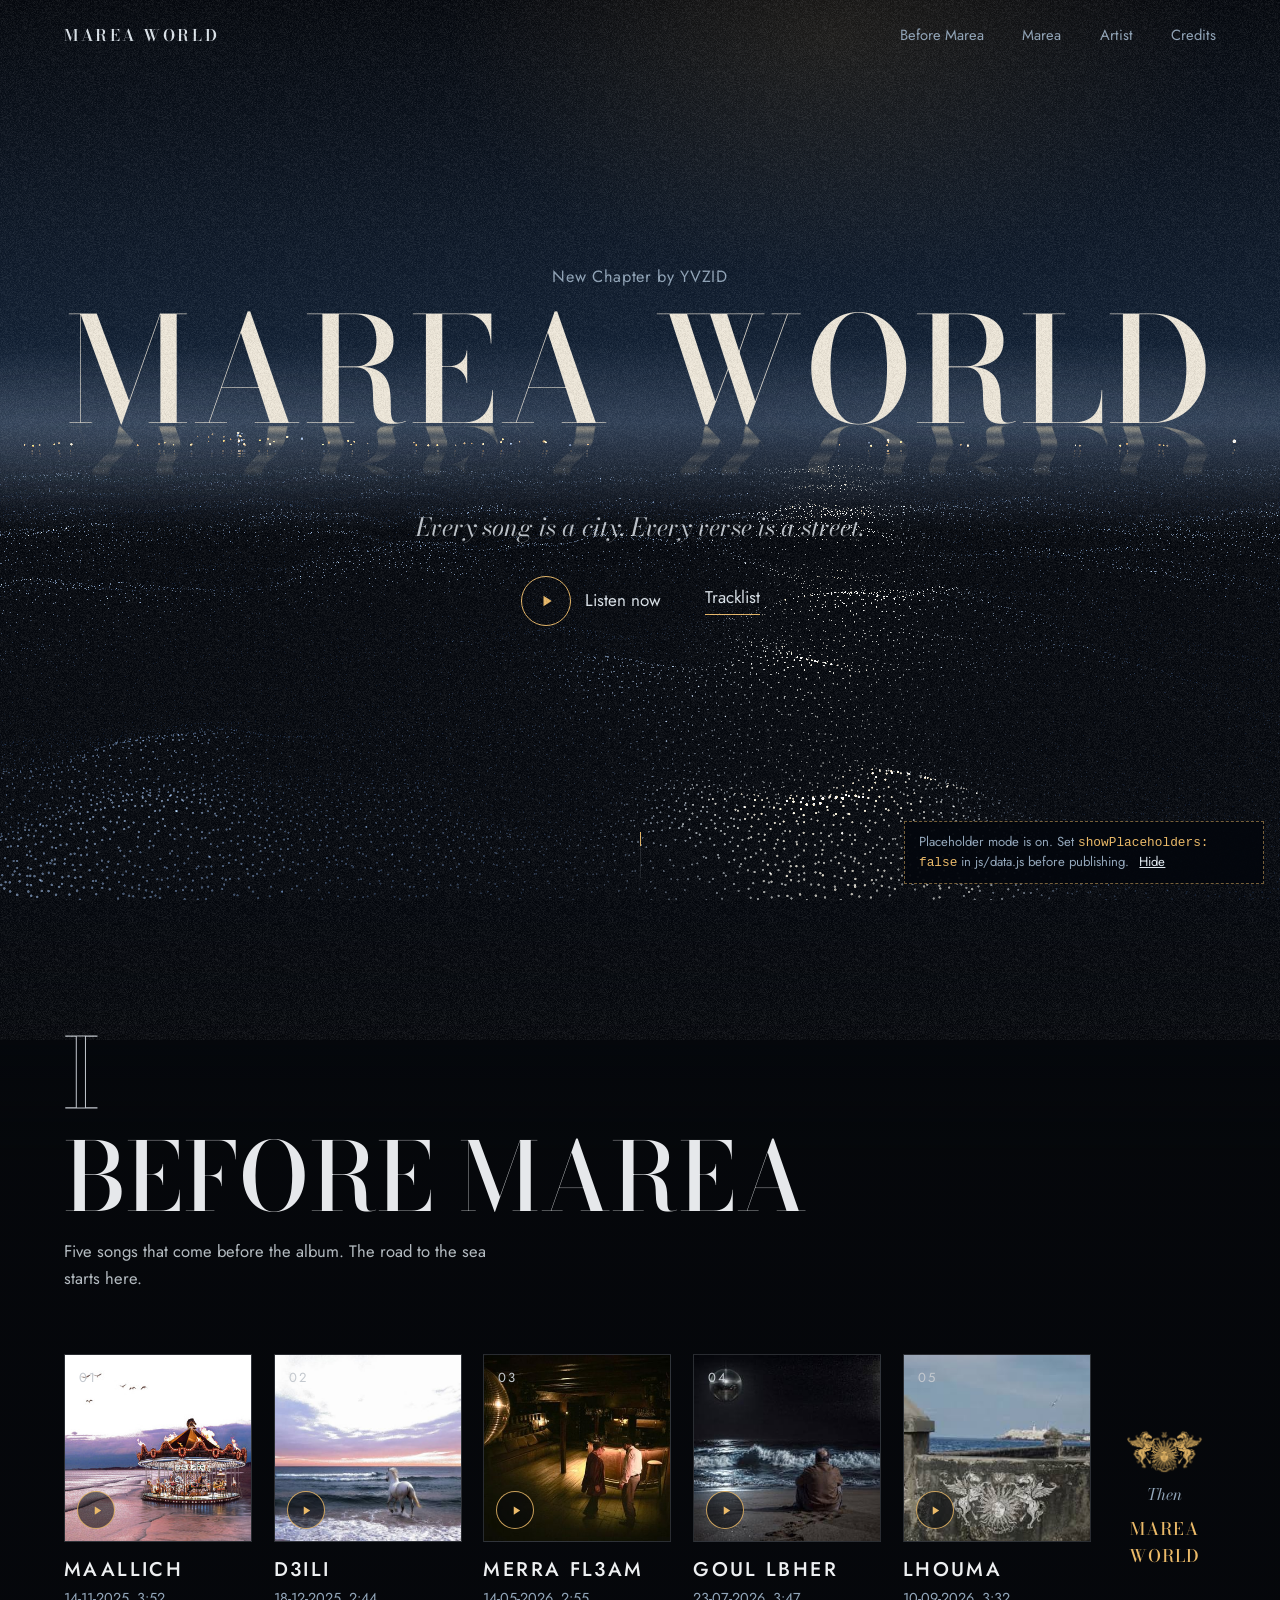
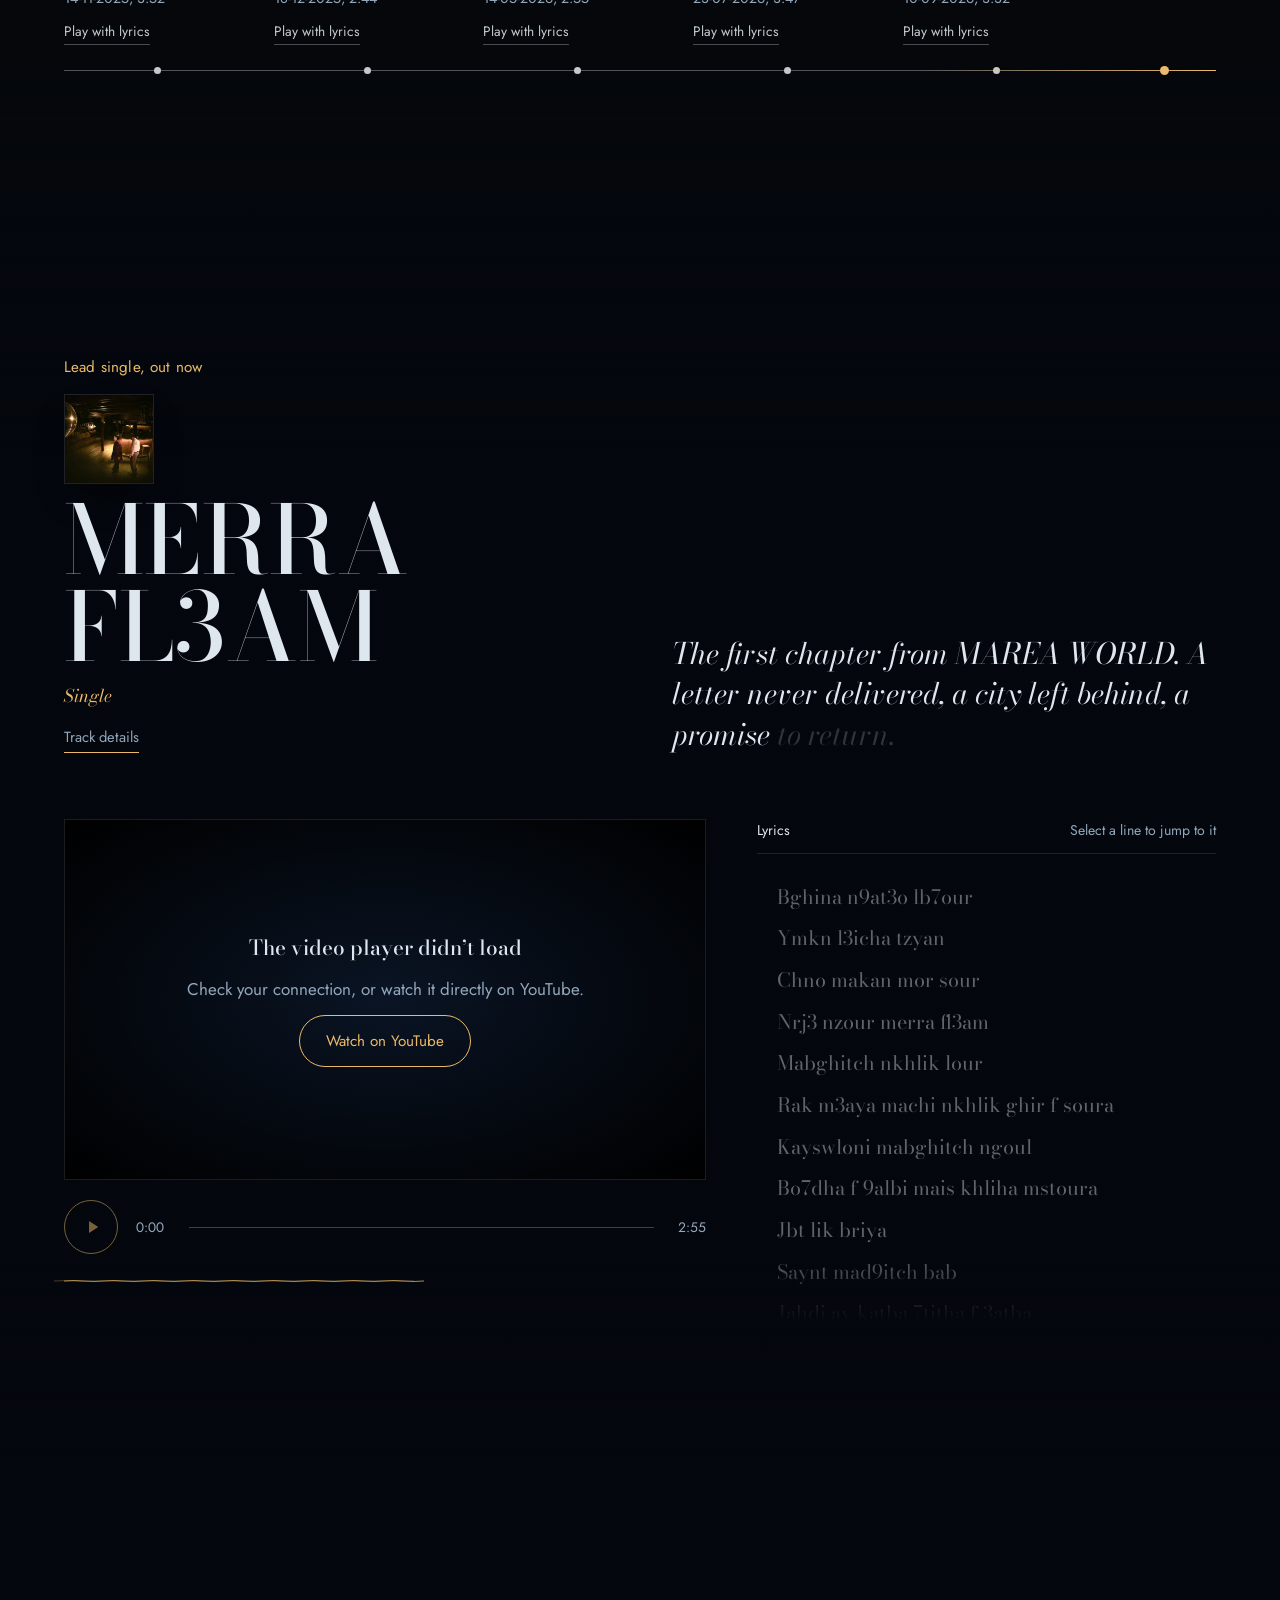
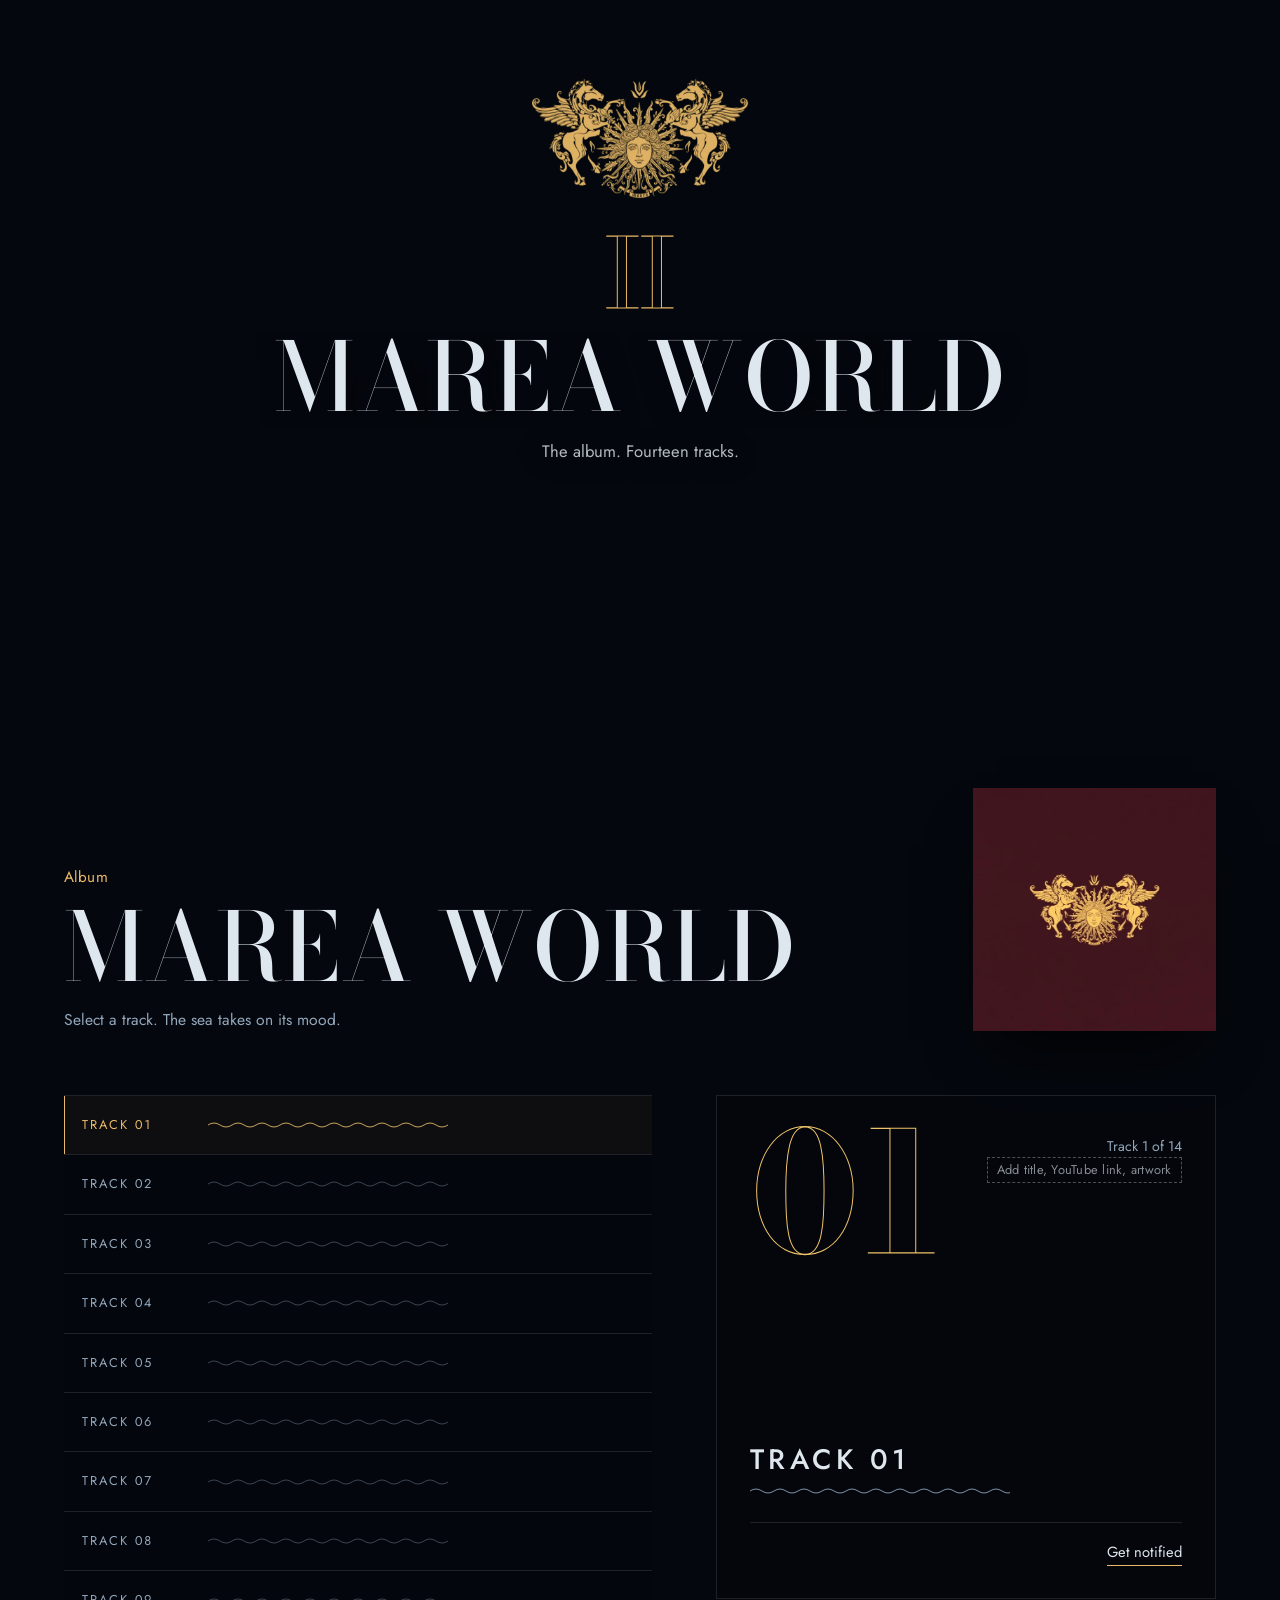
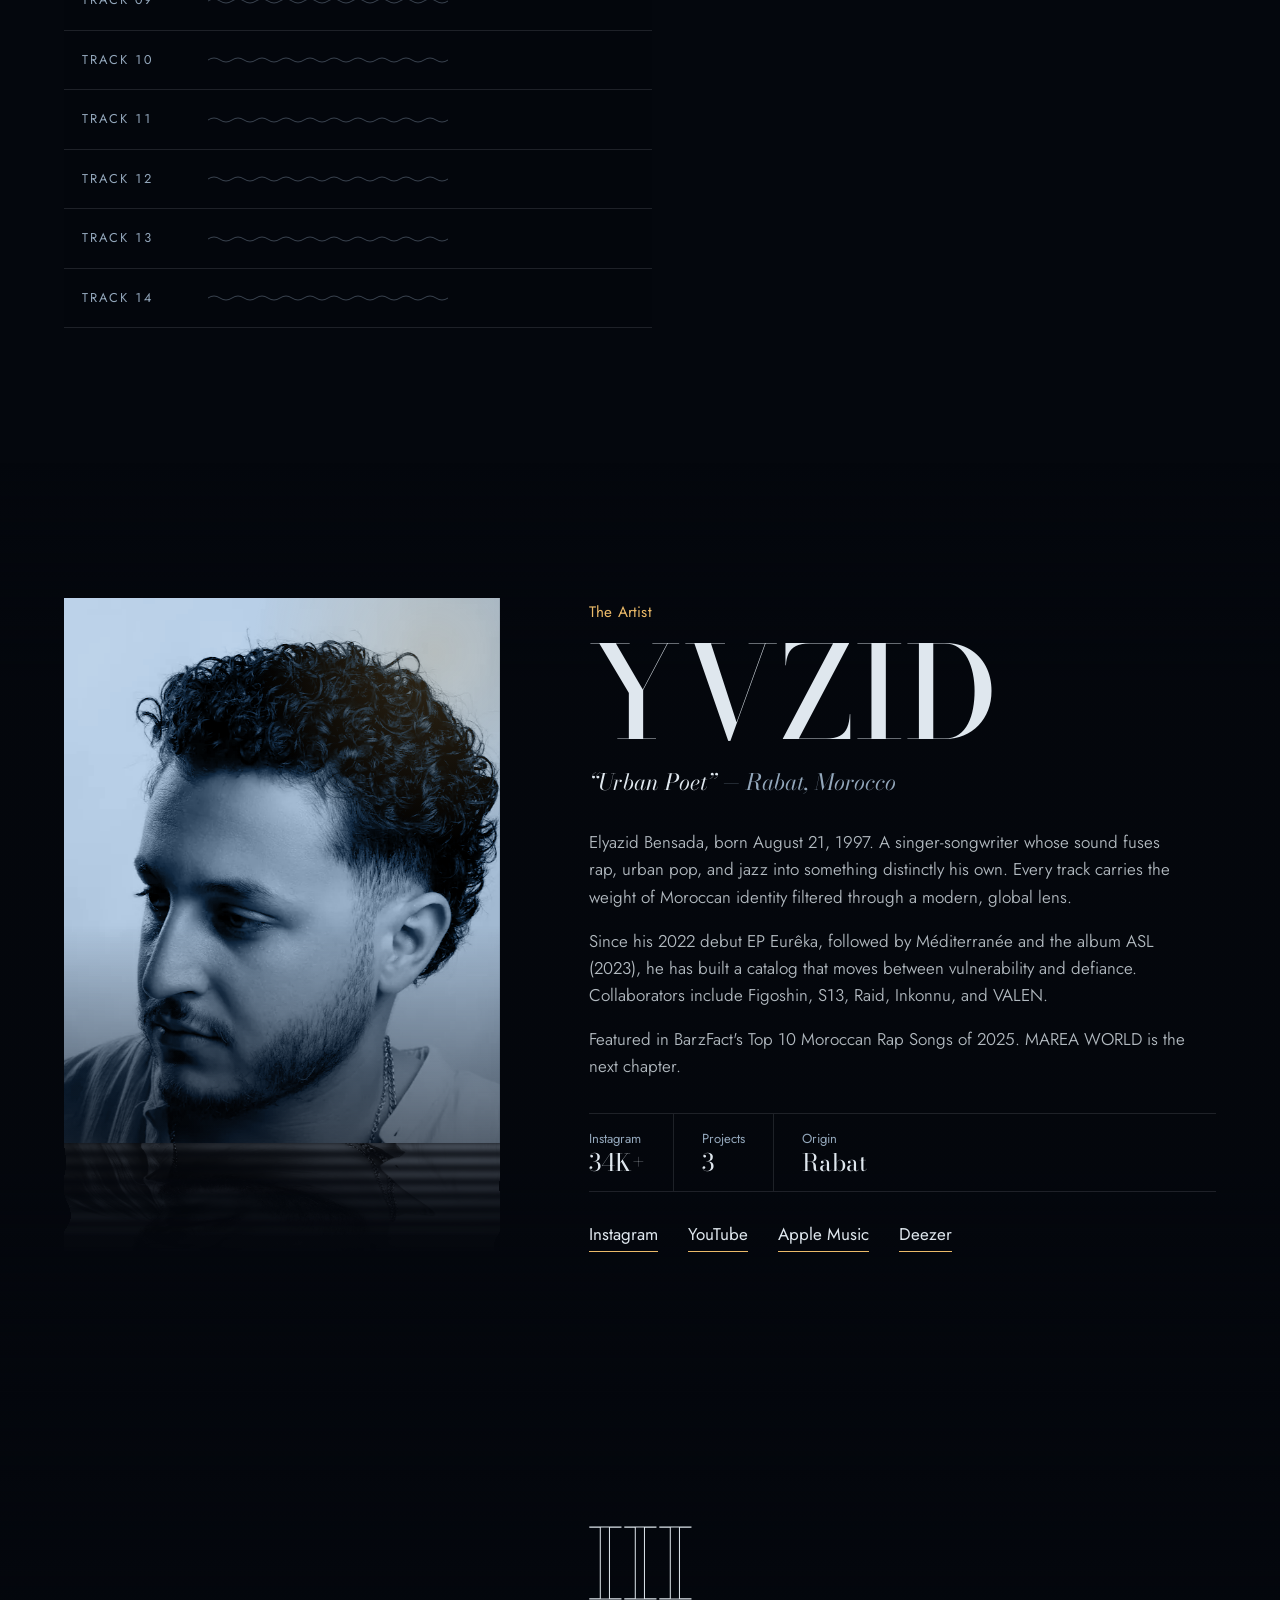
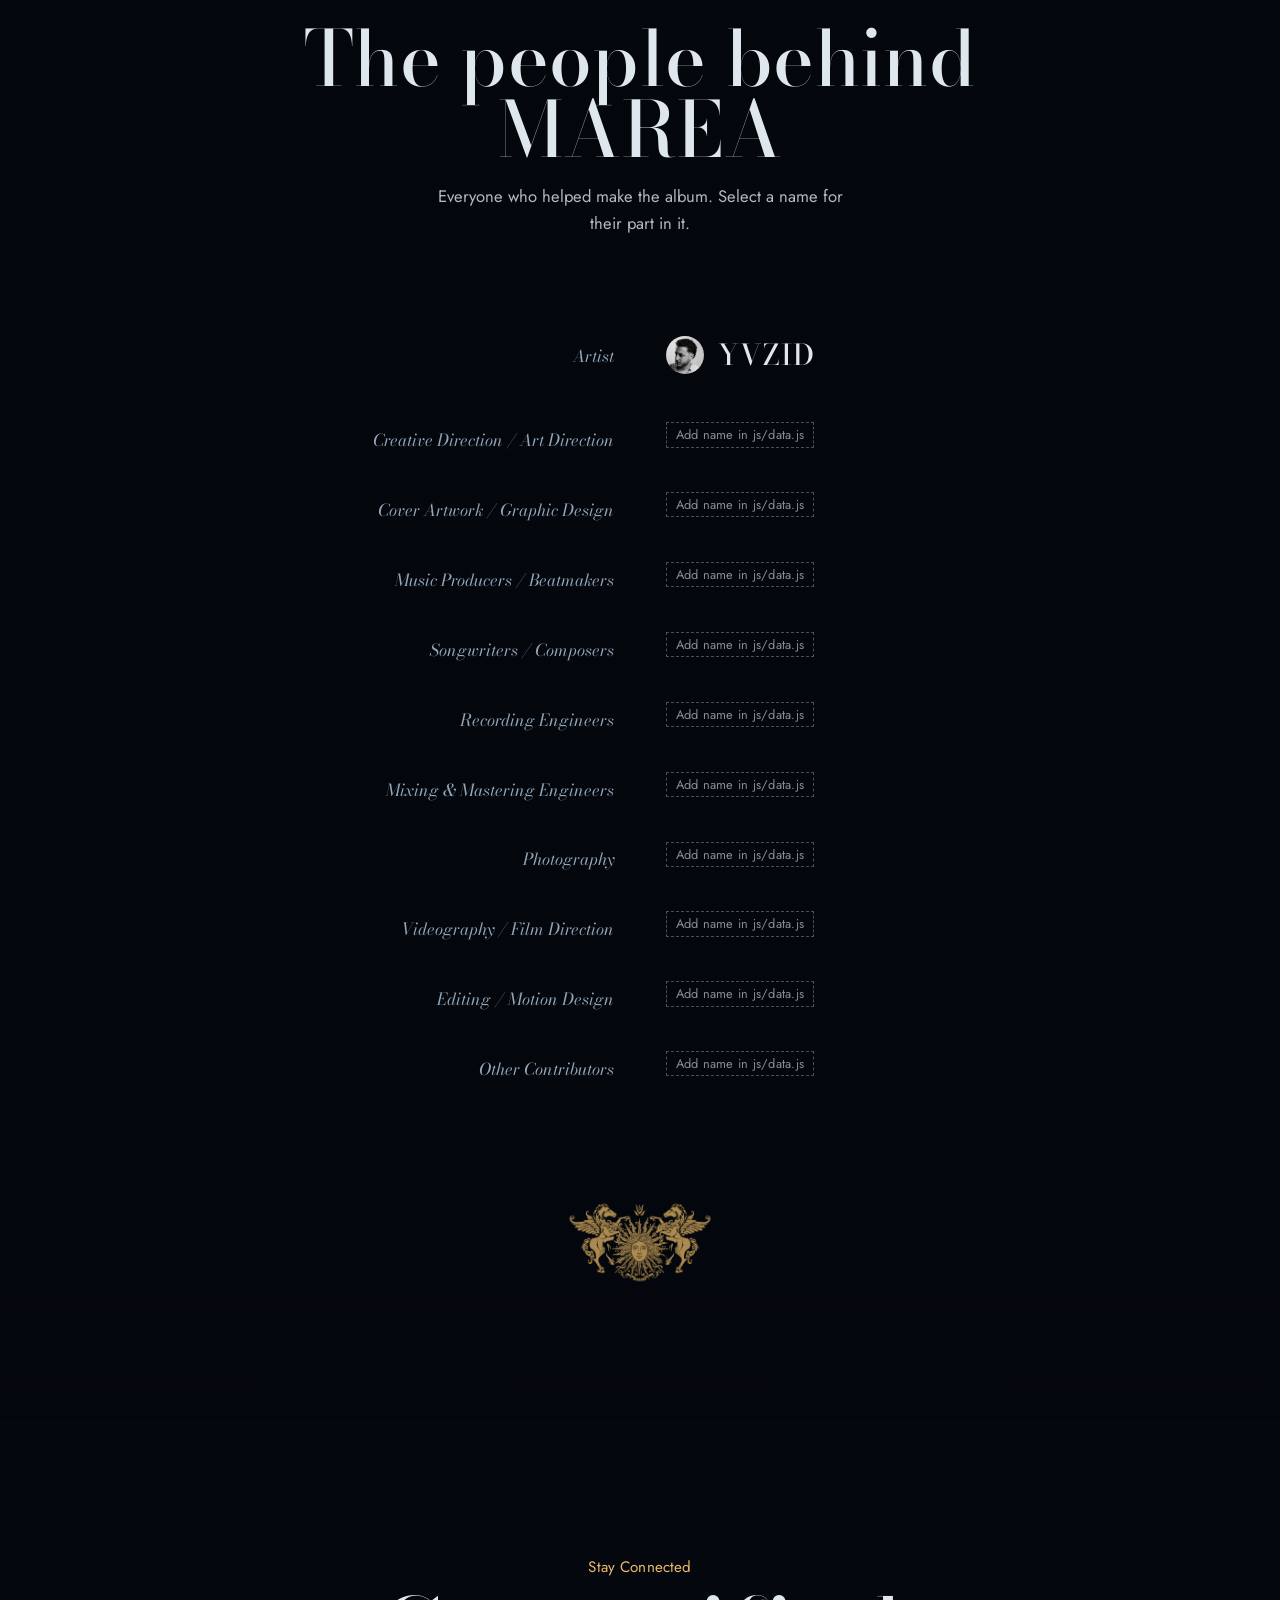
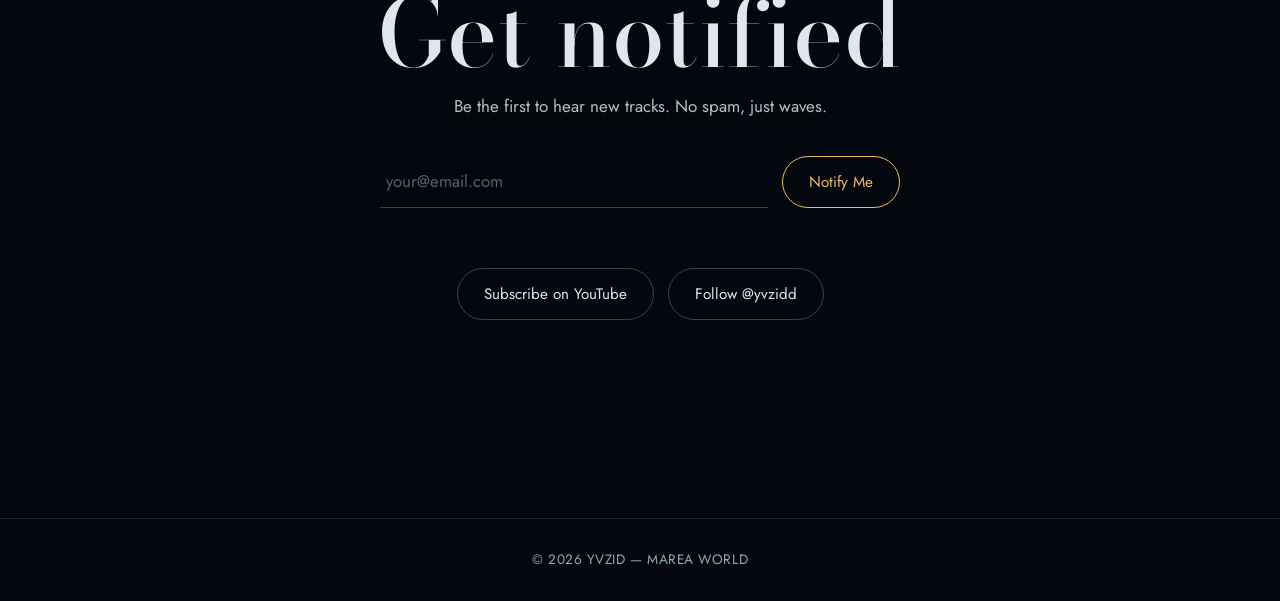
==== marea-world/index.html @ 9fc5e260 "Add files via upload" ====
<!DOCTYPE html>
<html lang="en" class="no-js">
<head>
<meta charset="UTF-8">
<meta name="viewport" content="width=device-width, initial-scale=1, viewport-fit=cover">
<title>MAREA WORLD — YVZID</title>
<meta name="description" content="MAREA WORLD by YVZID. Every song is a city. Every verse is a street.">
<meta name="theme-color" content="#04070d">
<meta property="og:type" content="website">
<meta property="og:title" content="MAREA WORLD — YVZID">
<meta property="og:description" content="Every song is a city. Every verse is a street.">
<meta property="og:image" content="assets/images/marea-cover.jpg">
<link rel="preconnect" href="https://fonts.googleapis.com">
<link rel="preconnect" href="https://fonts.gstatic.com" crossorigin>
<link href="https://fonts.googleapis.com/css2?family=Bodoni+Moda:ital,opsz,wght@0,6..96,400..900;1,6..96,400..900&family=Jost:wght@300..600&display=swap" rel="stylesheet">
<link rel="preload" as="image" href="assets/images/marea-emblem.webp">
<link rel="stylesheet" href="css/style.css?v=6">
<script>
/* Runs before first paint. The intro curtain only exists when JS runs,
   and a 6s safety net lifts it even if the main script fails. */
(function (d) {
  var r = d.documentElement;
  r.className = 'js is-loading';
  try { if (sessionStorage.getItem('marea-intro') === '1') r.className += ' intro-fast'; } catch (e) {}
  setTimeout(function () {
    if (r.className.indexOf('is-open') < 0) r.className = r.className.replace('is-loading', '') + ' is-open is-ready';
  }, 6000);
})(document);
</script>
</head>
<body>
<a class="skip" href="#main">Skip to content</a>
<p class="file-note" id="fileNote" hidden>This page is open as a file, so YouTube won’t play and the lyrics can’t sync. In this folder run <code>python -m http.server 8000</code>, then open <code>http://localhost:8000</code>.</p>

<!-- ═══ ATMOSPHERE ═══ -->
<div class="sky" id="sky" aria-hidden="true"></div>
<canvas id="sea" aria-hidden="true"></canvas>
<div class="mist" id="mist" aria-hidden="true"><i></i><i></i></div>

<!-- ═══ INTRO ═══ -->
<div class="intro" id="intro" aria-hidden="true">
  <div class="intro-half intro-top">
    <img class="intro-mark" src="assets/images/marea-emblem.webp" alt="" width="656" height="374">
  </div>
  <div class="intro-half intro-bot"><p class="intro-name">YVZID</p><span class="intro-skip">Click to enter</span></div>
  <div class="intro-line"></div>
</div>

<!-- ═══ TIDE — chapter transition ═══ -->
<div class="tide" id="tide" aria-hidden="true">
  <div class="tide-card"><span class="tide-num" id="tideNum"></span><span class="tide-title" id="tideTitle"></span></div>
</div>

<!-- ═══ NAV ═══ -->
<header>
  <nav class="nav" id="nav" aria-label="Main">
    <a class="n-logo" href="#top">MAREA WORLD</a>
    <div class="n-links">
      <a href="#before" data-chapter="I" data-chapter-title="Before Marea">Before Marea</a>
      <a href="#marea" data-chapter="II" data-chapter-title="Marea">Marea</a>
      <a href="#artist" data-chapter-title="The Artist">Artist</a>
      <a href="#credits" data-chapter="III" data-chapter-title="The people behind MAREA">Credits</a>
    </div>
    <button class="n-menu pressable" id="menuBtn" type="button" aria-haspopup="dialog" aria-controls="menu">Menu</button>
    <span class="n-prog" id="nprog" aria-hidden="true"></span>
  </nav>
</header>

<dialog class="menu" id="menu" aria-label="Chapters">
  <div class="menu-in">
    <button class="sheet-close pressable" type="button" data-close>Close</button>
    <ol class="menu-list">
      <li><a href="#before" data-chapter="I" data-chapter-title="Before Marea"><span class="m-num" aria-hidden="true">I</span><span class="m-title">Before Marea</span></a></li>
      <li><a href="#marea" data-chapter="II" data-chapter-title="Marea"><span class="m-num" aria-hidden="true">II</span><span class="m-title">Marea</span></a></li>
      <li><a href="#artist" data-chapter-title="The Artist"><span class="m-num" aria-hidden="true"></span><span class="m-title">The Artist</span></a></li>
      <li><a href="#credits" data-chapter="III" data-chapter-title="The people behind MAREA"><span class="m-num" aria-hidden="true">III</span><span class="m-title">The people behind MAREA</span></a></li>
      <li><a href="#notify" data-chapter-title="Get notified"><span class="m-num" aria-hidden="true"></span><span class="m-title">Get notified</span></a></li>
    </ol>
  </div>
</dialog>

<main id="main" tabindex="-1">

<!-- ═══ HERO ═══ -->
<section class="hero" id="top" aria-label="Introduction">
  <div class="hero-above">
    <p class="h-label">New Chapter by YVZID</p>
    <h1 class="title" id="title"><span class="sr">MAREA WORLD</span><span aria-hidden="true"><span class="tw"><span class="ch" style="--i:0">M</span><span class="ch" style="--i:1">A</span><span class="ch" style="--i:2">R</span><span class="ch" style="--i:3">E</span><span class="ch" style="--i:4">A</span></span><span class="gap"></span><span class="tw"><span class="ch" style="--i:5">W</span><span class="ch" style="--i:6">O</span><span class="ch" style="--i:7">R</span><span class="ch" style="--i:8">L</span><span class="ch" style="--i:9">D</span></span></span></h1>
  </div>
  <div class="hero-below">
    <canvas class="reflect" id="reflect" aria-hidden="true" width="1" height="1"></canvas>
    <p class="h-sub">Every song is a city. Every verse is a street.</p>
    <div class="h-cd" id="cd" role="timer" aria-label="Time until release">
      <div class="cd-b"><span class="cd-n" id="cdD">--</span><span class="cd-l">days</span></div>
      <div class="cd-b"><span class="cd-n" id="cdH">--</span><span class="cd-l">hours</span></div>
      <div class="cd-b"><span class="cd-n" id="cdM">--</span><span class="cd-l">min</span></div>
      <div class="cd-b"><span class="cd-n" id="cdS">--</span><span class="cd-l">sec</span></div>
    </div>
    <div class="h-btns">
      <a href="#single" class="ring-btn pressable"><span class="ring"><svg viewBox="0 0 24 24" aria-hidden="true"><polygon points="6,3 20,12 6,21"/></svg></span><span>Listen now</span></a>
      <a href="#tracklist" class="tide-link">Tracklist</a>
    </div>
  </div>
  <div class="h-scroll" aria-hidden="true"></div>
</section>

<!-- ═══ CHAPTER I · BEFORE MAREA ═══ -->
<section class="sec before" id="before" aria-labelledby="before-title" tabindex="-1">
  <div class="wrap">
    <div class="chapter">
      <span class="ch-num" aria-hidden="true">I</span>
      <h2 class="display rise" id="before-title"><span><span class="sr">Chapter I: </span>BEFORE MAREA</span></h2>
      <p class="chapter-intro fade">Five songs that come before the album. The road to the sea starts here.</p>
    </div>
    <ol class="bm-grid" id="bmGrid"></ol>
  </div>
</section>

<!-- Chapter I · MERRA FL3AM — player + synced lyrics -->
<section class="sec single" id="single" aria-labelledby="single-title">
  <div class="wrap">
    <div class="single-head">
      <div>
        <p class="kicker fade">Lead single, out now</p>
        <div class="si-title">
          <img class="si-cover" id="siCover" src="assets/images/still-mirrorball.jpg" alt="MERRA FL3AM cover" width="120" height="120">
          <h2 class="display rise" id="single-title"><span>MERRA FL3AM</span></h2>
          <span class="si-badge fade">Single</span>
        </div>
        <button class="tide-link si-details" id="siDetails" type="button" aria-haspopup="dialog">Track details</button>
      </div>
      <p class="statement" id="statement">The first chapter from MAREA WORLD. A letter never delivered, a city left behind, a promise to return.</p>
    </div>

    <div class="sg">
      <div class="fade">
        <div class="vid" id="vid">
          <div id="ytplayer"></div>
          <div class="vid-fallback" id="vidFallback">
            <strong>The video player didn’t load</strong>
            <span id="vidFallbackNote">Check your connection, or watch it directly on YouTube.</span>
            <a class="pill" id="vidFallbackLink" href="https://www.youtube.com/watch?v=7zrOgfwRmDU" target="_blank" rel="noopener">Watch on YouTube</a>
          </div>
        </div>
        <div class="sp-row">
          <button class="sp-btn pressable" id="pbtn" type="button" aria-label="Play MERRA FL3AM" aria-disabled="true">
            <svg id="ic1" viewBox="0 0 24 24" aria-hidden="true"><polygon points="6,3 20,12 6,21"/></svg>
            <svg id="ic2" viewBox="0 0 24 24" aria-hidden="true" style="display:none"><rect x="5" y="3" width="4" height="18"/><rect x="15" y="3" width="4" height="18"/></svg>
          </button>
          <div class="pb">
            <span class="pb-t" id="tc">0:00</span>
            <div class="pb-bg" id="barbg" role="slider" tabindex="0" aria-label="Seek" aria-valuemin="0" aria-valuemax="175" aria-valuenow="0" aria-valuetext="0:00 of 2:55"><div class="pb-f" id="bf"></div></div>
            <span class="pb-t" id="tt">2:55</span>
          </div>
        </div>
        <div class="vz" id="vz" aria-hidden="true"></div>
      </div>
      <div class="fade">
        <div class="ly-head"><span>Lyrics</span><span>Select a line to jump to it</span></div>
        <div class="lp" id="ls"></div>
      </div>
    </div>
  </div>
</section>

<!-- ═══ CHAPTER II · MAREA ═══ -->
<section class="sec band" id="marea" aria-labelledby="marea-title" tabindex="-1">
  <div class="wrap chapter center">
    <img class="band-emblem fade" src="assets/images/marea-emblem.webp" alt="" width="656" height="374" loading="lazy">
    <span class="ch-num" aria-hidden="true">II</span>
    <h2 class="display rise" id="marea-title"><span><span class="sr">Chapter II: </span>MAREA WORLD</span></h2>
    <p class="chapter-intro fade">The album. Fourteen tracks.</p>
  </div>
</section>

<!-- Album tracklist -->
<section class="sec tracks" id="tracklist" aria-labelledby="tracks-title">
  <div class="wrap">
    <div class="tracks-head">
      <div>
        <p class="kicker fade">Album</p>
        <h2 class="display rise" id="tracks-title"><span>MAREA WORLD</span></h2>
        <p class="tracks-hint fade">Select a track. The sea takes on its mood.</p>
      </div>
      <figure class="sleeve fade" id="sleeve">
        <picture>
          <source srcset="assets/images/marea-cover-600.webp" type="image/webp">
          <img src="assets/images/marea-cover.jpg" alt="MAREA WORLD artwork: a gold crest of two winged horses around a sun face, on burgundy" width="1179" height="1158" loading="lazy">
        </picture>
      </figure>
    </div>

    <div class="tl">
      <ol class="tl-list" id="tlist"></ol>
      <div class="stage fade" id="stage" aria-live="polite">
        <div class="st-img"><img id="stImg" src="assets/images/still-mirrorball.jpg" alt="" loading="lazy"></div>
        <div class="st-top">
          <span class="st-num" id="stNum" aria-hidden="true">01</span>
          <span class="st-meta" id="stMeta"></span>
        </div>
        <div class="st-body">
          <p class="st-title" id="stTitle"></p>
          <p class="st-line" id="stLine"></p>
          <div class="st-foot">
            <span id="stStatus"></span>
            <span id="stAction"></span>
          </div>
        </div>
      </div>
    </div>
  </div>
</section>

<!-- ═══ ARTIST ═══ -->
<section class="sec artist" id="artist" aria-labelledby="artist-name" tabindex="-1">
  <div class="wrap ar-g">
    <div class="portrait fade" id="portrait">
      <div class="pt-frame">
        <picture>
          <source srcset="assets/images/yvzid-portrait.webp" type="image/webp">
          <img id="ptImg" src="assets/images/yvzid-portrait.jpg" alt="YVZID" width="900" height="900" loading="lazy">
        </picture>
      </div>
      <canvas class="pt-reflect" id="ptReflect" aria-hidden="true" width="1" height="1"></canvas>
    </div>
    <div>
      <p class="kicker fade">The Artist</p>
      <h2 class="ar-name rise" id="artist-name"><span>YVZID</span></h2>
      <p class="ar-sub fade"><b>“Urban Poet”</b> — Rabat, Morocco</p>
      <div class="ar-bio fade">
        <p>Elyazid Bensada, born August 21, 1997. A singer-songwriter whose sound fuses rap, urban pop, and jazz into something distinctly his own. Every track carries the weight of Moroccan identity filtered through a modern, global lens.</p>
        <p>Since his 2022 debut EP Eurêka, followed by Méditerranée and the album ASL (2023), he has built a catalog that moves between vulnerability and defiance. Collaborators include Figoshin, S13, Raid, Inkonnu, and VALEN.</p>
        <p>Featured in BarzFact's Top 10 Moroccan Rap Songs of 2025. MAREA WORLD is the next chapter.</p>
      </div>
      <dl class="ar-stats fade">
        <div><dt>Instagram</dt><dd>34K+</dd></div>
        <div><dt>Projects</dt><dd>3</dd></div>
        <div><dt>Origin</dt><dd>Rabat</dd></div>
      </dl>
      <div class="ar-lnk fade">
        <a class="tide-link" href="https://www.instagram.com/yvzidd/" target="_blank" rel="noopener">Instagram</a>
        <a class="tide-link" href="https://www.youtube.com/c/yvzid" target="_blank" rel="noopener">YouTube</a>
        <a class="tide-link" href="https://music.apple.com/us/artist/yvzid/1519889365" target="_blank" rel="noopener">Apple Music</a>
        <a class="tide-link" href="https://www.deezer.com/us/artist/127163922" target="_blank" rel="noopener">Deezer</a>
      </div>
    </div>
  </div>
</section>

<!-- ═══ CHAPTER III · THE PEOPLE BEHIND MAREA ═══ -->
<section class="sec credits" id="credits" aria-labelledby="credits-title" tabindex="-1">
  <div class="wrap">
    <div class="chapter center">
      <span class="ch-num" aria-hidden="true">III</span>
      <h2 class="display rise" id="credits-title"><span><span class="sr">Chapter III: </span>The people behind MAREA</span></h2>
      <p class="chapter-intro fade">Everyone who helped make the album. Select a name for their part in it.</p>
    </div>
    <div class="cr-list" id="crList"></div>
    <div class="cr-end fade" aria-hidden="true">
      <img src="assets/images/marea-emblem.webp" alt="" width="656" height="374" loading="lazy">
    </div>
  </div>
</section>

<!-- ═══ NOTIFY ═══ -->
<section class="sec notify" id="notify" aria-labelledby="notify-title" tabindex="-1">
  <div class="wrap">
    <p class="kicker fade">Stay Connected</p>
    <h2 class="display rise" id="notify-title"><span>Get notified</span></h2>
    <p class="noti-s fade">Be the first to hear new tracks. No spam, just waves.</p>
    <form class="noti-f fade" id="notiForm" novalidate>
      <label class="sr" for="notiEmail">Email address</label>
      <input class="noti-i" id="notiEmail" name="email" type="email" placeholder="your@email.com" autocomplete="email" required aria-describedby="notiMsg">
      <button class="pill pressable" id="notiBtn" type="submit">Notify Me</button>
    </form>
    <p class="noti-msg" id="notiMsg" role="status"></p>
    <div class="noti-btns fade">
      <a href="https://www.youtube.com/c/yvzid" target="_blank" rel="noopener" class="pill quiet pressable">Subscribe on YouTube</a>
      <a href="https://www.instagram.com/yvzidd/" target="_blank" rel="noopener" class="pill quiet pressable">Follow @yvzidd</a>
    </div>
  </div>
</section>

</main>

<footer>&copy; 2026 YVZID — MAREA WORLD</footer>

<!-- ═══ DETAIL SHEETS ═══ -->
<dialog class="sheet" id="trackSheet" aria-labelledby="tsTitle">
  <button class="sheet-close pressable" type="button" data-close>Close</button>
  <div class="sheet-in" id="tsBody"></div>
</dialog>
<dialog class="sheet" id="personSheet" aria-labelledby="psName">
  <button class="sheet-close pressable" type="button" data-close>Close</button>
  <div class="sheet-in" id="psBody"></div>
</dialog>

<p class="edit-note" id="editNote" hidden>Placeholder mode is on. Set <code>showPlaceholders: false</code> in js/data.js before publishing.</p>

<div class="grain" id="grain" aria-hidden="true"></div>

<noscript><p class="nojs">This album experience needs JavaScript for the tracklists, player and credits.</p></noscript>

<script src="js/data.js?v=6"></script>
<script src="js/app.js?v=6"></script>
</body>
</html>
---- marea-world/css/style.css ----
/* ═══════════════════════════════════════════════════════════════════
   MAREA WORLD — design tokens
   Palette: midnight sea + the gold & burgundy sampled from the album crest.
   ═══════════════════════════════════════════════════════════════════ */
*,*::before,*::after{margin:0;padding:0;box-sizing:border-box}
:root{
  --ink:#04070d;          /* night above the water */
  --night:#0a1424;        /* midnight blue */
  --swell:#173451;        /* ocean mid-tone */
  --foam:#dfe7ee;         /* moonlit text */
  --mist:#93a7bb;         /* secondary text */
  --gold:#ebba69;         /* crest gold, from the cover */
  --wine:#40141d;         /* cover burgundy */
  --line:rgba(223,231,238,.12);
  --line-strong:rgba(223,231,238,.26);
  --hz:.47;               /* horizon height, as a fraction of the viewport */
  --H:100vh;
  --display:'Bodoni Moda','Bodoni 72','Didot','Bodoni MT',Georgia,serif;
  --text:'Jost','Futura','Avenir Next','Century Gothic',system-ui,sans-serif;
  --ease-out:cubic-bezier(.22,1,.36,1);
  --ease-tide:cubic-bezier(.76,0,.24,1);
  --pad:clamp(20px,5vw,72px);
  --maxw:1240px;
}
@supports (height:100lvh){:root{--H:100lvh}}
@media (max-width:760px){:root{--hz:.4}}

html{background:var(--ink);color:var(--foam);-webkit-text-size-adjust:100%;scroll-behavior:smooth;scroll-padding-top:80px}
html.is-loading{overflow:hidden}
body{font-family:var(--text);font-size:1.0625rem;line-height:1.6;font-weight:400;overflow-x:hidden;overflow-x:clip;-webkit-font-smoothing:antialiased;min-height:100vh}
::selection{background:var(--gold);color:var(--ink)}
:focus-visible{outline:1.5px solid var(--gold);outline-offset:4px}
img{display:block;max-width:100%}
a{color:inherit}
button{font:inherit;color:inherit;background:none;border:0;cursor:pointer;-webkit-tap-highlight-color:transparent}
.sr{position:absolute!important;width:1px;height:1px;overflow:hidden;clip:rect(0 0 0 0);clip-path:inset(50%);white-space:nowrap}
.skip{position:fixed;top:12px;left:12px;z-index:400;padding:10px 16px;background:var(--gold);color:var(--ink);text-decoration:none;transform:translateY(-220%);transition:transform .3s}
.skip:focus{transform:none}
.pressable{transition:transform .16s var(--ease-out)}
.pressable:active{transform:scale(.97)}

/* ═══ ATMOSPHERE LAYERS (fixed, behind content) ═══ */
.sky{
  position:fixed;left:0;top:0;width:100%;height:var(--H);z-index:0;pointer-events:none;
  --sky:#0e2036;--haze:#1d3854;--glow:235,186,105;--lx:71%;
  background:
    radial-gradient(42% 38% at var(--lx) 4%,rgba(var(--glow),.10),transparent 72%),
    linear-gradient(to bottom,var(--ink) 0%,var(--sky) calc(var(--hz)*100% - 9%),var(--haze) calc(var(--hz)*100%),var(--ink) calc(var(--hz)*100% + 12%),var(--ink) 100%);
}
.no-webgl .sky{
  background:
    radial-gradient(42% 38% at var(--lx) 4%,rgba(var(--glow),.10),transparent 72%),
    radial-gradient(9% 60% at var(--lx) 100%,rgba(var(--glow),.12),transparent 70%),
    linear-gradient(to bottom,var(--ink) 0%,var(--sky) calc(var(--hz)*100% - 9%),var(--haze) calc(var(--hz)*100%),var(--night) calc(var(--hz)*100% + 6%),var(--ink) 100%);
}
#sea{position:fixed;left:0;top:0;width:100%;height:var(--H);z-index:1;pointer-events:none;display:block}
.mist{position:fixed;left:0;right:0;top:calc(var(--hz)*var(--H) - 16vh);height:30vh;z-index:2;pointer-events:none;overflow:hidden;opacity:var(--mist-o,.85)}
.mist i{position:absolute;top:0;bottom:0;left:-50%;width:200%;
  background:radial-gradient(28% 46% at 30% 56%,rgba(147,167,187,.09),transparent 70%),radial-gradient(22% 36% at 66% 44%,rgba(147,167,187,.07),transparent 70%);
  animation:drift 80s linear infinite alternate}
.mist i+i{animation-duration:130s;animation-direction:alternate-reverse;opacity:.7;top:12%}
@keyframes drift{from{transform:translate3d(-14%,0,0)}to{transform:translate3d(14%,0,0)}}
.grain{position:fixed;inset:-140px;z-index:90;pointer-events:none;background-size:160px 160px;animation:grain .8s steps(4) infinite}
@keyframes grain{0%{transform:translate3d(0,0,0)}25%{transform:translate3d(-41px,23px,0)}50%{transform:translate3d(53px,-17px,0)}75%{transform:translate3d(-19px,-47px,0)}100%{transform:translate3d(0,0,0)}}

/* ═══ INTRO — the loading line becomes the horizon ═══ */
.intro{display:none}
.js .intro{display:block;position:fixed;inset:0;z-index:200;cursor:pointer}
.is-ready .intro{display:none}
.intro-half{position:absolute;left:0;right:0;background:var(--ink);transition:transform 1.3s var(--ease-tide);will-change:transform}
.intro-top{top:0;height:calc(var(--hz)*var(--H))}
.intro-bot{top:calc(var(--hz)*var(--H));bottom:0}
.intro-mark{position:absolute;left:50%;bottom:clamp(26px,5vh,56px);width:min(300px,62vw);height:auto;transform:translateX(-50%);opacity:0;animation:markIn 1.4s var(--ease-out) .1s forwards}
@keyframes markIn{from{opacity:0;transform:translate(-50%,14px)}to{opacity:1;transform:translate(-50%,0)}}
.intro-name{position:absolute;left:0;right:0;top:clamp(20px,3.6vh,34px);text-align:center;font-family:var(--display);font-size:.95rem;letter-spacing:.32em;color:var(--mist);opacity:0;animation:fadeIn 1s ease .5s forwards}
.intro-line{position:absolute;left:0;right:0;top:calc(var(--hz)*var(--H));height:1px;margin-top:-.5px;z-index:2;
  background:linear-gradient(90deg,transparent,rgba(235,186,105,.9) 18%,rgba(235,186,105,.9) 82%,transparent);
  transform:scaleX(var(--load,0));transition:transform .9s var(--ease-out),opacity 1.2s ease .35s}
.intro-skip{position:absolute;right:var(--pad);bottom:clamp(20px,4vh,36px);font-size:.85rem;color:var(--mist);opacity:0;animation:fadeIn .8s ease 1.2s forwards}
.intro-fast .intro-mark,.intro-fast .intro-name,.intro-fast .intro-skip{display:none}
.is-open .intro-top{transform:translate3d(0,-101%,0)}
.is-open .intro-bot{transform:translate3d(0,101%,0)}
.is-open .intro-line{opacity:0}
.is-open .intro{pointer-events:none}
@keyframes fadeIn{to{opacity:1}}

/* ═══ NAV ═══ */
.nav{position:fixed;top:0;left:0;right:0;z-index:60;display:flex;justify-content:space-between;align-items:center;gap:16px;
  padding:calc(20px + env(safe-area-inset-top,0px)) var(--pad) 20px;transition:background .5s,padding .5s,border-color .5s;border-bottom:1px solid transparent;
  opacity:0;transition:opacity 1s ease 1.4s,background .5s,padding .5s,border-color .5s}
.no-js .nav,.is-open .nav{opacity:1}
.nav.solid{background:rgba(4,7,13,.88);padding-top:calc(13px + env(safe-area-inset-top,0px));padding-bottom:13px;border-color:var(--line)}
.n-logo{font-family:var(--display);font-weight:600;font-size:1rem;letter-spacing:.16em;text-decoration:none;white-space:nowrap}
.n-links{display:flex;gap:clamp(16px,3vw,40px)}
.n-links a{text-decoration:none;font-size:.92rem;color:var(--mist);position:relative;padding:4px 0;transition:color .3s}
.n-links a::after{content:'';position:absolute;left:0;right:0;bottom:0;height:1px;background:var(--gold);transform:scaleX(0);transform-origin:left;transition:transform .55s var(--ease-out)}
.n-links a:hover,.n-links a[aria-current="true"]{color:var(--foam)}
.n-links a:hover::after,.n-links a[aria-current="true"]::after{transform:scaleX(1)}
.n-prog{position:absolute;left:0;bottom:-1px;width:100%;height:1px;background:var(--gold);transform-origin:left;transform:scaleX(0);opacity:.75}

/* ═══ SHARED ═══ */
main{position:relative;z-index:3}
.sec{position:relative;padding:clamp(100px,15vh,170px) var(--pad)}
.wrap{max-width:var(--maxw);margin:0 auto}
.kicker{font-size:.95rem;color:var(--gold);margin-bottom:.9rem;letter-spacing:.01em}
.display{font-family:var(--display);font-weight:500;font-variation-settings:'opsz' 48;font-size:clamp(2.8rem,7.4vw,6.4rem);line-height:.92;letter-spacing:.005em}
/* Headings surface from below a water line */
.rise{display:block;overflow:hidden;padding-bottom:.1em;margin-bottom:-.1em}
.rise>span{display:inline-block}
.js .rise>span{transform:translate3d(0,108%,0);transition:transform 1.25s var(--ease-out)}
.js .rise.in>span{transform:none}
.js .fade{opacity:0;transition:opacity 1.2s ease .15s}
.js .fade.in{opacity:1}

/* Text link with a tide underline */
.tide-link{position:relative;text-decoration:none;padding-bottom:6px;color:var(--foam)}
.tide-link::after{content:'';position:absolute;left:0;right:0;bottom:0;height:6px;
  background:linear-gradient(var(--gold),var(--gold)) 0 50%/100% 1px no-repeat;transition:opacity .3s}
.tide-link::before{content:'';position:absolute;left:0;right:0;bottom:0;height:6px;opacity:0;transition:opacity .3s;
  background:url("data:image/svg+xml,%3Csvg xmlns='http://www.w3.org/2000/svg' width='20' height='6'%3E%3Cpath d='M0 3 Q5 0 10 3 T20 3' fill='none' stroke='%23ebba69' stroke-width='1'/%3E%3C/svg%3E") 0 0/20px 6px repeat-x}
@media (hover:hover){
  .tide-link:hover::after{opacity:0}
  .tide-link:hover::before{opacity:1;animation:tide 1s linear infinite}
}
@keyframes tide{to{background-position:20px 0}}

/* Ring button */
.ring-btn{display:inline-flex;align-items:center;gap:14px;text-decoration:none;color:var(--foam)}
.ring{width:50px;height:50px;border-radius:50%;border:1px solid var(--gold);display:grid;place-items:center;color:var(--gold);position:relative;overflow:hidden;flex:none}
.ring::before{content:'';position:absolute;inset:0;border-radius:50%;background:var(--gold);transform:scale(0);transition:transform .5s var(--ease-out)}
.ring svg{width:14px;height:14px;fill:currentColor;position:relative;margin-left:2px;transition:color .35s}
.ring-btn:hover .ring::before{transform:scale(1)}
.ring-btn:hover .ring svg{color:var(--ink)}

/* ═══ HERO ═══ */
.hero{position:relative;height:100vh;height:100svh;min-height:calc(var(--hz)*var(--H) + 440px);padding:0;overflow:hidden;--hp:0}
.hero-above{position:absolute;left:0;right:0;top:0;height:calc(var(--hz)*var(--H));display:flex;flex-direction:column;justify-content:flex-end;align-items:center;text-align:center;padding:0 16px;
  transform:translate3d(0,calc(var(--hp)*-14vh),0);opacity:calc(1 - var(--hp)*1.25)}
.h-label{font-size:clamp(.9rem,1.4vw,1.02rem);color:var(--mist);letter-spacing:.04em;margin-bottom:clamp(10px,2vh,20px)}
.js .h-label{opacity:0;transition:opacity 1.2s ease 1.15s}
.is-open .h-label{opacity:1}
.title{font-family:var(--display);font-weight:500;font-variation-settings:'opsz' 40;font-size:clamp(3rem,11.4vw,11.8rem);line-height:.86;letter-spacing:.015em;color:#f1eadc;white-space:nowrap;
  padding:0 .05em;margin-bottom:-.075em}
.title .tw{display:inline-block;overflow:hidden;vertical-align:bottom}
.title .ch{display:inline-block}
.title .gap{display:inline-block;width:.3em}
.js .title .ch{transform:translate3d(0,112%,0);transition:transform 1.35s var(--ease-out);transition-delay:calc(.32s + var(--i)*60ms)}
.is-open .title .ch{transform:none}
.intro-fast .title .ch{transition-delay:calc(.05s + var(--i)*35ms)}

.hero-below{position:absolute;left:0;right:0;top:calc(var(--hz)*var(--H));display:flex;flex-direction:column;align-items:center;text-align:center;padding:0 16px;
  transform:translate3d(0,calc(var(--hp)*-6vh),0);opacity:calc(1 - var(--hp)*1.6)}
.reflect{display:block;pointer-events:none;margin-top:2px;filter:blur(.5px)}
.js .reflect{opacity:0;transition:opacity 2.2s ease 1.1s}
.is-open .reflect{opacity:1}
.h-sub{font-family:var(--display);font-style:italic;font-size:clamp(1.12rem,2.1vw,1.55rem);line-height:1.35;color:rgba(223,231,238,.86);margin-top:clamp(4px,1.5vh,16px);text-shadow:0 2px 24px var(--ink)}
.h-cd{display:flex;gap:clamp(18px,3vw,36px);justify-content:center;margin-top:clamp(18px,3vh,30px)}
.h-cd[hidden]{display:none}
.cd-b{display:flex;flex-direction:column;align-items:center;min-width:3.2ch}
.cd-n{font-family:var(--display);font-size:clamp(1.7rem,3.4vw,2.6rem);line-height:1;font-variant-numeric:lining-nums tabular-nums}
.cd-l{font-size:.78rem;color:var(--mist);margin-top:6px}
.h-btns{margin-top:clamp(20px,3.5vh,36px);display:flex;gap:clamp(24px,4vw,44px);align-items:center;justify-content:center;flex-wrap:wrap}
.js .hero-below>.h-sub,.js .hero-below>.h-cd,.js .hero-below>.h-btns{opacity:0;transform:translate3d(0,12px,0);transition:opacity 1.1s ease,transform 1.3s var(--ease-out)}
.js .hero-below>.h-sub{transition-delay:1.35s}
.js .hero-below>.h-cd{transition-delay:1.5s}
.js .hero-below>.h-btns{transition-delay:1.65s}
.is-open .hero-below>.h-sub,.is-open .hero-below>.h-cd,.is-open .hero-below>.h-btns{opacity:1;transform:none}
.h-scroll{position:absolute;bottom:22px;left:50%;width:1px;height:46px;margin-left:-.5px;background:var(--line);overflow:hidden;opacity:calc(1 - var(--hp)*4)}
.h-scroll::after{content:'';position:absolute;left:0;top:0;width:1px;height:14px;background:var(--gold);animation:drop 2.4s var(--ease-tide) infinite}
@keyframes drop{0%{transform:translateY(-100%)}65%,100%{transform:translateY(340%)}}

/* ═══ SINGLE ═══ */
.single{background:linear-gradient(to bottom,rgba(4,7,13,0),rgba(4,7,13,.93) 240px,rgba(4,7,13,.93) calc(100% - 200px),rgba(4,7,13,0))}
.single-head{display:grid;grid-template-columns:minmax(0,1fr) minmax(0,1fr);gap:clamp(20px,5vw,80px);align-items:end}
.si-title{display:flex;align-items:baseline;gap:16px;flex-wrap:wrap}
.si-badge{font-family:var(--display);font-style:italic;font-size:1.1rem;color:var(--gold)}
.statement{font-family:var(--display);font-style:italic;font-size:clamp(1.3rem,2.3vw,1.95rem);line-height:1.38;max-width:30ch;color:var(--foam)}
.js .statement .w{opacity:.2;transition:opacity .5s ease}
.js .statement .w.lit{opacity:1}
.sg{display:grid;grid-template-columns:minmax(0,1.4fr) minmax(0,1fr);gap:clamp(24px,4vw,64px);align-items:start;margin-top:clamp(40px,7vh,72px)}
.vid{position:relative;aspect-ratio:16/9;background:#000;border:1px solid var(--line);overflow:hidden}
.vid iframe,.vid #ytplayer{position:absolute;inset:0;width:100%;height:100%;border:0;display:block}
.vid-fallback{position:absolute;inset:0;display:none;flex-direction:column;align-items:center;justify-content:center;gap:12px;padding:24px;text-align:center;color:var(--mist);background:radial-gradient(70% 70% at 50% 50%,var(--night),#000)}
.vid.failed .vid-fallback{display:flex}
.vid-fallback strong{font-family:var(--display);font-weight:500;font-size:1.3rem;color:var(--foam)}
.sp-row{display:flex;align-items:center;gap:18px;margin-top:20px}
.sp-btn{width:54px;height:54px;border-radius:50%;border:1px solid var(--gold);display:grid;place-items:center;color:var(--gold);position:relative;flex:none;transition:background .4s,color .4s,opacity .4s,transform .16s var(--ease-out)}
.sp-btn svg{width:16px;height:16px;fill:currentColor}
.sp-btn #ic1{margin-left:3px}
.sp-btn:hover{background:var(--gold);color:var(--ink)}
.sp-btn[aria-disabled="true"]{opacity:.5;cursor:progress}
.sp-btn::before{content:'';position:absolute;inset:-1px;border-radius:50%;border:1px solid var(--gold);opacity:0}
.sp-btn.on::before{animation:rng 2.2s ease-out infinite}
@keyframes rng{0%{transform:scale(1);opacity:.45}100%{transform:scale(1.9);opacity:0}}
.pb{flex:1;display:flex;align-items:center;gap:14px;min-width:0}
.pb-t{font-size:.86rem;color:var(--mist);min-width:2.8em;font-variant-numeric:tabular-nums}
.pb-t:last-child{text-align:right}
.pb-bg{flex:1;height:26px;position:relative;cursor:pointer;touch-action:none}
.pb-bg::before{content:'';position:absolute;left:0;right:0;top:50%;height:1px;background:var(--line-strong)}
.pb-f{position:absolute;left:0;top:50%;height:1px;width:0;background:var(--gold)}
.pb-f::after{content:'';position:absolute;right:-4px;top:-4px;width:9px;height:9px;border-radius:50%;background:var(--gold);transform:scale(0);transition:transform .3s var(--ease-out)}
.pb-bg:hover .pb-f::after,.pb-bg:focus-visible .pb-f::after,.pb-bg.drag .pb-f::after{transform:scale(1)}
.vz{height:26px;margin-top:14px;color:var(--gold);opacity:.75}
.vz svg{width:100%;max-width:300px;height:100%;display:block;overflow:visible}
.vz g{transform:scaleY(.1);transform-box:fill-box;transform-origin:center;transition:transform 1.2s var(--ease-out)}
.vz.on g{transform:scaleY(1)}
.vz path{fill:none;stroke:currentColor;stroke-width:1;vector-effect:non-scaling-stroke;animation:vzMove 1.6s linear infinite;animation-play-state:paused}
.vz path+path{opacity:.4;animation-duration:2.7s}
.vz.on path{animation-play-state:running}
@keyframes vzMove{to{transform:translateX(-40px)}}
.ly-head{display:flex;justify-content:space-between;align-items:baseline;gap:12px;padding-bottom:12px;border-bottom:1px solid var(--line);color:var(--mist);font-size:.88rem}
.ly-head span:first-child{color:var(--foam)}
.lp{position:relative;max-height:clamp(320px,52vh,500px);overflow-y:auto;overscroll-behavior:contain;scrollbar-width:none;padding:22px 0 40px;
  -webkit-mask-image:linear-gradient(to bottom,transparent 0,#000 40px,#000 calc(100% - 70px),transparent);mask-image:linear-gradient(to bottom,transparent 0,#000 40px,#000 calc(100% - 70px),transparent)}
.lp::-webkit-scrollbar{width:0;height:0}
.lp ol{list-style:none}
.ll{position:relative;font-family:var(--display);font-size:clamp(1.05rem,1.55vw,1.28rem);line-height:1.42;padding:.34em 0 .34em 20px;color:rgba(223,231,238,.42);cursor:pointer;
  transition:color .5s ease,transform .7s var(--ease-out)}
.ll::before{content:'';position:absolute;left:0;top:50%;width:10px;height:1px;background:var(--gold);transform:scaleX(0);transform-origin:left;transition:transform .5s var(--ease-out)}
.ll:hover{color:rgba(223,231,238,.75)}
.ll.p{color:rgba(223,231,238,.24)}
.ll.a{color:#fff6e6;transform:translate3d(6px,0,0)}
.ll.a::before{transform:scaleX(1)}

/* ═══ TRACKLIST ═══ */
.tracks{padding-top:clamp(120px,18vh,200px)}
.tracks-head{display:flex;justify-content:space-between;align-items:flex-end;gap:clamp(24px,4vw,64px)}
.tracks-hint{margin-top:1rem;color:var(--mist);font-size:.98rem;max-width:36ch}
.sleeve{flex:none;width:clamp(120px,19vw,250px);aspect-ratio:1;position:relative;
  transform:perspective(900px) rotateX(var(--rx,0deg)) rotateY(var(--ry,0deg));transition:transform .7s var(--ease-out);box-shadow:0 34px 60px -24px rgba(0,0,0,.85)}
.sleeve img{width:100%;height:100%;object-fit:cover}
.sleeve::after{content:'';position:absolute;inset:0;pointer-events:none;
  background:linear-gradient(115deg,transparent 38%,rgba(255,236,200,.16) 50%,transparent 62%) var(--sx,120%) 0/260% 100% no-repeat;transition:background-position .7s var(--ease-out)}
.tl{display:grid;grid-template-columns:minmax(0,1.08fr) minmax(0,.92fr);gap:clamp(24px,5vw,80px);margin-top:clamp(40px,7vh,72px);align-items:start}
.tl-list{list-style:none;background:rgba(4,7,13,.7);border-top:1px solid var(--line)}
.tl-row{display:flex;align-items:stretch;border-bottom:1px solid var(--line);position:relative}
.ti{flex:1;min-width:0;display:grid;grid-template-columns:6.6em minmax(0,1fr) auto;align-items:center;gap:14px;padding:17px 18px;text-align:left;position:relative;transition:background .45s,padding .55s var(--ease-out)}
.ti::before{content:'';position:absolute;left:0;top:0;bottom:0;width:1px;background:var(--gold);transform:scaleY(0);transition:transform .55s var(--ease-out)}
.ti-n{font-family:var(--text);font-size:.8rem;letter-spacing:.16em;color:var(--mist);font-variant-numeric:lining-nums tabular-nums;white-space:nowrap;transition:color .4s}
.ti-info{min-width:0}
.ti-name{display:block;font-family:var(--display);font-size:clamp(1.12rem,1.8vw,1.42rem);line-height:1.2;transition:color .4s}
.ti-name.redact{color:rgba(223,231,238,.3);letter-spacing:-.12em}
.ti-sub,.ti-hint{display:block;font-family:var(--display);font-style:italic;font-size:.98rem;color:var(--mist)}
.ti-hint{max-height:0;overflow:hidden;opacity:0;transition:max-height .5s var(--ease-out),opacity .4s,margin .4s}
.no-js .ti-hint{max-height:2.4em;opacity:1}
.ti-r{font-size:.86rem;color:var(--mist);white-space:nowrap;font-variant-numeric:tabular-nums}
.ti:hover,.ti[aria-pressed="true"]{background:rgba(235,186,105,.045)}
.ti[aria-pressed="true"]::before{transform:scaleY(1)}
.ti[aria-pressed="true"] .ti-n,.ti:hover .ti-n{color:var(--gold)}
.ti:hover .ti-hint,.ti[aria-pressed="true"] .ti-hint{max-height:2.6em;opacity:1;margin-top:3px}
@media (hover:hover){.ti:hover{padding-left:26px}}
.ti.np .ti-n,.ti.np .ti-r{color:var(--gold)}
.ti-play{flex:none;width:58px;display:grid;place-items:center;color:var(--gold);border-left:1px solid var(--line);transition:background .4s,color .4s}
.ti-play svg{width:13px;height:13px;fill:currentColor;margin-left:2px}
.ti-play:hover{background:var(--gold);color:var(--ink)}
.no-js .stage{display:none}
.stage{position:sticky;top:96px;min-height:clamp(380px,56vh,520px);display:flex;flex-direction:column;padding:clamp(22px,2.6vw,36px);border:1px solid var(--line);background:rgba(4,7,13,.5);overflow:hidden;isolation:isolate;--tint:#ebba69}
.st-img{position:absolute;inset:0;z-index:-1;opacity:0;transition:opacity 1s ease}
.st-img img{width:100%;height:100%;object-fit:cover;filter:grayscale(.35) contrast(1.05) brightness(.62)}
.st-img::after{content:'';position:absolute;inset:0;background:linear-gradient(to top,rgba(4,7,13,.94) 20%,rgba(4,7,13,.45) 70%,rgba(4,7,13,.2))}
.stage.has-img .st-img{opacity:1}
.st-top{display:flex;justify-content:space-between;align-items:flex-start;gap:12px}
.st-num{font-family:var(--display);font-weight:700;font-size:clamp(6.4rem,13vw,11.5rem);line-height:.78;color:transparent;-webkit-text-stroke:1px var(--tint);font-variant-numeric:lining-nums;transition:-webkit-text-stroke-color 1s}
.st-meta{font-size:.88rem;color:var(--mist);text-align:right;padding-top:6px}
.st-body{margin-top:auto;padding-top:28px}
.st-title{font-family:var(--display);font-weight:500;font-size:clamp(1.7rem,3vw,2.5rem);line-height:1.1}
.st-title.redact{color:rgba(223,231,238,.32);letter-spacing:-.12em}
.st-line{font-family:var(--display);font-style:italic;font-size:clamp(1.25rem,2.2vw,1.8rem);line-height:1.3;margin-top:.5rem;color:var(--tint);transition:color 1s;max-width:24ch}
.st-foot{display:flex;justify-content:space-between;align-items:center;gap:16px;margin-top:26px;padding-top:18px;border-top:1px solid var(--line);color:var(--mist);font-size:.92rem}
.stage.swap .st-num,.stage.swap .st-body,.stage.swap .st-meta{animation:surface .9s var(--ease-out) both}
.stage.swap .st-body{animation-delay:.06s}
@keyframes surface{from{opacity:0;transform:translate3d(0,18px,0)}to{opacity:1;transform:none}}

/* ═══ ARTIST ═══ */
.artist{background:linear-gradient(to bottom,rgba(4,7,13,0),rgba(4,7,13,.94) 220px,rgba(4,7,13,.94) calc(100% - 220px),rgba(4,7,13,0))}
.ar-g{display:grid;grid-template-columns:minmax(0,.82fr) minmax(0,1.18fr);gap:clamp(32px,7vw,110px);align-items:center}
.portrait{position:relative;max-width:440px}
.pt-frame{position:relative;aspect-ratio:4/5;overflow:hidden;background:var(--night)}
.pt-frame img{width:100%;height:115%;object-fit:cover;object-position:40% 30%;filter:grayscale(1) contrast(1.08) brightness(.9);transform:translate3d(0,var(--py,-6%),0);transition:filter 1.4s ease}
.pt-frame::before{content:'';position:absolute;inset:0;z-index:1;background:#2b5580;mix-blend-mode:color;opacity:.55;transition:opacity 1.4s ease;pointer-events:none}
.pt-frame::after{content:'';position:absolute;inset:0;z-index:1;pointer-events:none;background:radial-gradient(60% 50% at 85% 10%,rgba(235,186,105,.22),transparent 70%),linear-gradient(to top,rgba(4,7,13,.55),transparent 40%)}
@media (hover:hover){
  .portrait:hover .pt-frame img{filter:grayscale(.15) contrast(1.04) brightness(.95)}
  .portrait:hover .pt-frame::before{opacity:.15}
}
.pt-reflect{display:block;width:100%;height:auto;aspect-ratio:50/13;filter:grayscale(1) brightness(.55) sepia(.35) hue-rotate(175deg) saturate(1.4);pointer-events:none}
.ar-name{font-family:var(--display);font-weight:500;font-variation-settings:'opsz' 48;font-size:clamp(3.6rem,10vw,8.4rem);line-height:.86;letter-spacing:.01em}
.ar-sub{font-family:var(--display);font-style:italic;font-size:clamp(1.15rem,1.8vw,1.4rem);color:var(--mist);margin:1rem 0 1.8rem}
.ar-sub b{font-weight:400;color:var(--foam)}
.ar-bio{max-width:60ch;color:rgba(223,231,238,.8);font-weight:350}
.ar-bio p+p{margin-top:1em}
.ar-stats{display:flex;flex-wrap:wrap;gap:0;margin-top:2rem;border-top:1px solid var(--line);border-bottom:1px solid var(--line)}
.ar-stats div{padding:14px 28px 14px 0;margin-right:28px;border-right:1px solid var(--line)}
.ar-stats div:last-child{border-right:0;margin-right:0}
.ar-stats dt{font-size:.82rem;color:var(--mist)}
.ar-stats dd{font-family:var(--display);font-size:1.5rem;line-height:1.2}
.ar-lnk{display:flex;flex-wrap:wrap;gap:12px 30px;margin-top:1.8rem}

/* ═══ NOTIFY ═══ */
.notify{text-align:center;padding-bottom:clamp(140px,22vh,220px)}
.notify .kicker{margin-bottom:.6rem}
.noti-s{max-width:40ch;margin:1.1rem auto 0;color:rgba(223,231,238,.82);text-shadow:0 2px 20px var(--ink)}
.noti-f{display:flex;gap:14px;align-items:flex-end;justify-content:center;max-width:520px;margin:2.2rem auto 0}
.noti-i{flex:1;min-width:0;background:rgba(4,7,13,.35);border:0;border-bottom:1px solid var(--line-strong);color:var(--foam);font:inherit;font-size:1.05rem;padding:12px 6px;outline:none;transition:border-color .3s;border-radius:0}
.noti-i::placeholder{color:rgba(223,231,238,.4)}
.noti-i:focus{border-color:var(--gold)}
.noti-i[aria-invalid="true"]{border-color:#e08a7a}
.pill{display:inline-flex;align-items:center;justify-content:center;padding:13px 26px;border:1px solid var(--gold);color:var(--gold);border-radius:999px;text-decoration:none;font-size:.95rem;white-space:nowrap;transition:background .35s,color .35s,transform .16s var(--ease-out)}
.pill:hover{background:var(--gold);color:var(--ink)}
.pill.quiet{border-color:var(--line-strong);color:var(--foam)}
.pill.quiet:hover{background:var(--foam);color:var(--ink);border-color:var(--foam)}
.pill.done{pointer-events:none;background:var(--gold);color:var(--ink)}
.noti-msg{min-height:1.6em;margin-top:14px;font-size:.92rem;color:var(--mist)}
.noti-msg.err{color:#f0a796}
.noti-btns{display:flex;gap:14px;justify-content:center;flex-wrap:wrap;margin-top:22px}

footer{position:relative;z-index:3;padding:30px var(--pad) calc(30px + env(safe-area-inset-bottom,0px));text-align:center;border-top:1px solid var(--line);background:var(--ink);font-size:.85rem;color:var(--mist);letter-spacing:.04em}

/* ═══ RESPONSIVE ═══ */
@media (max-width:980px){
  .single-head{grid-template-columns:1fr;align-items:start}
  .sg{grid-template-columns:1fr}
  .lp{max-height:340px}
  .tl{grid-template-columns:1fr}
  .stage{position:relative;top:0;order:-1;min-height:330px}
  .ar-g{grid-template-columns:1fr}
  .portrait{max-width:340px}
}
@media (max-width:600px){
  .nav{padding-left:18px;padding-right:18px}
  .n-logo{font-size:.86rem;letter-spacing:.12em}
  .n-links{gap:14px}
  .n-links a{font-size:.84rem}
  .title{font-size:22.5vw;line-height:.84;white-space:normal}
  .title .tw{display:block}
  .title .gap{display:none}
  .tracks-head{flex-direction:column;align-items:flex-start;gap:22px}
  .sleeve{width:132px}
  .stage{position:sticky;top:58px;z-index:2;min-height:0;padding:16px 18px;background:rgba(4,7,13,.94)}
  .st-num{font-size:4.4rem}
  .st-body{padding-top:10px}
  .st-title{font-size:1.45rem}
  .st-line{font-size:1.15rem;margin-top:.2rem}
  .st-foot{margin-top:12px;padding-top:12px}
  .stage .ring{width:40px;height:40px}
  .ti{padding:15px 12px;gap:10px;grid-template-columns:6.2em minmax(0,1fr) auto}
  .ti-play{width:50px}
  .ar-stats div{padding-right:18px;margin-right:18px}
  .noti-f{flex-direction:column;align-items:stretch}
  .h-btns{gap:22px}
}

/* ═══ REDUCED MOTION ═══ */
@media (prefers-reduced-motion:reduce){
  html{scroll-behavior:auto}
  *,*::before,*::after{animation-duration:.01ms!important;animation-iteration-count:1!important;transition-duration:.01ms!important;transition-delay:0s!important}
  .grain,.mist i{animation:none!important}
}

/* ═══════════════════════════════════════════════════════════════════
   CHAPTERS — Before Marea · Marea · The people behind MAREA
   ═══════════════════════════════════════════════════════════════════ */
section[tabindex="-1"]:focus{outline:none}
.chapter{max-width:820px}
.chapter.center{margin:0 auto;text-align:center}
.ch-num{display:block;font-family:var(--display);font-weight:400;font-size:clamp(3.4rem,7.5vw,6.2rem);line-height:.8;color:transparent;-webkit-text-stroke:1px var(--ch-color,var(--gold));margin-bottom:clamp(14px,2.4vh,26px);font-variant-numeric:lining-nums}
.chapter-intro{margin-top:1.1rem;color:rgba(223,231,238,.8);font-size:clamp(1rem,1.3vw,1.12rem);max-width:44ch}
.chapter.center .chapter-intro{margin-left:auto;margin-right:auto}

/* Placeholder markers (only rendered while showPlaceholders is true) */
.ph{display:inline-block;font-family:var(--text);font-style:normal;font-weight:400;font-size:.8rem;letter-spacing:.02em;color:rgba(223,231,238,.6);border:1px dashed rgba(223,231,238,.32);padding:2px 9px;line-height:1.5;text-transform:none}
.edit-note{position:fixed;right:16px;bottom:calc(16px + env(safe-area-inset-bottom,0px));z-index:95;display:block;max-width:min(360px,calc(100% - 32px));padding:10px 14px;background:rgba(4,7,13,.94);border:1px dashed rgba(235,186,105,.5);color:var(--mist);font-size:.82rem;line-height:1.45}
.edit-note[hidden]{display:none}
.edit-note code{color:var(--gold);font-size:.8rem}
.edit-note button{margin-left:10px;color:var(--foam);text-decoration:underline;font-size:.82rem}
.nojs{position:relative;z-index:5;text-align:center;padding:20px;color:var(--mist)}

/* ═══ CHAPTER I · BEFORE MAREA — silver: the streets before the sea ═══ */
.before{--silver:#c4c9cf;--ch-color:var(--silver);background:linear-gradient(to bottom,rgba(6,8,11,0),rgba(6,8,11,.9) 260px,rgba(6,8,11,.9) calc(100% - 220px),rgba(6,8,11,0))}
.before .display{color:#e6e8eb}
.bm-grid{list-style:none;display:grid;grid-template-columns:repeat(5,minmax(0,1fr)) minmax(0,.55fr);gap:clamp(12px,1.7vw,26px);margin-top:clamp(44px,7vh,80px);padding-bottom:40px;position:relative}
.bm-grid::after{content:'';position:absolute;left:0;right:0;bottom:14px;height:1px;background:linear-gradient(90deg,rgba(196,201,207,.4),rgba(196,201,207,.4) 74%,var(--gold))}
.bm-item{position:relative}
.bm-item::after{content:'';position:absolute;left:calc(50% - 3.5px);bottom:-29px;width:7px;height:7px;border-radius:50%;background:var(--silver);box-shadow:0 0 0 4px rgba(6,8,11,.95)}
.bm-card{display:block;width:100%;text-align:left}
.bm-art{display:block;position:relative;aspect-ratio:1;overflow:hidden;border:1px solid rgba(196,201,207,.18);background:radial-gradient(90% 90% at 30% 20%,#161a20,#06080b)}
.bm-art>svg,.bm-art>img{position:absolute;inset:0;width:100%;height:100%;object-fit:cover;transition:transform 1.6s var(--ease-out)}
.bm-art::after{content:'';position:absolute;inset:0;pointer-events:none;background:linear-gradient(115deg,transparent 40%,rgba(230,234,238,.12) 50%,transparent 60%) 140% 0/260% 100% no-repeat;transition:background-position 1.1s var(--ease-out)}
.bm-art .ph{position:absolute;right:10px;bottom:10px;background:rgba(6,8,11,.75)}
.bm-n{position:absolute;left:14px;top:12px;z-index:1;font-size:.82rem;letter-spacing:.14em;color:var(--silver)}
.bm-info{display:block;padding-top:16px}
.bm-title{display:block;font-family:var(--text);font-weight:500;font-size:clamp(1.02rem,1.55vw,1.38rem);letter-spacing:.12em;color:#eef0f2;line-height:1.2}
.bm-meta{display:block;margin-top:5px;font-size:.9rem;color:var(--mist);min-height:1.5em}
.bm-open{display:inline-block;margin-top:10px;font-size:.86rem;color:var(--silver);border-bottom:1px solid rgba(196,201,207,.35);padding-bottom:2px;transition:border-color .4s,color .4s}
@media (hover:hover){
  .bm-card:hover .bm-art>svg,.bm-card:hover .bm-art>img{transform:scale(1.045)}
  .bm-card:hover .bm-art::after{background-position:-40% 0}
  .bm-card:hover .bm-open{color:#fff;border-color:#fff}
}
.bm-next{display:flex;align-items:center;justify-content:center}
.bm-next::after{background:var(--gold);width:9px;height:9px;left:calc(50% - 4.5px);bottom:-30px}
.bm-next a{display:flex;flex-direction:column;align-items:center;text-align:center;gap:8px;text-decoration:none;color:var(--gold);padding:12px}
.bm-next img{width:100%;max-width:120px;height:auto;transition:transform .9s var(--ease-out)}
.bm-next span{font-family:var(--display);font-style:italic;color:var(--mist);font-size:1rem}
.bm-next strong{font-family:var(--display);font-weight:500;letter-spacing:.06em;font-size:1.08rem}
.bm-next a:hover img{transform:translateY(-5px)}

/* ═══ CHAPTER II · band over open water ═══ */
.band{padding-top:clamp(150px,24vh,260px);padding-bottom:clamp(120px,18vh,200px);--ch-color:var(--gold)}
.band-emblem{width:min(230px,50vw);height:auto;margin:0 auto clamp(22px,3.4vh,36px)}
.band .chapter-intro,.band .display{text-shadow:0 2px 24px var(--ink)}

/* ═══ CHAPTER III · CREDITS — set like the end of a film ═══ */
.credits{--ch-color:var(--foam);background:linear-gradient(to bottom,rgba(4,7,13,0),rgba(4,7,13,.93) 240px,rgba(4,7,13,.93) calc(100% - 220px),rgba(4,7,13,0))}
.credits .display{font-size:clamp(2.4rem,6vw,5.2rem)}
.cr-list{max-width:920px;margin:clamp(52px,9vh,96px) auto 0}
.cr-group{display:grid;grid-template-columns:minmax(0,1fr) minmax(0,1fr);gap:clamp(18px,4vw,60px);align-items:start;padding:clamp(13px,2.1vh,22px) 0}
.cr-role{text-align:right;font-family:var(--display);font-style:italic;font-weight:400;font-size:clamp(.98rem,1.3vw,1.1rem);color:var(--mist);line-height:1.4;padding-top:.55rem}
.cr-names{list-style:none;display:flex;flex-direction:column;gap:10px;align-items:flex-start}
.cr-name{display:inline-flex;align-items:center;gap:14px;min-height:40px;font-family:var(--display);font-weight:500;font-size:clamp(1.3rem,2.3vw,1.8rem);letter-spacing:.04em;line-height:1.2;text-align:left;position:relative;padding-bottom:3px}
.cr-name::after{content:'';position:absolute;left:0;right:0;bottom:0;height:1px;background:var(--gold);transform:scaleX(0);transform-origin:left;transition:transform .6s var(--ease-out)}
.cr-name:hover::after,.cr-name:focus-visible::after{transform:scaleX(1)}
.cr-thumb{width:38px;height:38px;border-radius:50%;object-fit:cover;filter:grayscale(1) contrast(1.05);flex:none;transition:filter .6s}
.cr-name:hover .cr-thumb{filter:none}
.cr-end{display:flex;justify-content:center;margin-top:clamp(64px,11vh,120px)}
.cr-end img{width:min(150px,40vw);height:auto;opacity:.78}

/* ═══ DETAIL SHEETS (tracks & people) ═══ */
html.has-sheet{overflow:hidden}
html.has-sheet #sea,html.has-sheet .mist{visibility:hidden}
.sheet{position:fixed;inset:0;width:100%;height:100%;max-width:100%;max-height:100%;margin:0;padding:0;border:0;background:transparent;color:var(--foam);overflow-y:auto;overscroll-behavior:contain}
.sheet::backdrop{background:rgba(3,5,9,.95)}
.sheet[open]::backdrop{animation:bdIn .5s ease both}
@keyframes bdIn{from{opacity:0}}
.sheet-close{position:fixed;top:calc(18px + env(safe-area-inset-top,0px));right:var(--pad);z-index:3;padding:8px 0;font-size:.95rem;color:var(--mist);border-bottom:1px solid var(--line-strong);transition:color .3s,border-color .3s}
.sheet-close:hover{color:var(--foam);border-color:var(--gold)}
.sheet-in{min-height:100%;display:grid;grid-template-columns:minmax(0,1fr) minmax(0,1.05fr);gap:clamp(28px,5vw,88px);align-items:center;max-width:1180px;margin:0 auto;padding:clamp(76px,11vh,120px) var(--pad) clamp(48px,8vh,88px)}
.sheet-art{position:relative;aspect-ratio:1;overflow:hidden;border:1px solid var(--line);background:radial-gradient(90% 90% at 30% 20%,#161a20,#06080b)}
.sheet-art>svg,.sheet-art>img{position:absolute;inset:0;width:100%;height:100%;object-fit:cover}
.sheet-art .ph{position:absolute;right:12px;bottom:12px;background:rgba(6,8,11,.75)}
.sheet-art.is-portrait{aspect-ratio:4/5;max-width:440px;background:var(--night)}
.sheet-art.is-portrait img{filter:grayscale(1) contrast(1.06) brightness(.92)}
.sheet-art.is-portrait::after{content:'';position:absolute;inset:0;background:#2b5580;mix-blend-mode:color;opacity:.5;pointer-events:none}
.monogram{position:absolute;inset:0;display:grid;place-items:center;font-family:var(--display);font-size:clamp(6rem,16vw,11rem);color:transparent;-webkit-text-stroke:1px rgba(223,231,238,.35)}
.sheet-eyebrow{font-size:.94rem;color:var(--mist)}
.sheet-title{font-family:var(--display);font-weight:500;font-size:clamp(2.6rem,6.4vw,5.2rem);line-height:.95;letter-spacing:.01em;margin:.55rem 0 1.1rem;overflow-wrap:anywhere}
.sheet-before .sheet-title{font-family:var(--text);font-weight:500;letter-spacing:.1em;color:#eef0f2}
.sheet-sub{font-family:var(--display);font-style:italic;font-size:1.2rem;color:var(--mist);margin-top:-.4rem;margin-bottom:1rem}
.sheet-desc{max-width:52ch;color:rgba(223,231,238,.84)}
.sheet-roles{list-style:none;display:flex;flex-wrap:wrap;gap:6px 18px;font-family:var(--display);font-style:italic;color:var(--gold);font-size:1.08rem}
.sheet-meta{display:grid;grid-template-columns:max-content 1fr;gap:10px 28px;margin-top:1.8rem;padding-top:1.4rem;border-top:1px solid var(--line)}
.sheet-meta dt{color:var(--mist);font-size:.9rem;padding-top:2px}
.sheet-links{display:flex;flex-wrap:wrap;gap:12px 28px;margin-top:1.6rem}
.sheet-nav{display:flex;justify-content:space-between;gap:16px;margin-top:2.4rem;padding-top:1.2rem;border-top:1px solid var(--line)}
.sheet-nav button{display:flex;flex-direction:column;gap:2px;font-size:.85rem;color:var(--mist);text-align:left;transition:color .3s}
.sheet-nav button:last-child{text-align:right;align-items:flex-end}
.sheet-nav strong{font-weight:500;font-size:1rem;letter-spacing:.1em;color:var(--foam)}
.sheet-nav button:hover{color:var(--foam)}
.sheet[open] .sheet-art{animation:tideUp 1.15s var(--ease-out) both}
@keyframes tideUp{from{clip-path:inset(100% 0 0 0)}to{clip-path:inset(0 0 0 0)}}
.sheet[open] .sheet-info>*{animation:surface .9s var(--ease-out) both}
.sheet[open] .sheet-info>*:nth-child(2){animation-delay:.07s}
.sheet[open] .sheet-info>*:nth-child(3){animation-delay:.14s}
.sheet[open] .sheet-info>*:nth-child(4){animation-delay:.21s}
.sheet[open] .sheet-info>*:nth-child(n+5){animation-delay:.28s}
.sheet.closing{animation:sheetOut .32s ease forwards}
.sheet.closing::backdrop{animation:bdOut .32s ease forwards}
@keyframes sheetOut{to{opacity:0;transform:translate3d(0,14px,0)}}
@keyframes bdOut{to{opacity:0}}

/* ═══ TIDE — the wave that carries you between chapters ═══ */
.tide{position:fixed;left:0;right:0;top:0;height:calc(var(--H) + 120px);z-index:150;pointer-events:none;visibility:hidden;background:var(--ink);display:grid;place-items:center;transform:translate3d(0,100%,0)}
.tide::before,.tide::after{content:'';position:absolute;left:0;right:0;height:40px;background-size:240px 40px;background-repeat:repeat-x;animation:tideWave 1.2s linear infinite}
.tide::before{top:-39px;background-image:url("data:image/svg+xml,%3Csvg xmlns='http://www.w3.org/2000/svg' width='240' height='40'%3E%3Cpath d='M0 40V22Q30 2 60 22T120 22T180 22T240 22V40Z' fill='%2304070d'/%3E%3C/svg%3E")}
.tide::after{bottom:-39px;background-image:url("data:image/svg+xml,%3Csvg xmlns='http://www.w3.org/2000/svg' width='240' height='40'%3E%3Cpath d='M0 0V18Q30 38 60 18T120 18T180 18T240 18V0Z' fill='%2304070d'/%3E%3C/svg%3E")}
@keyframes tideWave{to{background-position-x:240px}}
.tide.in{visibility:visible;transform:translate3d(0,-60px,0);transition:transform .75s var(--ease-tide)}
.tide.in.out{transform:translate3d(0,calc(-100% - 60px),0);transition:transform .9s var(--ease-tide)}
.tide-card{text-align:center;opacity:0;transition:opacity .3s;padding:0 20px}
.tide.in .tide-card{opacity:1;transition-delay:.4s}
.tide.in.out .tide-card{opacity:0;transition-delay:0s}
.tide-num{display:block;font-family:var(--display);font-size:clamp(3rem,7vw,5.5rem);line-height:.9;color:transparent;-webkit-text-stroke:1px var(--gold)}
.tide-title{display:block;font-family:var(--display);font-style:italic;font-size:clamp(1.3rem,2.6vw,2.1rem);margin-top:12px;color:var(--foam)}

/* ═══ CHAPTER MENU ═══ */
.n-menu{display:none;font-size:.95rem;color:var(--foam);padding:5px 0;border-bottom:1px solid var(--gold)}
.menu{position:fixed;inset:0;width:100%;height:100%;max-width:100%;max-height:100%;margin:0;padding:0;border:0;background:var(--ink);color:var(--foam);overflow-y:auto}
.menu::backdrop{background:var(--ink)}
.menu-in{min-height:100%;display:flex;flex-direction:column;justify-content:center;padding:96px var(--pad) 48px}
.menu-list{list-style:none;display:flex;flex-direction:column;gap:clamp(12px,2.6vh,24px)}
.menu-list a{display:grid;grid-template-columns:3.4rem 1fr;align-items:baseline;text-decoration:none}
.m-num{font-family:var(--display);color:var(--gold);font-size:1.1rem}
.m-title{font-family:var(--display);font-size:clamp(1.9rem,7vw,3.4rem);line-height:1.05;transition:color .3s}
.menu-list a:hover .m-title{color:var(--gold)}
.menu[open] .menu-list li{animation:surface .8s var(--ease-out) both}
.menu[open] .menu-list li:nth-child(2){animation-delay:.06s}
.menu[open] .menu-list li:nth-child(3){animation-delay:.12s}
.menu[open] .menu-list li:nth-child(4){animation-delay:.18s}
.menu[open] .menu-list li:nth-child(5){animation-delay:.24s}

/* ═══ RESPONSIVE (chapters) ═══ */
@media (max-width:980px){
  .bm-grid{grid-template-columns:repeat(2,minmax(0,1fr));padding-bottom:0}
  .bm-grid::after,.bm-item::after{display:none}
  .bm-next img{max-width:84px}
}
@media (max-width:860px){
  .n-links{display:none}
  .n-menu{display:inline-block}
  .sheet-in{grid-template-columns:1fr;align-items:start;gap:28px}
  .sheet-art{max-width:520px;width:100%}
  .sheet-art.is-portrait{max-width:320px}
}
@media (max-width:600px){
  .cr-group{grid-template-columns:1fr;text-align:center;gap:8px}
  .cr-role{text-align:center;padding-top:0}
  .cr-names{align-items:center}
  .bm-art .ph{right:6px;bottom:6px;font-size:.7rem}
  .bm-open{display:none}
}
@media (prefers-reduced-motion:reduce){
  .tide{display:none}
}

/* ═══ v4 — five Before Marea videos, fourteen album slots ═══ */
/* card play mark */
.bm-play{position:absolute;left:12px;bottom:12px;z-index:1;width:38px;height:38px;border-radius:50%;border:1px solid rgba(235,186,105,.85);display:grid;place-items:center;color:var(--gold);background:rgba(6,8,11,.55);overflow:hidden;transition:color .4s}
.bm-play::before{content:'';position:absolute;inset:0;border-radius:50%;background:var(--gold);transform:scale(0);transition:transform .5s var(--ease-out)}
.bm-play svg{position:relative;width:11px;height:11px;fill:currentColor;margin-left:2px}
@media (hover:hover){.bm-card:hover .bm-play::before{transform:scale(1)}.bm-card:hover .bm-play{color:var(--ink)}}
.bm-card.np .bm-n{color:var(--gold)}
.bm-card.np .bm-play{background:var(--gold);color:var(--ink);box-shadow:0 0 0 4px rgba(235,186,105,.22)}
.bm-title{overflow-wrap:anywhere}

/* album slots: TRACK 01 … TRACK 14 */
.ti-wave{display:block;height:8px;width:min(240px,82%);opacity:.38;
  background:url("data:image/svg+xml,%3Csvg xmlns='http://www.w3.org/2000/svg' width='24' height='8'%3E%3Cpath d='M0 4 Q6 0 12 4 T24 4' fill='none' stroke='%2393a7bb' stroke-width='1'/%3E%3C/svg%3E") 0 50%/24px 8px repeat-x;transition:opacity .5s}
.ti[aria-pressed="true"] .ti-wave,.ti:hover .ti-wave{opacity:.85;background-image:url("data:image/svg+xml,%3Csvg xmlns='http://www.w3.org/2000/svg' width='24' height='8'%3E%3Cpath d='M0 4 Q6 0 12 4 T24 4' fill='none' stroke='%23ebba69' stroke-width='1'/%3E%3C/svg%3E");animation:tideLine 2.4s linear infinite}
@keyframes tideLine{to{background-position:24px 50%}}
.tl-row.empty .ti{padding-top:19px;padding-bottom:19px}
.st-title.slot{font-family:var(--text);font-weight:500;font-size:clamp(1.3rem,2.2vw,1.8rem);letter-spacing:.16em}
.st-line .ti-wave{width:min(260px,70%);height:10px;margin-top:10px;opacity:.85}

/* track sheet with a video */
.sheet-in.has-video{grid-template-columns:minmax(0,1.4fr) minmax(0,1fr);align-items:center}
.sheet-video{position:relative;aspect-ratio:16/9;background:#000;border:1px solid var(--line);overflow:hidden}
.sheet-video iframe{position:absolute;inset:0;width:100%;height:100%;border:0}
.sheet[open] .sheet-video{animation:tideUp 1.15s var(--ease-out) both}
.has-video .sheet-title{font-size:clamp(2.1rem,4.3vw,3.7rem)}
.sheet-cta{margin-top:1.8rem}
@media (max-width:860px){.sheet-in.has-video{grid-template-columns:1fr}}
@media (max-width:600px){.bm-play{width:32px;height:32px;left:8px;bottom:8px}}
@media (prefers-reduced-motion:reduce){.ti-wave{animation:none!important}}

/* ═══ v6 — cover in the player, file:// notice ═══ */
.si-title{row-gap:12px}
.si-cover{flex:none;align-self:center;width:clamp(64px,7vw,104px);height:auto;aspect-ratio:1;object-fit:cover;border:1px solid var(--line);box-shadow:0 18px 40px -18px rgba(0,0,0,.8)}
.si-cover[hidden]{display:none}
.si-details{display:inline-block;margin-top:16px;font-size:.92rem;color:var(--mist)}
.si-details:hover{color:var(--foam)}
.file-note{position:fixed;left:16px;right:16px;top:calc(72px + env(safe-area-inset-top,0px));z-index:130;max-width:620px;margin:0 auto;padding:14px 16px;background:rgba(4,7,13,.97);border:1px dashed rgba(235,186,105,.75);color:var(--foam);font-size:.92rem;line-height:1.55}
.file-note[hidden]{display:none}
.file-note code{color:var(--gold);font-size:.86rem;overflow-wrap:anywhere}
.file-note button{margin-left:10px;color:var(--foam);text-decoration:underline;font-size:.86rem}
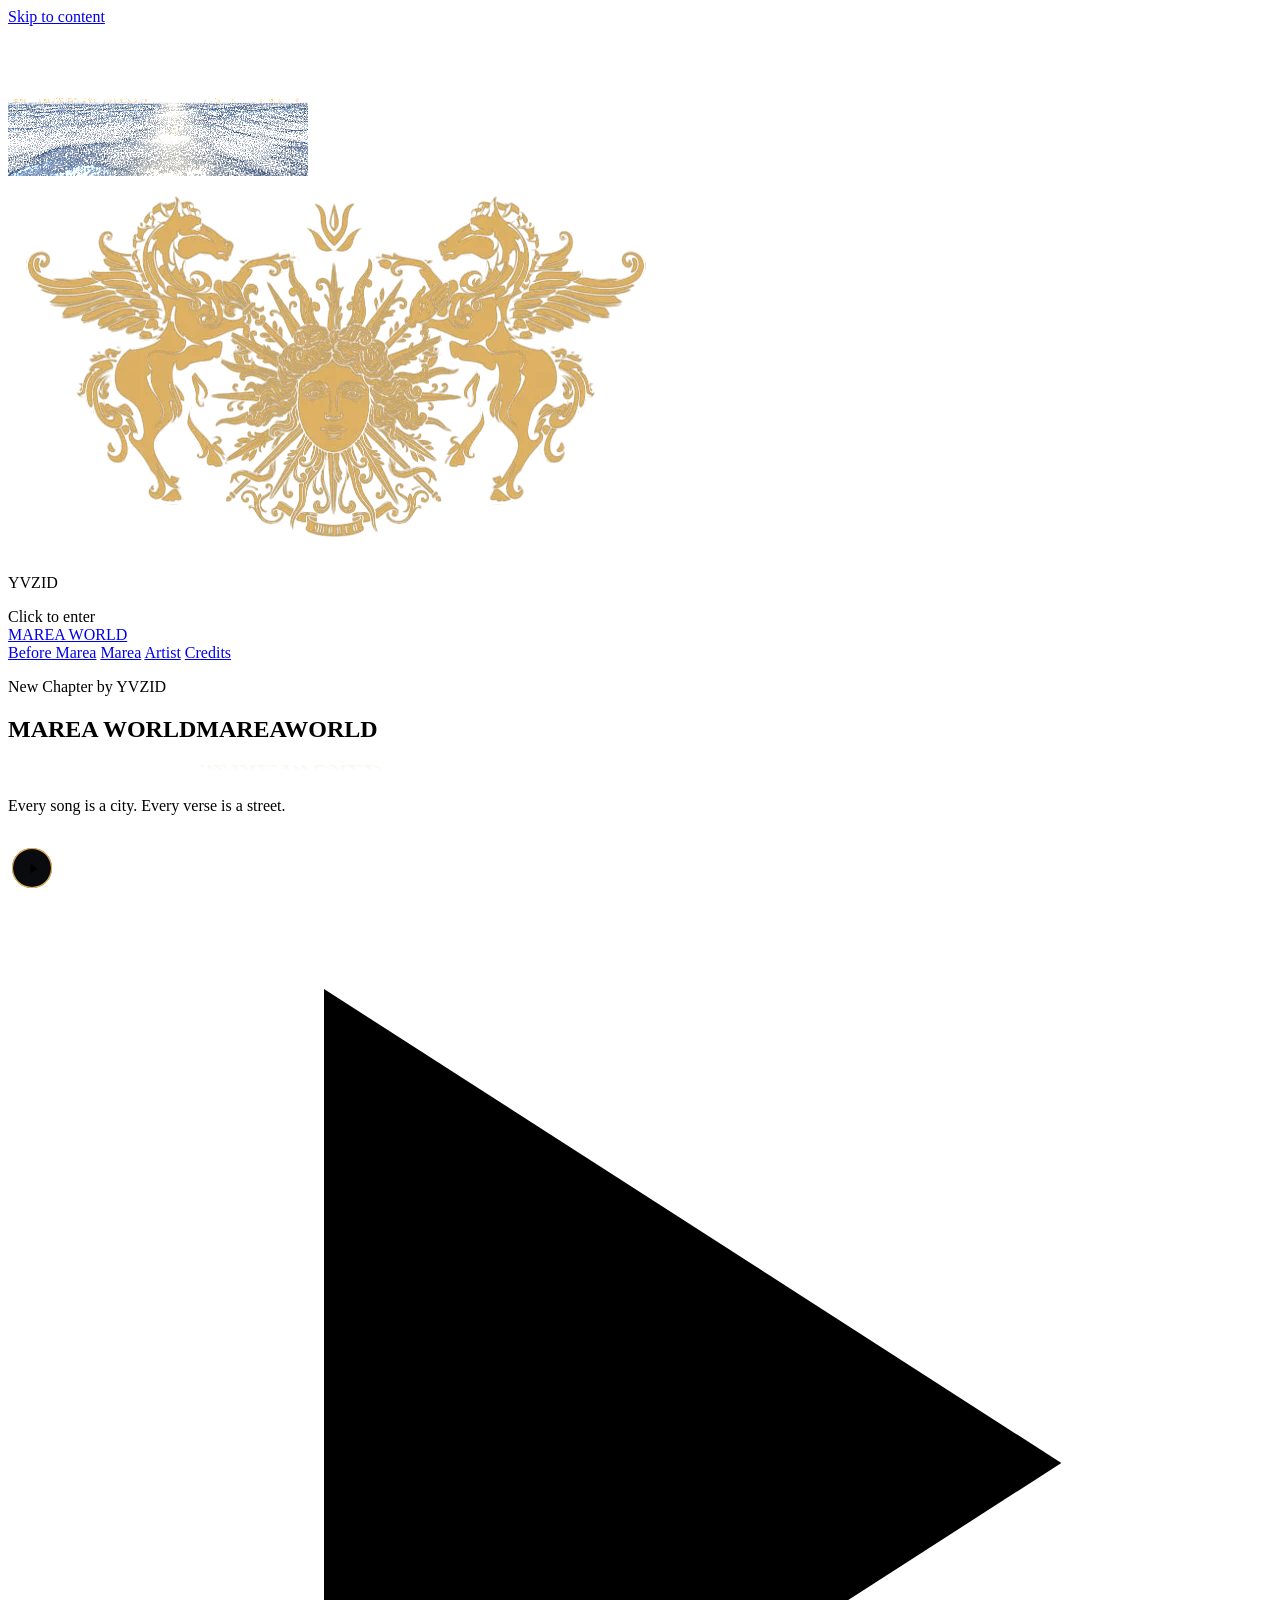
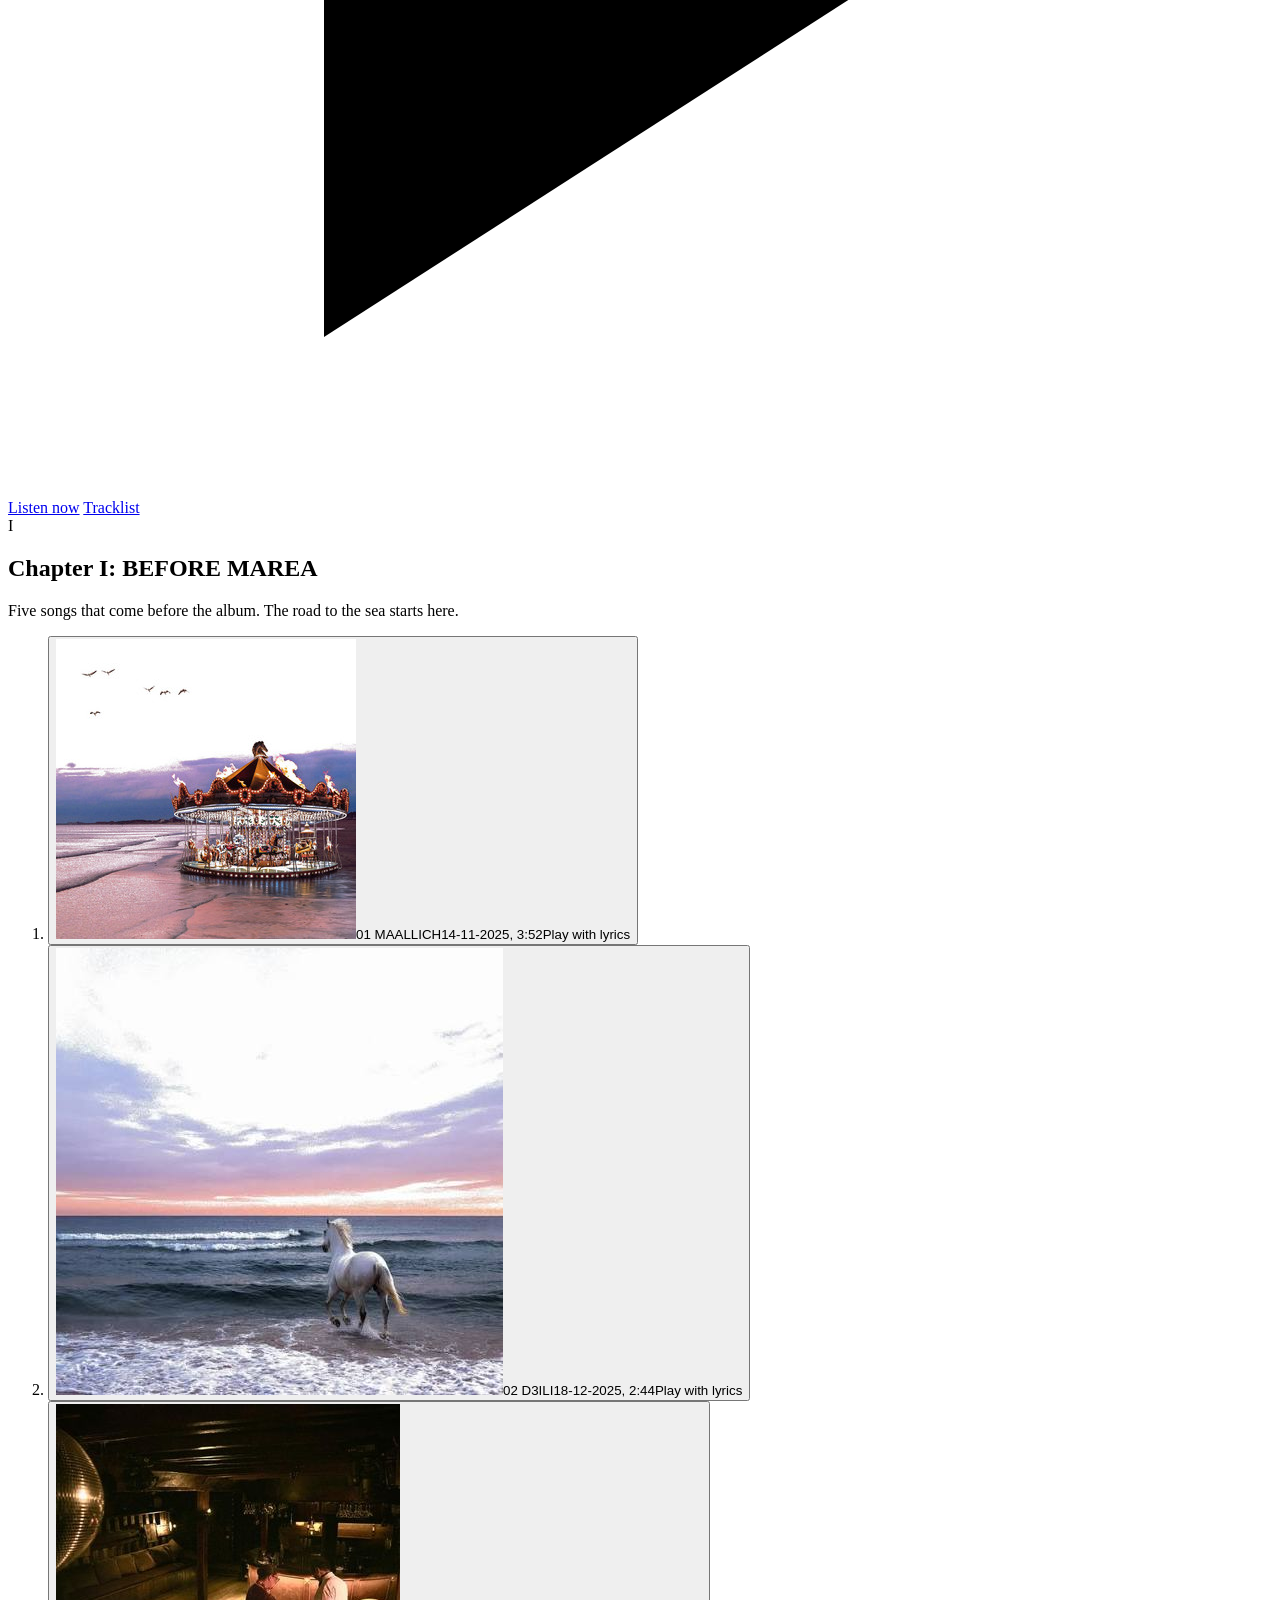
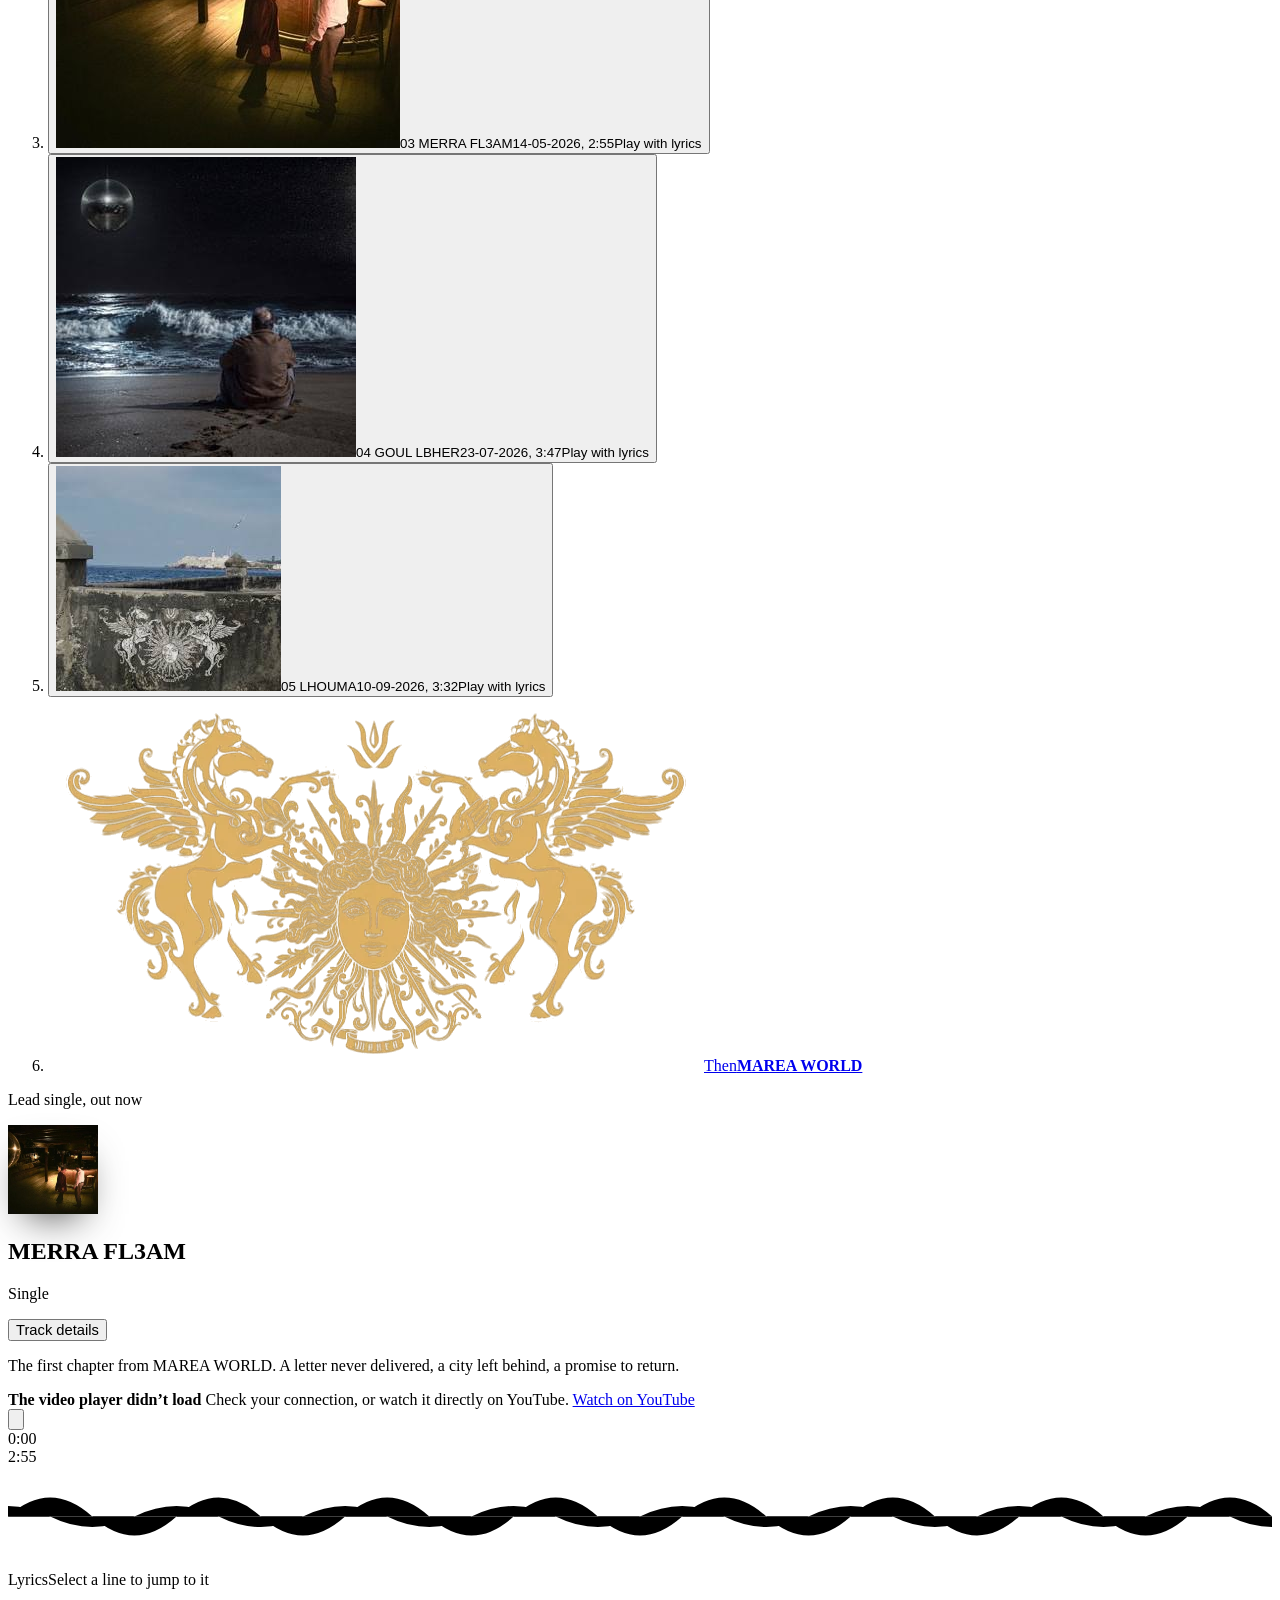
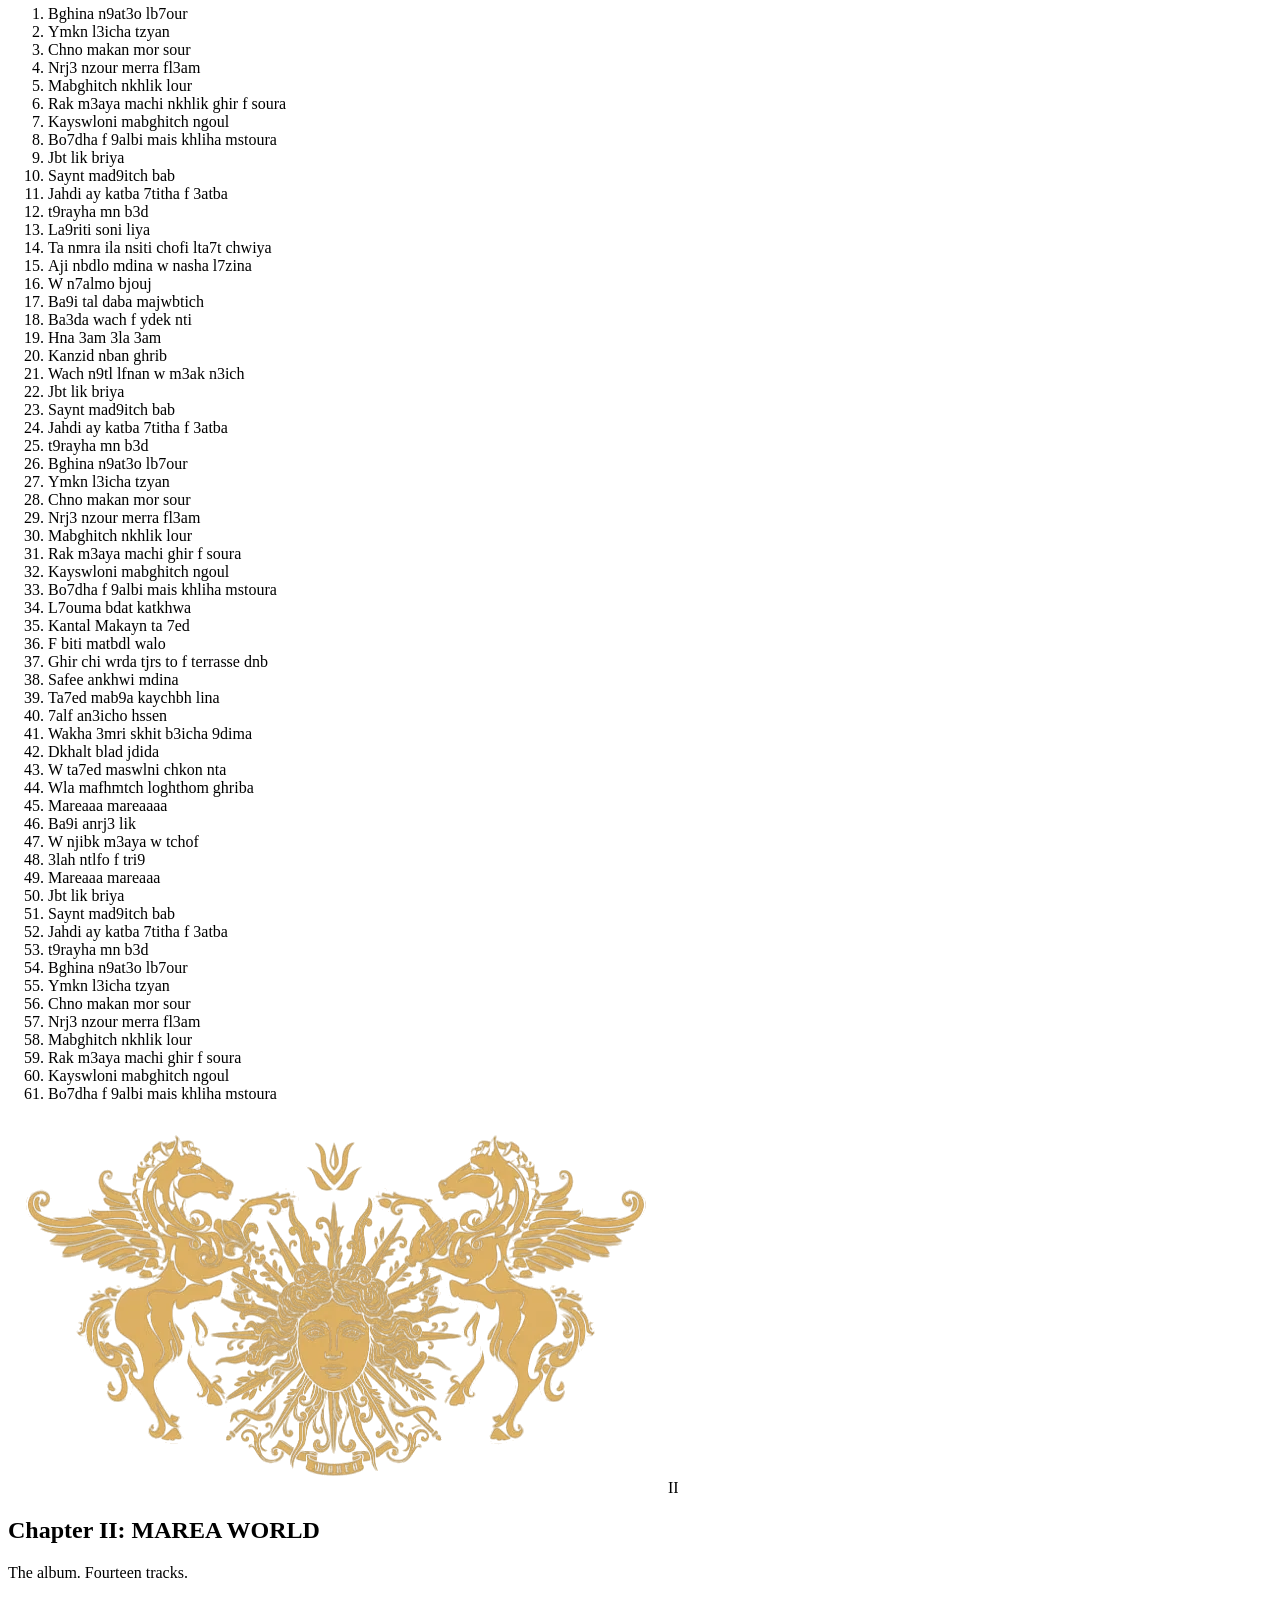
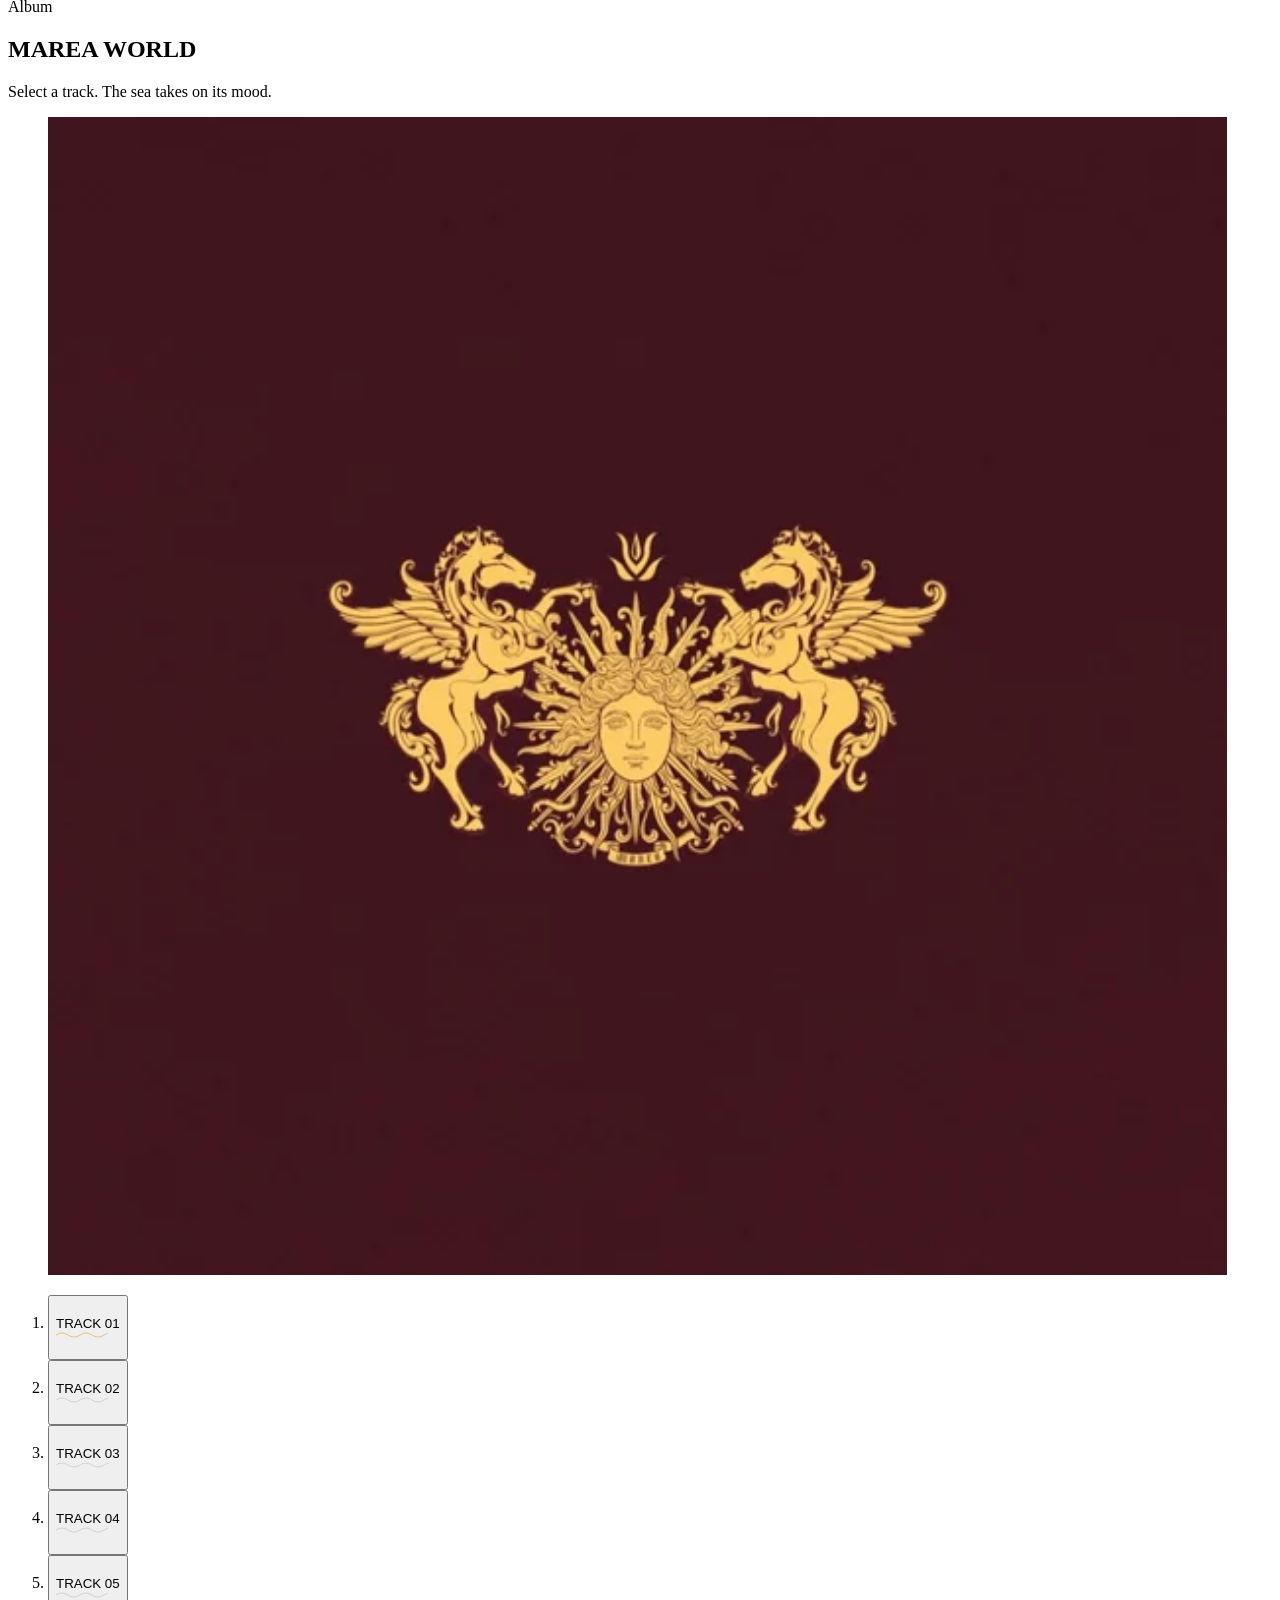
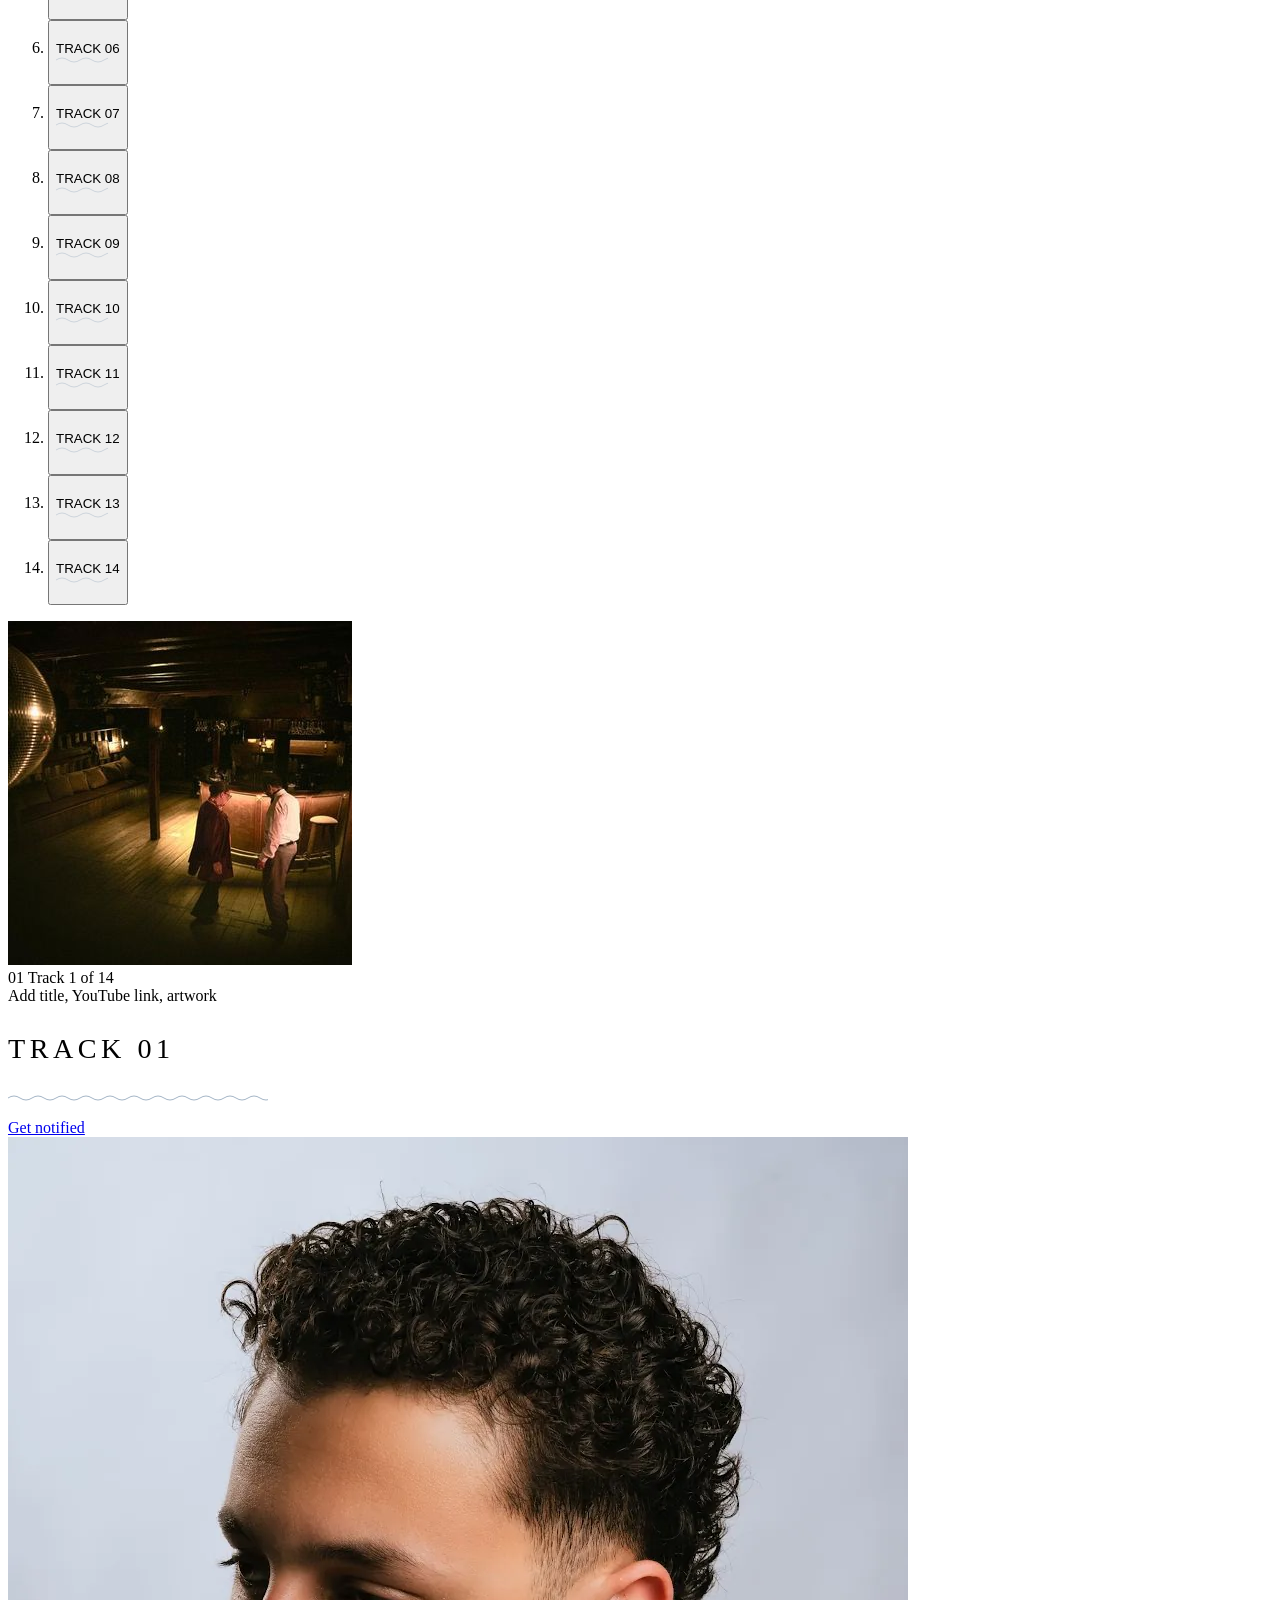
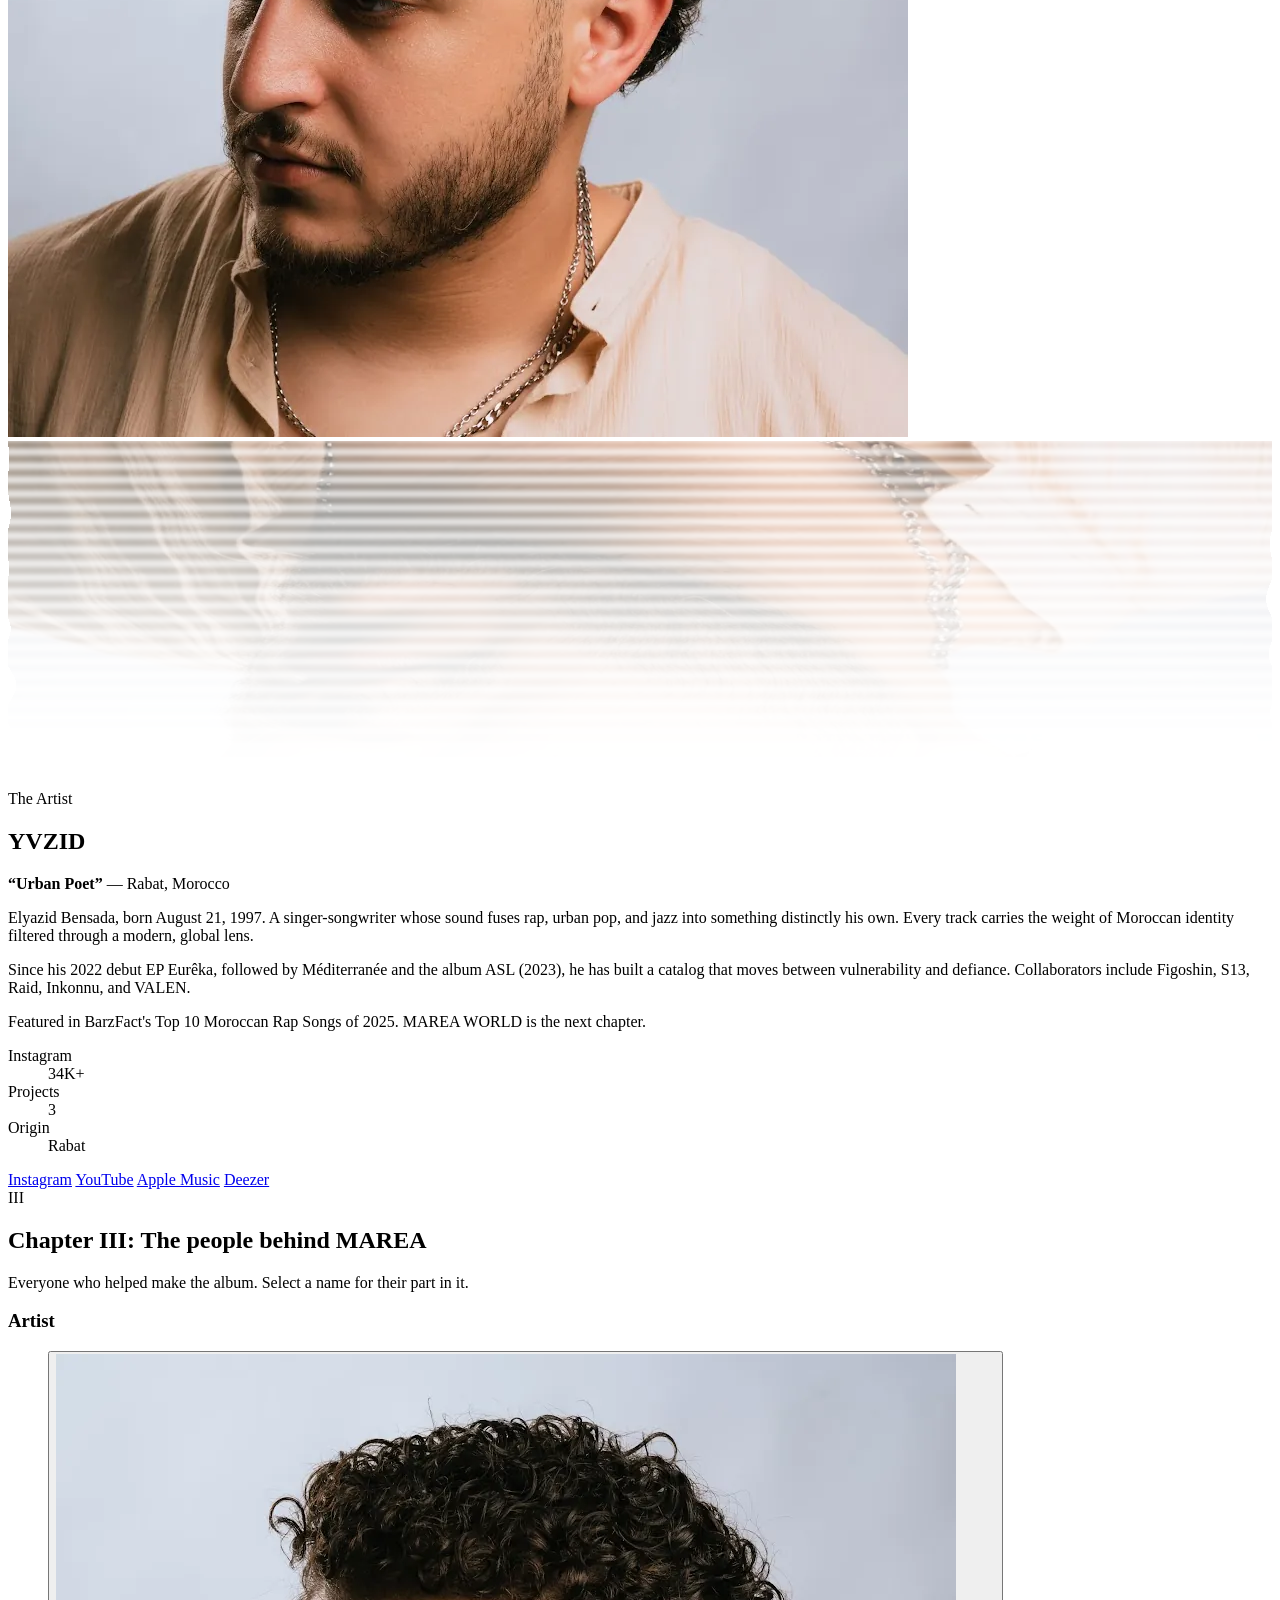
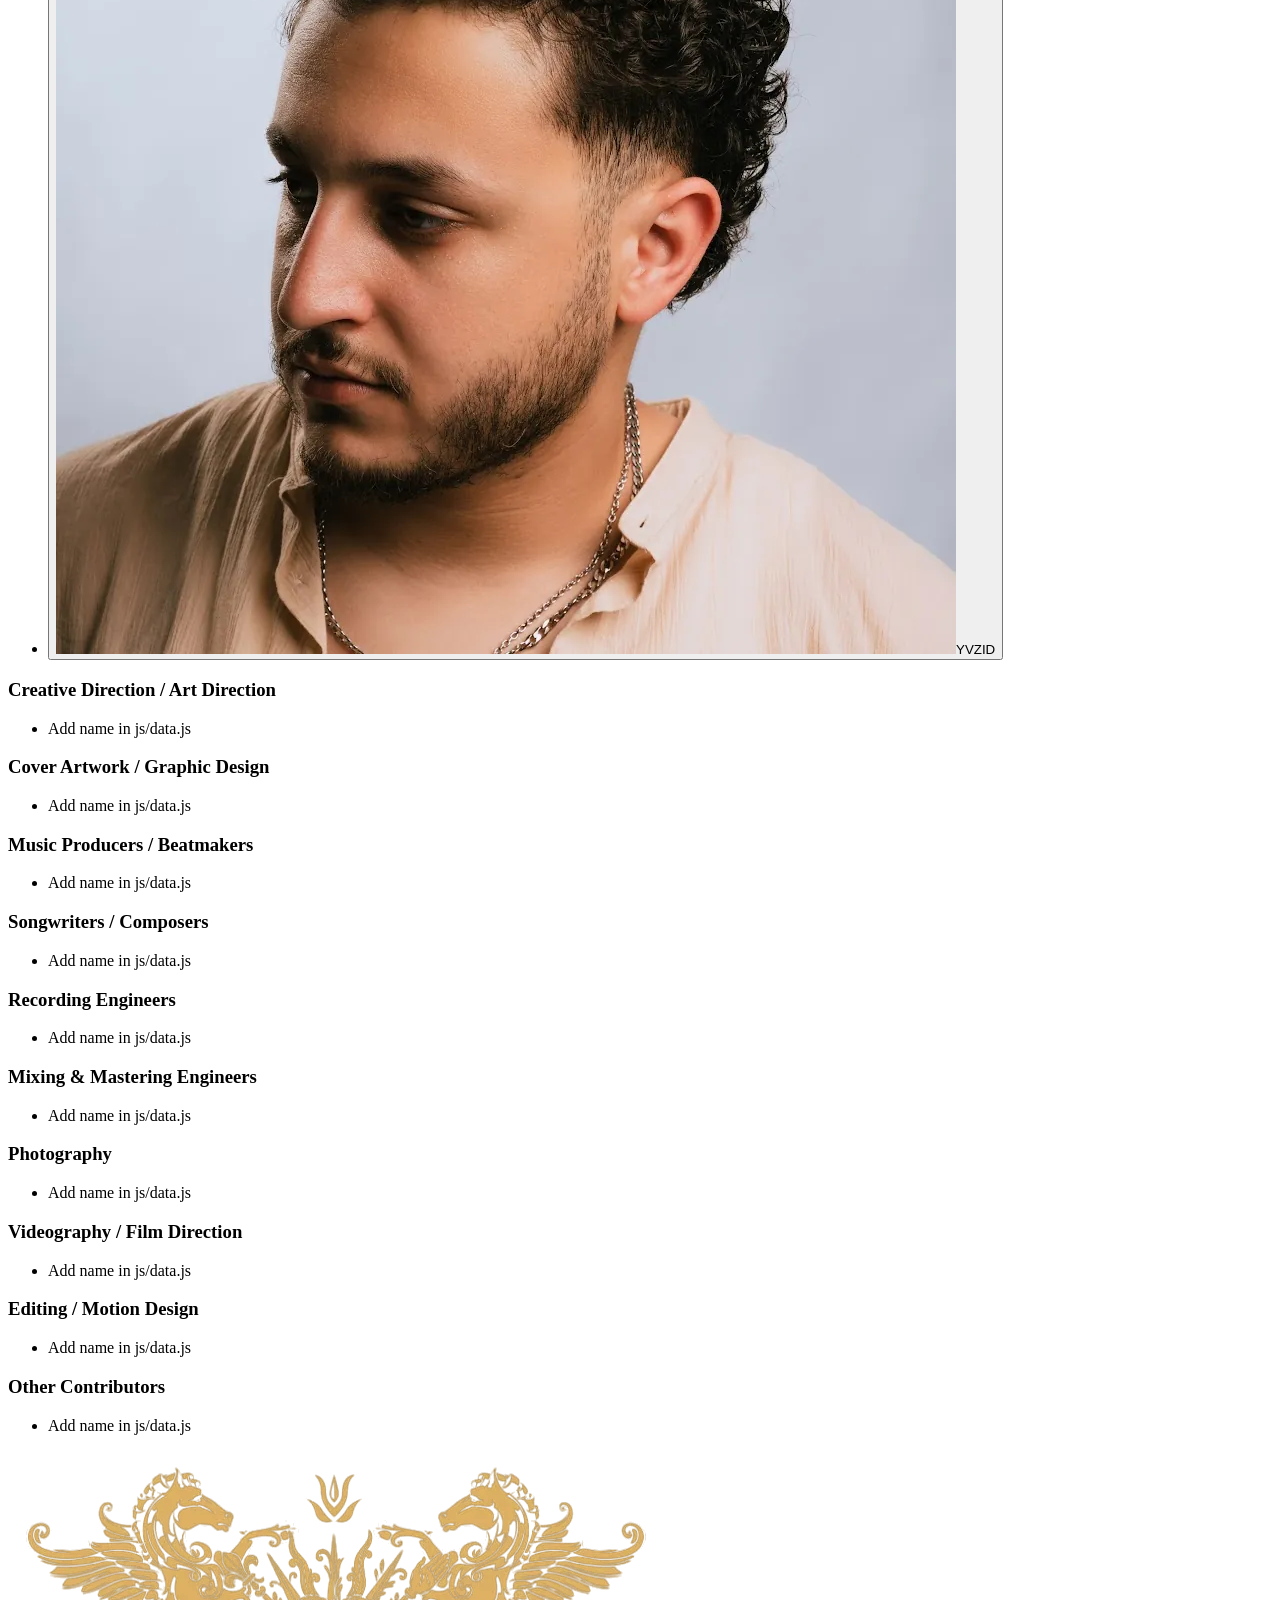
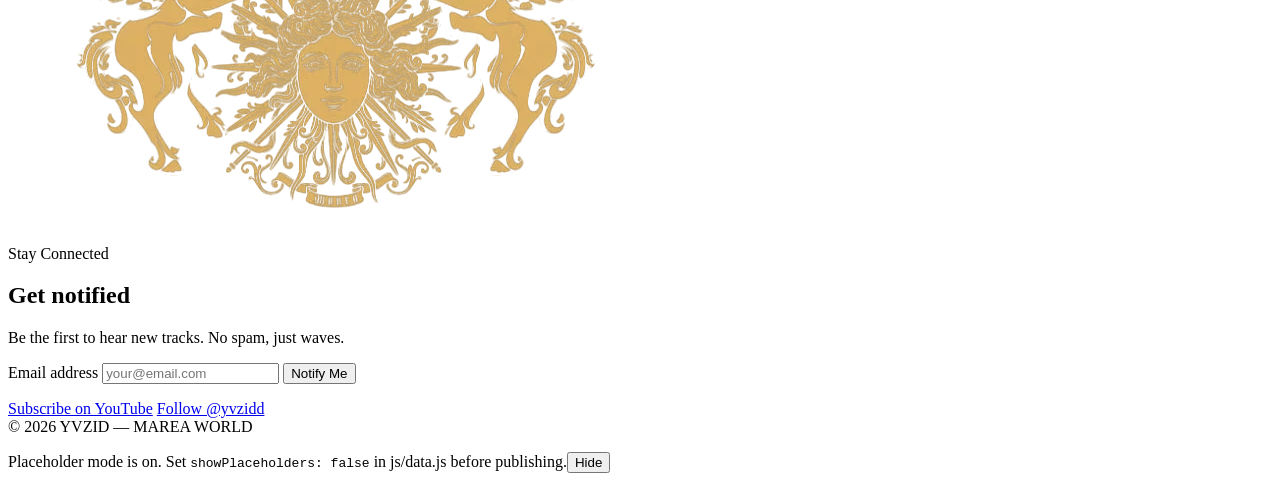
==== commit a23f9f92: "Update index.html" ====
--- a/marea-world/index.html
+++ b/marea-world/index.html
@@ -16,8 +16,6 @@
 <link rel="preload" as="image" href="assets/images/marea-emblem.webp">
 <link rel="stylesheet" href="css/style.css?v=6">
 <script>
-/* Runs before first paint. The intro curtain only exists when JS runs,
-   and a 6s safety net lifts it even if the main script fails. */
 (function (d) {
   var r = d.documentElement;
   r.className = 'js is-loading';
@@ -32,12 +30,10 @@
 <a class="skip" href="#main">Skip to content</a>
 <p class="file-note" id="fileNote" hidden>This page is open as a file, so YouTube won’t play and the lyrics can’t sync. In this folder run <code>python -m http.server 8000</code>, then open <code>http://localhost:8000</code>.</p>
 
-<!-- ═══ ATMOSPHERE ═══ -->
 <div class="sky" id="sky" aria-hidden="true"></div>
 <canvas id="sea" aria-hidden="true"></canvas>
 <div class="mist" id="mist" aria-hidden="true"><i></i><i></i></div>
 
-<!-- ═══ INTRO ═══ -->
 <div class="intro" id="intro" aria-hidden="true">
   <div class="intro-half intro-top">
     <img class="intro-mark" src="assets/images/marea-emblem.webp" alt="" width="656" height="374">
@@ -46,12 +42,10 @@
   <div class="intro-line"></div>
 </div>
 
-<!-- ═══ TIDE — chapter transition ═══ -->
 <div class="tide" id="tide" aria-hidden="true">
   <div class="tide-card"><span class="tide-num" id="tideNum"></span><span class="tide-title" id="tideTitle"></span></div>
 </div>
 
-<!-- ═══ NAV ═══ -->
 <header>
   <nav class="nav" id="nav" aria-label="Main">
     <a class="n-logo" href="#top">MAREA WORLD</a>
@@ -81,7 +75,6 @@
 
 <main id="main" tabindex="-1">
 
-<!-- ═══ HERO ═══ -->
 <section class="hero" id="top" aria-label="Introduction">
   <div class="hero-above">
     <p class="h-label">New Chapter by YVZID</p>
@@ -104,7 +97,6 @@
   <div class="h-scroll" aria-hidden="true"></div>
 </section>
 
-<!-- ═══ CHAPTER I · BEFORE MAREA ═══ -->
 <section class="sec before" id="before" aria-labelledby="before-title" tabindex="-1">
   <div class="wrap">
     <div class="chapter">
@@ -116,7 +108,6 @@
   </div>
 </section>
 
-<!-- Chapter I · MERRA FL3AM — player + synced lyrics -->
 <section class="sec single" id="single" aria-labelledby="single-title">
   <div class="wrap">
     <div class="single-head">
@@ -163,7 +154,6 @@
   </div>
 </section>
 
-<!-- ═══ CHAPTER II · MAREA ═══ -->
 <section class="sec band" id="marea" aria-labelledby="marea-title" tabindex="-1">
   <div class="wrap chapter center">
     <img class="band-emblem fade" src="assets/images/marea-emblem.webp" alt="" width="656" height="374" loading="lazy">
@@ -173,7 +163,6 @@
   </div>
 </section>
 
-<!-- Album tracklist -->
 <section class="sec tracks" id="tracklist" aria-labelledby="tracks-title">
   <div class="wrap">
     <div class="tracks-head">
@@ -211,7 +200,6 @@
   </div>
 </section>
 
-<!-- ═══ ARTIST ═══ -->
 <section class="sec artist" id="artist" aria-labelledby="artist-name" tabindex="-1">
   <div class="wrap ar-g">
     <div class="portrait fade" id="portrait">
@@ -247,7 +235,6 @@
   </div>
 </section>
 
-<!-- ═══ CHAPTER III · THE PEOPLE BEHIND MAREA ═══ -->
 <section class="sec credits" id="credits" aria-labelledby="credits-title" tabindex="-1">
   <div class="wrap">
     <div class="chapter center">
@@ -262,7 +249,6 @@
   </div>
 </section>
 
-<!-- ═══ NOTIFY ═══ -->
 <section class="sec notify" id="notify" aria-labelledby="notify-title" tabindex="-1">
   <div class="wrap">
     <p class="kicker fade">Stay Connected</p>
@@ -285,7 +271,6 @@
 
 <footer>&copy; 2026 YVZID — MAREA WORLD</footer>
 
-<!-- ═══ DETAIL SHEETS ═══ -->
 <dialog class="sheet" id="trackSheet" aria-labelledby="tsTitle">
   <button class="sheet-close pressable" type="button" data-close>Close</button>
   <div class="sheet-in" id="tsBody"></div>
--- a/marea-world/css/style.css
+++ b/marea-world/css/style.css
@@ -1,456 +1,6 @@
-/* ═══════════════════════════════════════════════════════════════════
-   MAREA WORLD — design tokens
-   Palette: midnight sea + the gold & burgundy sampled from the album crest.
-   ═══════════════════════════════════════════════════════════════════ */
-*,*::before,*::after{margin:0;padding:0;box-sizing:border-box}
-:root{
-  --ink:#04070d;          /* night above the water */
-  --night:#0a1424;        /* midnight blue */
-  --swell:#173451;        /* ocean mid-tone */
-  --foam:#dfe7ee;         /* moonlit text */
-  --mist:#93a7bb;         /* secondary text */
-  --gold:#ebba69;         /* crest gold, from the cover */
-  --wine:#40141d;         /* cover burgundy */
-  --line:rgba(223,231,238,.12);
-  --line-strong:rgba(223,231,238,.26);
-  --hz:.47;               /* horizon height, as a fraction of the viewport */
-  --H:100vh;
-  --display:'Bodoni Moda','Bodoni 72','Didot','Bodoni MT',Georgia,serif;
-  --text:'Jost','Futura','Avenir Next','Century Gothic',system-ui,sans-serif;
-  --ease-out:cubic-bezier(.22,1,.36,1);
-  --ease-tide:cubic-bezier(.76,0,.24,1);
-  --pad:clamp(20px,5vw,72px);
-  --maxw:1240px;
-}
-@supports (height:100lvh){:root{--H:100lvh}}
-@media (max-width:760px){:root{--hz:.4}}
 
-html{background:var(--ink);color:var(--foam);-webkit-text-size-adjust:100%;scroll-behavior:smooth;scroll-padding-top:80px}
-html.is-loading{overflow:hidden}
-body{font-family:var(--text);font-size:1.0625rem;line-height:1.6;font-weight:400;overflow-x:hidden;overflow-x:clip;-webkit-font-smoothing:antialiased;min-height:100vh}
-::selection{background:var(--gold);color:var(--ink)}
-:focus-visible{outline:1.5px solid var(--gold);outline-offset:4px}
-img{display:block;max-width:100%}
-a{color:inherit}
-button{font:inherit;color:inherit;background:none;border:0;cursor:pointer;-webkit-tap-highlight-color:transparent}
-.sr{position:absolute!important;width:1px;height:1px;overflow:hidden;clip:rect(0 0 0 0);clip-path:inset(50%);white-space:nowrap}
-.skip{position:fixed;top:12px;left:12px;z-index:400;padding:10px 16px;background:var(--gold);color:var(--ink);text-decoration:none;transform:translateY(-220%);transition:transform .3s}
-.skip:focus{transform:none}
-.pressable{transition:transform .16s var(--ease-out)}
-.pressable:active{transform:scale(.97)}
-
-/* ═══ ATMOSPHERE LAYERS (fixed, behind content) ═══ */
-.sky{
-  position:fixed;left:0;top:0;width:100%;height:var(--H);z-index:0;pointer-events:none;
-  --sky:#0e2036;--haze:#1d3854;--glow:235,186,105;--lx:71%;
-  background:
-    radial-gradient(42% 38% at var(--lx) 4%,rgba(var(--glow),.10),transparent 72%),
-    linear-gradient(to bottom,var(--ink) 0%,var(--sky) calc(var(--hz)*100% - 9%),var(--haze) calc(var(--hz)*100%),var(--ink) calc(var(--hz)*100% + 12%),var(--ink) 100%);
-}
-.no-webgl .sky{
-  background:
-    radial-gradient(42% 38% at var(--lx) 4%,rgba(var(--glow),.10),transparent 72%),
-    radial-gradient(9% 60% at var(--lx) 100%,rgba(var(--glow),.12),transparent 70%),
-    linear-gradient(to bottom,var(--ink) 0%,var(--sky) calc(var(--hz)*100% - 9%),var(--haze) calc(var(--hz)*100%),var(--night) calc(var(--hz)*100% + 6%),var(--ink) 100%);
-}
-#sea{position:fixed;left:0;top:0;width:100%;height:var(--H);z-index:1;pointer-events:none;display:block}
-.mist{position:fixed;left:0;right:0;top:calc(var(--hz)*var(--H) - 16vh);height:30vh;z-index:2;pointer-events:none;overflow:hidden;opacity:var(--mist-o,.85)}
-.mist i{position:absolute;top:0;bottom:0;left:-50%;width:200%;
-  background:radial-gradient(28% 46% at 30% 56%,rgba(147,167,187,.09),transparent 70%),radial-gradient(22% 36% at 66% 44%,rgba(147,167,187,.07),transparent 70%);
-  animation:drift 80s linear infinite alternate}
-.mist i+i{animation-duration:130s;animation-direction:alternate-reverse;opacity:.7;top:12%}
-@keyframes drift{from{transform:translate3d(-14%,0,0)}to{transform:translate3d(14%,0,0)}}
-.grain{position:fixed;inset:-140px;z-index:90;pointer-events:none;background-size:160px 160px;animation:grain .8s steps(4) infinite}
-@keyframes grain{0%{transform:translate3d(0,0,0)}25%{transform:translate3d(-41px,23px,0)}50%{transform:translate3d(53px,-17px,0)}75%{transform:translate3d(-19px,-47px,0)}100%{transform:translate3d(0,0,0)}}
-
-/* ═══ INTRO — the loading line becomes the horizon ═══ */
-.intro{display:none}
-.js .intro{display:block;position:fixed;inset:0;z-index:200;cursor:pointer}
-.is-ready .intro{display:none}
-.intro-half{position:absolute;left:0;right:0;background:var(--ink);transition:transform 1.3s var(--ease-tide);will-change:transform}
-.intro-top{top:0;height:calc(var(--hz)*var(--H))}
-.intro-bot{top:calc(var(--hz)*var(--H));bottom:0}
-.intro-mark{position:absolute;left:50%;bottom:clamp(26px,5vh,56px);width:min(300px,62vw);height:auto;transform:translateX(-50%);opacity:0;animation:markIn 1.4s var(--ease-out) .1s forwards}
-@keyframes markIn{from{opacity:0;transform:translate(-50%,14px)}to{opacity:1;transform:translate(-50%,0)}}
-.intro-name{position:absolute;left:0;right:0;top:clamp(20px,3.6vh,34px);text-align:center;font-family:var(--display);font-size:.95rem;letter-spacing:.32em;color:var(--mist);opacity:0;animation:fadeIn 1s ease .5s forwards}
-.intro-line{position:absolute;left:0;right:0;top:calc(var(--hz)*var(--H));height:1px;margin-top:-.5px;z-index:2;
-  background:linear-gradient(90deg,transparent,rgba(235,186,105,.9) 18%,rgba(235,186,105,.9) 82%,transparent);
-  transform:scaleX(var(--load,0));transition:transform .9s var(--ease-out),opacity 1.2s ease .35s}
-.intro-skip{position:absolute;right:var(--pad);bottom:clamp(20px,4vh,36px);font-size:.85rem;color:var(--mist);opacity:0;animation:fadeIn .8s ease 1.2s forwards}
-.intro-fast .intro-mark,.intro-fast .intro-name,.intro-fast .intro-skip{display:none}
-.is-open .intro-top{transform:translate3d(0,-101%,0)}
-.is-open .intro-bot{transform:translate3d(0,101%,0)}
-.is-open .intro-line{opacity:0}
-.is-open .intro{pointer-events:none}
-@keyframes fadeIn{to{opacity:1}}
-
-/* ═══ NAV ═══ */
-.nav{position:fixed;top:0;left:0;right:0;z-index:60;display:flex;justify-content:space-between;align-items:center;gap:16px;
-  padding:calc(20px + env(safe-area-inset-top,0px)) var(--pad) 20px;transition:background .5s,padding .5s,border-color .5s;border-bottom:1px solid transparent;
-  opacity:0;transition:opacity 1s ease 1.4s,background .5s,padding .5s,border-color .5s}
-.no-js .nav,.is-open .nav{opacity:1}
-.nav.solid{background:rgba(4,7,13,.88);padding-top:calc(13px + env(safe-area-inset-top,0px));padding-bottom:13px;border-color:var(--line)}
-.n-logo{font-family:var(--display);font-weight:600;font-size:1rem;letter-spacing:.16em;text-decoration:none;white-space:nowrap}
-.n-links{display:flex;gap:clamp(16px,3vw,40px)}
-.n-links a{text-decoration:none;font-size:.92rem;color:var(--mist);position:relative;padding:4px 0;transition:color .3s}
-.n-links a::after{content:'';position:absolute;left:0;right:0;bottom:0;height:1px;background:var(--gold);transform:scaleX(0);transform-origin:left;transition:transform .55s var(--ease-out)}
-.n-links a:hover,.n-links a[aria-current="true"]{color:var(--foam)}
-.n-links a:hover::after,.n-links a[aria-current="true"]::after{transform:scaleX(1)}
-.n-prog{position:absolute;left:0;bottom:-1px;width:100%;height:1px;background:var(--gold);transform-origin:left;transform:scaleX(0);opacity:.75}
-
-/* ═══ SHARED ═══ */
-main{position:relative;z-index:3}
-.sec{position:relative;padding:clamp(100px,15vh,170px) var(--pad)}
-.wrap{max-width:var(--maxw);margin:0 auto}
-.kicker{font-size:.95rem;color:var(--gold);margin-bottom:.9rem;letter-spacing:.01em}
-.display{font-family:var(--display);font-weight:500;font-variation-settings:'opsz' 48;font-size:clamp(2.8rem,7.4vw,6.4rem);line-height:.92;letter-spacing:.005em}
-/* Headings surface from below a water line */
-.rise{display:block;overflow:hidden;padding-bottom:.1em;margin-bottom:-.1em}
-.rise>span{display:inline-block}
-.js .rise>span{transform:translate3d(0,108%,0);transition:transform 1.25s var(--ease-out)}
-.js .rise.in>span{transform:none}
-.js .fade{opacity:0;transition:opacity 1.2s ease .15s}
-.js .fade.in{opacity:1}
-
-/* Text link with a tide underline */
-.tide-link{position:relative;text-decoration:none;padding-bottom:6px;color:var(--foam)}
-.tide-link::after{content:'';position:absolute;left:0;right:0;bottom:0;height:6px;
-  background:linear-gradient(var(--gold),var(--gold)) 0 50%/100% 1px no-repeat;transition:opacity .3s}
-.tide-link::before{content:'';position:absolute;left:0;right:0;bottom:0;height:6px;opacity:0;transition:opacity .3s;
-  background:url("data:image/svg+xml,%3Csvg xmlns='http://www.w3.org/2000/svg' width='20' height='6'%3E%3Cpath d='M0 3 Q5 0 10 3 T20 3' fill='none' stroke='%23ebba69' stroke-width='1'/%3E%3C/svg%3E") 0 0/20px 6px repeat-x}
-@media (hover:hover){
-  .tide-link:hover::after{opacity:0}
-  .tide-link:hover::before{opacity:1;animation:tide 1s linear infinite}
-}
-@keyframes tide{to{background-position:20px 0}}
-
-/* Ring button */
-.ring-btn{display:inline-flex;align-items:center;gap:14px;text-decoration:none;color:var(--foam)}
-.ring{width:50px;height:50px;border-radius:50%;border:1px solid var(--gold);display:grid;place-items:center;color:var(--gold);position:relative;overflow:hidden;flex:none}
-.ring::before{content:'';position:absolute;inset:0;border-radius:50%;background:var(--gold);transform:scale(0);transition:transform .5s var(--ease-out)}
-.ring svg{width:14px;height:14px;fill:currentColor;position:relative;margin-left:2px;transition:color .35s}
-.ring-btn:hover .ring::before{transform:scale(1)}
-.ring-btn:hover .ring svg{color:var(--ink)}
-
-/* ═══ HERO ═══ */
-.hero{position:relative;height:100vh;height:100svh;min-height:calc(var(--hz)*var(--H) + 440px);padding:0;overflow:hidden;--hp:0}
-.hero-above{position:absolute;left:0;right:0;top:0;height:calc(var(--hz)*var(--H));display:flex;flex-direction:column;justify-content:flex-end;align-items:center;text-align:center;padding:0 16px;
-  transform:translate3d(0,calc(var(--hp)*-14vh),0);opacity:calc(1 - var(--hp)*1.25)}
-.h-label{font-size:clamp(.9rem,1.4vw,1.02rem);color:var(--mist);letter-spacing:.04em;margin-bottom:clamp(10px,2vh,20px)}
-.js .h-label{opacity:0;transition:opacity 1.2s ease 1.15s}
-.is-open .h-label{opacity:1}
-.title{font-family:var(--display);font-weight:500;font-variation-settings:'opsz' 40;font-size:clamp(3rem,11.4vw,11.8rem);line-height:.86;letter-spacing:.015em;color:#f1eadc;white-space:nowrap;
-  padding:0 .05em;margin-bottom:-.075em}
-.title .tw{display:inline-block;overflow:hidden;vertical-align:bottom}
-.title .ch{display:inline-block}
-.title .gap{display:inline-block;width:.3em}
-.js .title .ch{transform:translate3d(0,112%,0);transition:transform 1.35s var(--ease-out);transition-delay:calc(.32s + var(--i)*60ms)}
-.is-open .title .ch{transform:none}
-.intro-fast .title .ch{transition-delay:calc(.05s + var(--i)*35ms)}
-
-.hero-below{position:absolute;left:0;right:0;top:calc(var(--hz)*var(--H));display:flex;flex-direction:column;align-items:center;text-align:center;padding:0 16px;
-  transform:translate3d(0,calc(var(--hp)*-6vh),0);opacity:calc(1 - var(--hp)*1.6)}
-.reflect{display:block;pointer-events:none;margin-top:2px;filter:blur(.5px)}
-.js .reflect{opacity:0;transition:opacity 2.2s ease 1.1s}
-.is-open .reflect{opacity:1}
-.h-sub{font-family:var(--display);font-style:italic;font-size:clamp(1.12rem,2.1vw,1.55rem);line-height:1.35;color:rgba(223,231,238,.86);margin-top:clamp(4px,1.5vh,16px);text-shadow:0 2px 24px var(--ink)}
-.h-cd{display:flex;gap:clamp(18px,3vw,36px);justify-content:center;margin-top:clamp(18px,3vh,30px)}
-.h-cd[hidden]{display:none}
-.cd-b{display:flex;flex-direction:column;align-items:center;min-width:3.2ch}
-.cd-n{font-family:var(--display);font-size:clamp(1.7rem,3.4vw,2.6rem);line-height:1;font-variant-numeric:lining-nums tabular-nums}
-.cd-l{font-size:.78rem;color:var(--mist);margin-top:6px}
-.h-btns{margin-top:clamp(20px,3.5vh,36px);display:flex;gap:clamp(24px,4vw,44px);align-items:center;justify-content:center;flex-wrap:wrap}
-.js .hero-below>.h-sub,.js .hero-below>.h-cd,.js .hero-below>.h-btns{opacity:0;transform:translate3d(0,12px,0);transition:opacity 1.1s ease,transform 1.3s var(--ease-out)}
-.js .hero-below>.h-sub{transition-delay:1.35s}
-.js .hero-below>.h-cd{transition-delay:1.5s}
-.js .hero-below>.h-btns{transition-delay:1.65s}
-.is-open .hero-below>.h-sub,.is-open .hero-below>.h-cd,.is-open .hero-below>.h-btns{opacity:1;transform:none}
-.h-scroll{position:absolute;bottom:22px;left:50%;width:1px;height:46px;margin-left:-.5px;background:var(--line);overflow:hidden;opacity:calc(1 - var(--hp)*4)}
-.h-scroll::after{content:'';position:absolute;left:0;top:0;width:1px;height:14px;background:var(--gold);animation:drop 2.4s var(--ease-tide) infinite}
-@keyframes drop{0%{transform:translateY(-100%)}65%,100%{transform:translateY(340%)}}
-
-/* ═══ SINGLE ═══ */
-.single{background:linear-gradient(to bottom,rgba(4,7,13,0),rgba(4,7,13,.93) 240px,rgba(4,7,13,.93) calc(100% - 200px),rgba(4,7,13,0))}
-.single-head{display:grid;grid-template-columns:minmax(0,1fr) minmax(0,1fr);gap:clamp(20px,5vw,80px);align-items:end}
-.si-title{display:flex;align-items:baseline;gap:16px;flex-wrap:wrap}
-.si-badge{font-family:var(--display);font-style:italic;font-size:1.1rem;color:var(--gold)}
-.statement{font-family:var(--display);font-style:italic;font-size:clamp(1.3rem,2.3vw,1.95rem);line-height:1.38;max-width:30ch;color:var(--foam)}
-.js .statement .w{opacity:.2;transition:opacity .5s ease}
-.js .statement .w.lit{opacity:1}
-.sg{display:grid;grid-template-columns:minmax(0,1.4fr) minmax(0,1fr);gap:clamp(24px,4vw,64px);align-items:start;margin-top:clamp(40px,7vh,72px)}
-.vid{position:relative;aspect-ratio:16/9;background:#000;border:1px solid var(--line);overflow:hidden}
-.vid iframe,.vid #ytplayer{position:absolute;inset:0;width:100%;height:100%;border:0;display:block}
-.vid-fallback{position:absolute;inset:0;display:none;flex-direction:column;align-items:center;justify-content:center;gap:12px;padding:24px;text-align:center;color:var(--mist);background:radial-gradient(70% 70% at 50% 50%,var(--night),#000)}
-.vid.failed .vid-fallback{display:flex}
-.vid-fallback strong{font-family:var(--display);font-weight:500;font-size:1.3rem;color:var(--foam)}
-.sp-row{display:flex;align-items:center;gap:18px;margin-top:20px}
-.sp-btn{width:54px;height:54px;border-radius:50%;border:1px solid var(--gold);display:grid;place-items:center;color:var(--gold);position:relative;flex:none;transition:background .4s,color .4s,opacity .4s,transform .16s var(--ease-out)}
-.sp-btn svg{width:16px;height:16px;fill:currentColor}
-.sp-btn #ic1{margin-left:3px}
-.sp-btn:hover{background:var(--gold);color:var(--ink)}
-.sp-btn[aria-disabled="true"]{opacity:.5;cursor:progress}
-.sp-btn::before{content:'';position:absolute;inset:-1px;border-radius:50%;border:1px solid var(--gold);opacity:0}
-.sp-btn.on::before{animation:rng 2.2s ease-out infinite}
-@keyframes rng{0%{transform:scale(1);opacity:.45}100%{transform:scale(1.9);opacity:0}}
-.pb{flex:1;display:flex;align-items:center;gap:14px;min-width:0}
-.pb-t{font-size:.86rem;color:var(--mist);min-width:2.8em;font-variant-numeric:tabular-nums}
-.pb-t:last-child{text-align:right}
-.pb-bg{flex:1;height:26px;position:relative;cursor:pointer;touch-action:none}
-.pb-bg::before{content:'';position:absolute;left:0;right:0;top:50%;height:1px;background:var(--line-strong)}
-.pb-f{position:absolute;left:0;top:50%;height:1px;width:0;background:var(--gold)}
-.pb-f::after{content:'';position:absolute;right:-4px;top:-4px;width:9px;height:9px;border-radius:50%;background:var(--gold);transform:scale(0);transition:transform .3s var(--ease-out)}
-.pb-bg:hover .pb-f::after,.pb-bg:focus-visible .pb-f::after,.pb-bg.drag .pb-f::after{transform:scale(1)}
-.vz{height:26px;margin-top:14px;color:var(--gold);opacity:.75}
-.vz svg{width:100%;max-width:300px;height:100%;display:block;overflow:visible}
-.vz g{transform:scaleY(.1);transform-box:fill-box;transform-origin:center;transition:transform 1.2s var(--ease-out)}
-.vz.on g{transform:scaleY(1)}
-.vz path{fill:none;stroke:currentColor;stroke-width:1;vector-effect:non-scaling-stroke;animation:vzMove 1.6s linear infinite;animation-play-state:paused}
-.vz path+path{opacity:.4;animation-duration:2.7s}
-.vz.on path{animation-play-state:running}
-@keyframes vzMove{to{transform:translateX(-40px)}}
-.ly-head{display:flex;justify-content:space-between;align-items:baseline;gap:12px;padding-bottom:12px;border-bottom:1px solid var(--line);color:var(--mist);font-size:.88rem}
-.ly-head span:first-child{color:var(--foam)}
-.lp{position:relative;max-height:clamp(320px,52vh,500px);overflow-y:auto;overscroll-behavior:contain;scrollbar-width:none;padding:22px 0 40px;
-  -webkit-mask-image:linear-gradient(to bottom,transparent 0,#000 40px,#000 calc(100% - 70px),transparent);mask-image:linear-gradient(to bottom,transparent 0,#000 40px,#000 calc(100% - 70px),transparent)}
-.lp::-webkit-scrollbar{width:0;height:0}
-.lp ol{list-style:none}
-.ll{position:relative;font-family:var(--display);font-size:clamp(1.05rem,1.55vw,1.28rem);line-height:1.42;padding:.34em 0 .34em 20px;color:rgba(223,231,238,.42);cursor:pointer;
-  transition:color .5s ease,transform .7s var(--ease-out)}
-.ll::before{content:'';position:absolute;left:0;top:50%;width:10px;height:1px;background:var(--gold);transform:scaleX(0);transform-origin:left;transition:transform .5s var(--ease-out)}
-.ll:hover{color:rgba(223,231,238,.75)}
-.ll.p{color:rgba(223,231,238,.24)}
-.ll.a{color:#fff6e6;transform:translate3d(6px,0,0)}
-.ll.a::before{transform:scaleX(1)}
-
-/* ═══ TRACKLIST ═══ */
-.tracks{padding-top:clamp(120px,18vh,200px)}
-.tracks-head{display:flex;justify-content:space-between;align-items:flex-end;gap:clamp(24px,4vw,64px)}
-.tracks-hint{margin-top:1rem;color:var(--mist);font-size:.98rem;max-width:36ch}
-.sleeve{flex:none;width:clamp(120px,19vw,250px);aspect-ratio:1;position:relative;
-  transform:perspective(900px) rotateX(var(--rx,0deg)) rotateY(var(--ry,0deg));transition:transform .7s var(--ease-out);box-shadow:0 34px 60px -24px rgba(0,0,0,.85)}
-.sleeve img{width:100%;height:100%;object-fit:cover}
-.sleeve::after{content:'';position:absolute;inset:0;pointer-events:none;
-  background:linear-gradient(115deg,transparent 38%,rgba(255,236,200,.16) 50%,transparent 62%) var(--sx,120%) 0/260% 100% no-repeat;transition:background-position .7s var(--ease-out)}
-.tl{display:grid;grid-template-columns:minmax(0,1.08fr) minmax(0,.92fr);gap:clamp(24px,5vw,80px);margin-top:clamp(40px,7vh,72px);align-items:start}
-.tl-list{list-style:none;background:rgba(4,7,13,.7);border-top:1px solid var(--line)}
-.tl-row{display:flex;align-items:stretch;border-bottom:1px solid var(--line);position:relative}
-.ti{flex:1;min-width:0;display:grid;grid-template-columns:6.6em minmax(0,1fr) auto;align-items:center;gap:14px;padding:17px 18px;text-align:left;position:relative;transition:background .45s,padding .55s var(--ease-out)}
-.ti::before{content:'';position:absolute;left:0;top:0;bottom:0;width:1px;background:var(--gold);transform:scaleY(0);transition:transform .55s var(--ease-out)}
-.ti-n{font-family:var(--text);font-size:.8rem;letter-spacing:.16em;color:var(--mist);font-variant-numeric:lining-nums tabular-nums;white-space:nowrap;transition:color .4s}
-.ti-info{min-width:0}
-.ti-name{display:block;font-family:var(--display);font-size:clamp(1.12rem,1.8vw,1.42rem);line-height:1.2;transition:color .4s}
-.ti-name.redact{color:rgba(223,231,238,.3);letter-spacing:-.12em}
-.ti-sub,.ti-hint{display:block;font-family:var(--display);font-style:italic;font-size:.98rem;color:var(--mist)}
-.ti-hint{max-height:0;overflow:hidden;opacity:0;transition:max-height .5s var(--ease-out),opacity .4s,margin .4s}
-.no-js .ti-hint{max-height:2.4em;opacity:1}
-.ti-r{font-size:.86rem;color:var(--mist);white-space:nowrap;font-variant-numeric:tabular-nums}
-.ti:hover,.ti[aria-pressed="true"]{background:rgba(235,186,105,.045)}
-.ti[aria-pressed="true"]::before{transform:scaleY(1)}
-.ti[aria-pressed="true"] .ti-n,.ti:hover .ti-n{color:var(--gold)}
-.ti:hover .ti-hint,.ti[aria-pressed="true"] .ti-hint{max-height:2.6em;opacity:1;margin-top:3px}
-@media (hover:hover){.ti:hover{padding-left:26px}}
-.ti.np .ti-n,.ti.np .ti-r{color:var(--gold)}
-.ti-play{flex:none;width:58px;display:grid;place-items:center;color:var(--gold);border-left:1px solid var(--line);transition:background .4s,color .4s}
-.ti-play svg{width:13px;height:13px;fill:currentColor;margin-left:2px}
-.ti-play:hover{background:var(--gold);color:var(--ink)}
-.no-js .stage{display:none}
-.stage{position:sticky;top:96px;min-height:clamp(380px,56vh,520px);display:flex;flex-direction:column;padding:clamp(22px,2.6vw,36px);border:1px solid var(--line);background:rgba(4,7,13,.5);overflow:hidden;isolation:isolate;--tint:#ebba69}
-.st-img{position:absolute;inset:0;z-index:-1;opacity:0;transition:opacity 1s ease}
-.st-img img{width:100%;height:100%;object-fit:cover;filter:grayscale(.35) contrast(1.05) brightness(.62)}
-.st-img::after{content:'';position:absolute;inset:0;background:linear-gradient(to top,rgba(4,7,13,.94) 20%,rgba(4,7,13,.45) 70%,rgba(4,7,13,.2))}
-.stage.has-img .st-img{opacity:1}
-.st-top{display:flex;justify-content:space-between;align-items:flex-start;gap:12px}
-.st-num{font-family:var(--display);font-weight:700;font-size:clamp(6.4rem,13vw,11.5rem);line-height:.78;color:transparent;-webkit-text-stroke:1px var(--tint);font-variant-numeric:lining-nums;transition:-webkit-text-stroke-color 1s}
-.st-meta{font-size:.88rem;color:var(--mist);text-align:right;padding-top:6px}
-.st-body{margin-top:auto;padding-top:28px}
-.st-title{font-family:var(--display);font-weight:500;font-size:clamp(1.7rem,3vw,2.5rem);line-height:1.1}
-.st-title.redact{color:rgba(223,231,238,.32);letter-spacing:-.12em}
-.st-line{font-family:var(--display);font-style:italic;font-size:clamp(1.25rem,2.2vw,1.8rem);line-height:1.3;margin-top:.5rem;color:var(--tint);transition:color 1s;max-width:24ch}
-.st-foot{display:flex;justify-content:space-between;align-items:center;gap:16px;margin-top:26px;padding-top:18px;border-top:1px solid var(--line);color:var(--mist);font-size:.92rem}
-.stage.swap .st-num,.stage.swap .st-body,.stage.swap .st-meta{animation:surface .9s var(--ease-out) both}
-.stage.swap .st-body{animation-delay:.06s}
-@keyframes surface{from{opacity:0;transform:translate3d(0,18px,0)}to{opacity:1;transform:none}}
-
-/* ═══ ARTIST ═══ */
-.artist{background:linear-gradient(to bottom,rgba(4,7,13,0),rgba(4,7,13,.94) 220px,rgba(4,7,13,.94) calc(100% - 220px),rgba(4,7,13,0))}
-.ar-g{display:grid;grid-template-columns:minmax(0,.82fr) minmax(0,1.18fr);gap:clamp(32px,7vw,110px);align-items:center}
-.portrait{position:relative;max-width:440px}
-.pt-frame{position:relative;aspect-ratio:4/5;overflow:hidden;background:var(--night)}
-.pt-frame img{width:100%;height:115%;object-fit:cover;object-position:40% 30%;filter:grayscale(1) contrast(1.08) brightness(.9);transform:translate3d(0,var(--py,-6%),0);transition:filter 1.4s ease}
-.pt-frame::before{content:'';position:absolute;inset:0;z-index:1;background:#2b5580;mix-blend-mode:color;opacity:.55;transition:opacity 1.4s ease;pointer-events:none}
-.pt-frame::after{content:'';position:absolute;inset:0;z-index:1;pointer-events:none;background:radial-gradient(60% 50% at 85% 10%,rgba(235,186,105,.22),transparent 70%),linear-gradient(to top,rgba(4,7,13,.55),transparent 40%)}
-@media (hover:hover){
-  .portrait:hover .pt-frame img{filter:grayscale(.15) contrast(1.04) brightness(.95)}
-  .portrait:hover .pt-frame::before{opacity:.15}
-}
-.pt-reflect{display:block;width:100%;height:auto;aspect-ratio:50/13;filter:grayscale(1) brightness(.55) sepia(.35) hue-rotate(175deg) saturate(1.4);pointer-events:none}
-.ar-name{font-family:var(--display);font-weight:500;font-variation-settings:'opsz' 48;font-size:clamp(3.6rem,10vw,8.4rem);line-height:.86;letter-spacing:.01em}
-.ar-sub{font-family:var(--display);font-style:italic;font-size:clamp(1.15rem,1.8vw,1.4rem);color:var(--mist);margin:1rem 0 1.8rem}
-.ar-sub b{font-weight:400;color:var(--foam)}
-.ar-bio{max-width:60ch;color:rgba(223,231,238,.8);font-weight:350}
-.ar-bio p+p{margin-top:1em}
-.ar-stats{display:flex;flex-wrap:wrap;gap:0;margin-top:2rem;border-top:1px solid var(--line);border-bottom:1px solid var(--line)}
-.ar-stats div{padding:14px 28px 14px 0;margin-right:28px;border-right:1px solid var(--line)}
-.ar-stats div:last-child{border-right:0;margin-right:0}
-.ar-stats dt{font-size:.82rem;color:var(--mist)}
-.ar-stats dd{font-family:var(--display);font-size:1.5rem;line-height:1.2}
-.ar-lnk{display:flex;flex-wrap:wrap;gap:12px 30px;margin-top:1.8rem}
-
-/* ═══ NOTIFY ═══ */
-.notify{text-align:center;padding-bottom:clamp(140px,22vh,220px)}
-.notify .kicker{margin-bottom:.6rem}
-.noti-s{max-width:40ch;margin:1.1rem auto 0;color:rgba(223,231,238,.82);text-shadow:0 2px 20px var(--ink)}
-.noti-f{display:flex;gap:14px;align-items:flex-end;justify-content:center;max-width:520px;margin:2.2rem auto 0}
-.noti-i{flex:1;min-width:0;background:rgba(4,7,13,.35);border:0;border-bottom:1px solid var(--line-strong);color:var(--foam);font:inherit;font-size:1.05rem;padding:12px 6px;outline:none;transition:border-color .3s;border-radius:0}
-.noti-i::placeholder{color:rgba(223,231,238,.4)}
-.noti-i:focus{border-color:var(--gold)}
-.noti-i[aria-invalid="true"]{border-color:#e08a7a}
-.pill{display:inline-flex;align-items:center;justify-content:center;padding:13px 26px;border:1px solid var(--gold);color:var(--gold);border-radius:999px;text-decoration:none;font-size:.95rem;white-space:nowrap;transition:background .35s,color .35s,transform .16s var(--ease-out)}
-.pill:hover{background:var(--gold);color:var(--ink)}
-.pill.quiet{border-color:var(--line-strong);color:var(--foam)}
-.pill.quiet:hover{background:var(--foam);color:var(--ink);border-color:var(--foam)}
-.pill.done{pointer-events:none;background:var(--gold);color:var(--ink)}
-.noti-msg{min-height:1.6em;margin-top:14px;font-size:.92rem;color:var(--mist)}
-.noti-msg.err{color:#f0a796}
-.noti-btns{display:flex;gap:14px;justify-content:center;flex-wrap:wrap;margin-top:22px}
-
-footer{position:relative;z-index:3;padding:30px var(--pad) calc(30px + env(safe-area-inset-bottom,0px));text-align:center;border-top:1px solid var(--line);background:var(--ink);font-size:.85rem;color:var(--mist);letter-spacing:.04em}
-
-/* ═══ RESPONSIVE ═══ */
-@media (max-width:980px){
-  .single-head{grid-template-columns:1fr;align-items:start}
-  .sg{grid-template-columns:1fr}
-  .lp{max-height:340px}
-  .tl{grid-template-columns:1fr}
-  .stage{position:relative;top:0;order:-1;min-height:330px}
-  .ar-g{grid-template-columns:1fr}
-  .portrait{max-width:340px}
-}
-@media (max-width:600px){
-  .nav{padding-left:18px;padding-right:18px}
-  .n-logo{font-size:.86rem;letter-spacing:.12em}
-  .n-links{gap:14px}
-  .n-links a{font-size:.84rem}
-  .title{font-size:22.5vw;line-height:.84;white-space:normal}
-  .title .tw{display:block}
-  .title .gap{display:none}
-  .tracks-head{flex-direction:column;align-items:flex-start;gap:22px}
-  .sleeve{width:132px}
-  .stage{position:sticky;top:58px;z-index:2;min-height:0;padding:16px 18px;background:rgba(4,7,13,.94)}
-  .st-num{font-size:4.4rem}
-  .st-body{padding-top:10px}
-  .st-title{font-size:1.45rem}
-  .st-line{font-size:1.15rem;margin-top:.2rem}
-  .st-foot{margin-top:12px;padding-top:12px}
-  .stage .ring{width:40px;height:40px}
-  .ti{padding:15px 12px;gap:10px;grid-template-columns:6.2em minmax(0,1fr) auto}
-  .ti-play{width:50px}
-  .ar-stats div{padding-right:18px;margin-right:18px}
-  .noti-f{flex-direction:column;align-items:stretch}
-  .h-btns{gap:22px}
-}
-
-/* ═══ REDUCED MOTION ═══ */
-@media (prefers-reduced-motion:reduce){
-  html{scroll-behavior:auto}
-  *,*::before,*::after{animation-duration:.01ms!important;animation-iteration-count:1!important;transition-duration:.01ms!important;transition-delay:0s!important}
-  .grain,.mist i{animation:none!important}
-}
-
-/* ═══════════════════════════════════════════════════════════════════
-   CHAPTERS — Before Marea · Marea · The people behind MAREA
-   ═══════════════════════════════════════════════════════════════════ */
-section[tabindex="-1"]:focus{outline:none}
-.chapter{max-width:820px}
-.chapter.center{margin:0 auto;text-align:center}
-.ch-num{display:block;font-family:var(--display);font-weight:400;font-size:clamp(3.4rem,7.5vw,6.2rem);line-height:.8;color:transparent;-webkit-text-stroke:1px var(--ch-color,var(--gold));margin-bottom:clamp(14px,2.4vh,26px);font-variant-numeric:lining-nums}
-.chapter-intro{margin-top:1.1rem;color:rgba(223,231,238,.8);font-size:clamp(1rem,1.3vw,1.12rem);max-width:44ch}
-.chapter.center .chapter-intro{margin-left:auto;margin-right:auto}
-
-/* Placeholder markers (only rendered while showPlaceholders is true) */
-.ph{display:inline-block;font-family:var(--text);font-style:normal;font-weight:400;font-size:.8rem;letter-spacing:.02em;color:rgba(223,231,238,.6);border:1px dashed rgba(223,231,238,.32);padding:2px 9px;line-height:1.5;text-transform:none}
-.edit-note{position:fixed;right:16px;bottom:calc(16px + env(safe-area-inset-bottom,0px));z-index:95;display:block;max-width:min(360px,calc(100% - 32px));padding:10px 14px;background:rgba(4,7,13,.94);border:1px dashed rgba(235,186,105,.5);color:var(--mist);font-size:.82rem;line-height:1.45}
-.edit-note[hidden]{display:none}
-.edit-note code{color:var(--gold);font-size:.8rem}
-.edit-note button{margin-left:10px;color:var(--foam);text-decoration:underline;font-size:.82rem}
-.nojs{position:relative;z-index:5;text-align:center;padding:20px;color:var(--mist)}
-
-/* ═══ CHAPTER I · BEFORE MAREA — silver: the streets before the sea ═══ */
-.before{--silver:#c4c9cf;--ch-color:var(--silver);background:linear-gradient(to bottom,rgba(6,8,11,0),rgba(6,8,11,.9) 260px,rgba(6,8,11,.9) calc(100% - 220px),rgba(6,8,11,0))}
-.before .display{color:#e6e8eb}
-.bm-grid{list-style:none;display:grid;grid-template-columns:repeat(5,minmax(0,1fr)) minmax(0,.55fr);gap:clamp(12px,1.7vw,26px);margin-top:clamp(44px,7vh,80px);padding-bottom:40px;position:relative}
-.bm-grid::after{content:'';position:absolute;left:0;right:0;bottom:14px;height:1px;background:linear-gradient(90deg,rgba(196,201,207,.4),rgba(196,201,207,.4) 74%,var(--gold))}
-.bm-item{position:relative}
-.bm-item::after{content:'';position:absolute;left:calc(50% - 3.5px);bottom:-29px;width:7px;height:7px;border-radius:50%;background:var(--silver);box-shadow:0 0 0 4px rgba(6,8,11,.95)}
-.bm-card{display:block;width:100%;text-align:left}
-.bm-art{display:block;position:relative;aspect-ratio:1;overflow:hidden;border:1px solid rgba(196,201,207,.18);background:radial-gradient(90% 90% at 30% 20%,#161a20,#06080b)}
-.bm-art>svg,.bm-art>img{position:absolute;inset:0;width:100%;height:100%;object-fit:cover;transition:transform 1.6s var(--ease-out)}
-.bm-art::after{content:'';position:absolute;inset:0;pointer-events:none;background:linear-gradient(115deg,transparent 40%,rgba(230,234,238,.12) 50%,transparent 60%) 140% 0/260% 100% no-repeat;transition:background-position 1.1s var(--ease-out)}
-.bm-art .ph{position:absolute;right:10px;bottom:10px;background:rgba(6,8,11,.75)}
-.bm-n{position:absolute;left:14px;top:12px;z-index:1;font-size:.82rem;letter-spacing:.14em;color:var(--silver)}
-.bm-info{display:block;padding-top:16px}
-.bm-title{display:block;font-family:var(--text);font-weight:500;font-size:clamp(1.02rem,1.55vw,1.38rem);letter-spacing:.12em;color:#eef0f2;line-height:1.2}
-.bm-meta{display:block;margin-top:5px;font-size:.9rem;color:var(--mist);min-height:1.5em}
-.bm-open{display:inline-block;margin-top:10px;font-size:.86rem;color:var(--silver);border-bottom:1px solid rgba(196,201,207,.35);padding-bottom:2px;transition:border-color .4s,color .4s}
-@media (hover:hover){
-  .bm-card:hover .bm-art>svg,.bm-card:hover .bm-art>img{transform:scale(1.045)}
-  .bm-card:hover .bm-art::after{background-position:-40% 0}
-  .bm-card:hover .bm-open{color:#fff;border-color:#fff}
-}
-.bm-next{display:flex;align-items:center;justify-content:center}
-.bm-next::after{background:var(--gold);width:9px;height:9px;left:calc(50% - 4.5px);bottom:-30px}
-.bm-next a{display:flex;flex-direction:column;align-items:center;text-align:center;gap:8px;text-decoration:none;color:var(--gold);padding:12px}
-.bm-next img{width:100%;max-width:120px;height:auto;transition:transform .9s var(--ease-out)}
-.bm-next span{font-family:var(--display);font-style:italic;color:var(--mist);font-size:1rem}
-.bm-next strong{font-family:var(--display);font-weight:500;letter-spacing:.06em;font-size:1.08rem}
-.bm-next a:hover img{transform:translateY(-5px)}
-
-/* ═══ CHAPTER II · band over open water ═══ */
-.band{padding-top:clamp(150px,24vh,260px);padding-bottom:clamp(120px,18vh,200px);--ch-color:var(--gold)}
-.band-emblem{width:min(230px,50vw);height:auto;margin:0 auto clamp(22px,3.4vh,36px)}
-.band .chapter-intro,.band .display{text-shadow:0 2px 24px var(--ink)}
-
-/* ═══ CHAPTER III · CREDITS — set like the end of a film ═══ */
-.credits{--ch-color:var(--foam);background:linear-gradient(to bottom,rgba(4,7,13,0),rgba(4,7,13,.93) 240px,rgba(4,7,13,.93) calc(100% - 220px),rgba(4,7,13,0))}
-.credits .display{font-size:clamp(2.4rem,6vw,5.2rem)}
-.cr-list{max-width:920px;margin:clamp(52px,9vh,96px) auto 0}
-.cr-group{display:grid;grid-template-columns:minmax(0,1fr) minmax(0,1fr);gap:clamp(18px,4vw,60px);align-items:start;padding:clamp(13px,2.1vh,22px) 0}
-.cr-role{text-align:right;font-family:var(--display);font-style:italic;font-weight:400;font-size:clamp(.98rem,1.3vw,1.1rem);color:var(--mist);line-height:1.4;padding-top:.55rem}
-.cr-names{list-style:none;display:flex;flex-direction:column;gap:10px;align-items:flex-start}
-.cr-name{display:inline-flex;align-items:center;gap:14px;min-height:40px;font-family:var(--display);font-weight:500;font-size:clamp(1.3rem,2.3vw,1.8rem);letter-spacing:.04em;line-height:1.2;text-align:left;position:relative;padding-bottom:3px}
-.cr-name::after{content:'';position:absolute;left:0;right:0;bottom:0;height:1px;background:var(--gold);transform:scaleX(0);transform-origin:left;transition:transform .6s var(--ease-out)}
-.cr-name:hover::after,.cr-name:focus-visible::after{transform:scaleX(1)}
-.cr-thumb{width:38px;height:38px;border-radius:50%;object-fit:cover;filter:grayscale(1) contrast(1.05);flex:none;transition:filter .6s}
-.cr-name:hover .cr-thumb{filter:none}
-.cr-end{display:flex;justify-content:center;margin-top:clamp(64px,11vh,120px)}
-.cr-end img{width:min(150px,40vw);height:auto;opacity:.78}
-
-/* ═══ DETAIL SHEETS (tracks & people) ═══ */
-html.has-sheet{overflow:hidden}
-html.has-sheet #sea,html.has-sheet .mist{visibility:hidden}
-.sheet{position:fixed;inset:0;width:100%;height:100%;max-width:100%;max-height:100%;margin:0;padding:0;border:0;background:transparent;color:var(--foam);overflow-y:auto;overscroll-behavior:contain}
-.sheet::backdrop{background:rgba(3,5,9,.95)}
-.sheet[open]::backdrop{animation:bdIn .5s ease both}
-@keyframes bdIn{from{opacity:0}}
-.sheet-close{position:fixed;top:calc(18px + env(safe-area-inset-top,0px));right:var(--pad);z-index:3;padding:8px 0;font-size:.95rem;color:var(--mist);border-bottom:1px solid var(--line-strong);transition:color .3s,border-color .3s}
-.sheet-close:hover{color:var(--foam);border-color:var(--gold)}
-.sheet-in{min-height:100%;display:grid;grid-template-columns:minmax(0,1fr) minmax(0,1.05fr);gap:clamp(28px,5vw,88px);align-items:center;max-width:1180px;margin:0 auto;padding:clamp(76px,11vh,120px) var(--pad) clamp(48px,8vh,88px)}
-.sheet-art{position:relative;aspect-ratio:1;overflow:hidden;border:1px solid var(--line);background:radial-gradient(90% 90% at 30% 20%,#161a20,#06080b)}
-.sheet-art>svg,.sheet-art>img{position:absolute;inset:0;width:100%;height:100%;object-fit:cover}
-.sheet-art .ph{position:absolute;right:12px;bottom:12px;background:rgba(6,8,11,.75)}
-.sheet-art.is-portrait{aspect-ratio:4/5;max-width:440px;background:var(--night)}
-.sheet-art.is-portrait img{filter:grayscale(1) contrast(1.06) brightness(.92)}
-.sheet-art.is-portrait::after{content:'';position:absolute;inset:0;background:#2b5580;mix-blend-mode:color;opacity:.5;pointer-events:none}
-.monogram{position:absolute;inset:0;display:grid;place-items:center;font-family:var(--display);font-size:clamp(6rem,16vw,11rem);color:transparent;-webkit-text-stroke:1px rgba(223,231,238,.35)}
-.sheet-eyebrow{font-size:.94rem;color:var(--mist)}
-.sheet-title{font-family:var(--display);font-weight:500;font-size:clamp(2.6rem,6.4vw,5.2rem);line-height:.95;letter-spacing:.01em;margin:.55rem 0 1.1rem;overflow-wrap:anywhere}
-.sheet-before .sheet-title{font-family:var(--text);font-weight:500;letter-spacing:.1em;color:#eef0f2}
-.sheet-sub{font-family:var(--display);font-style:italic;font-size:1.2rem;color:var(--mist);margin-top:-.4rem;margin-bottom:1rem}
-.sheet-desc{max-width:52ch;color:rgba(223,231,238,.84)}
-.sheet-roles{list-style:none;display:flex;flex-wrap:wrap;gap:6px 18px;font-family:var(--display);font-style:italic;color:var(--gold);font-size:1.08rem}
-.sheet-meta{display:grid;grid-template-columns:max-content 1fr;gap:10px 28px;margin-top:1.8rem;padding-top:1.4rem;border-top:1px solid var(--line)}
-.sheet-meta dt{color:var(--mist);font-size:.9rem;padding-top:2px}
-.sheet-links{display:flex;flex-wrap:wrap;gap:12px 28px;margin-top:1.6rem}
+    
+  
 .sheet-nav{display:flex;justify-content:space-between;gap:16px;margin-top:2.4rem;padding-top:1.2rem;border-top:1px solid var(--line)}
 .sheet-nav button{display:flex;flex-direction:column;gap:2px;font-size:.85rem;color:var(--mist);text-align:left;transition:color .3s}
 .sheet-nav button:last-child{text-align:right;align-items:flex-end}
@@ -468,7 +18,7 @@
 @keyframes sheetOut{to{opacity:0;transform:translate3d(0,14px,0)}}
 @keyframes bdOut{to{opacity:0}}
 
-/* ═══ TIDE — the wave that carries you between chapters ═══ */
+
 .tide{position:fixed;left:0;right:0;top:0;height:calc(var(--H) + 120px);z-index:150;pointer-events:none;visibility:hidden;background:var(--ink);display:grid;place-items:center;transform:translate3d(0,100%,0)}
 .tide::before,.tide::after{content:'';position:absolute;left:0;right:0;height:40px;background-size:240px 40px;background-repeat:repeat-x;animation:tideWave 1.2s linear infinite}
 .tide::before{top:-39px;background-image:url("data:image/svg+xml,%3Csvg xmlns='http://www.w3.org/2000/svg' width='240' height='40'%3E%3Cpath d='M0 40V22Q30 2 60 22T120 22T180 22T240 22V40Z' fill='%2304070d'/%3E%3C/svg%3E")}
@@ -482,7 +32,7 @@
 .tide-num{display:block;font-family:var(--display);font-size:clamp(3rem,7vw,5.5rem);line-height:.9;color:transparent;-webkit-text-stroke:1px var(--gold)}
 .tide-title{display:block;font-family:var(--display);font-style:italic;font-size:clamp(1.3rem,2.6vw,2.1rem);margin-top:12px;color:var(--foam)}
 
-/* ═══ CHAPTER MENU ═══ */
+
 .n-menu{display:none;font-size:.95rem;color:var(--foam);padding:5px 0;border-bottom:1px solid var(--gold)}
 .menu{position:fixed;inset:0;width:100%;height:100%;max-width:100%;max-height:100%;margin:0;padding:0;border:0;background:var(--ink);color:var(--foam);overflow-y:auto}
 .menu::backdrop{background:var(--ink)}
@@ -498,7 +48,7 @@
 .menu[open] .menu-list li:nth-child(4){animation-delay:.18s}
 .menu[open] .menu-list li:nth-child(5){animation-delay:.24s}
 
-/* ═══ RESPONSIVE (chapters) ═══ */
+
 @media (max-width:980px){
   .bm-grid{grid-template-columns:repeat(2,minmax(0,1fr));padding-bottom:0}
   .bm-grid::after,.bm-item::after{display:none}
@@ -522,8 +72,8 @@
   .tide{display:none}
 }
 
-/* ═══ v4 — five Before Marea videos, fourteen album slots ═══ */
-/* card play mark */
+
+
 .bm-play{position:absolute;left:12px;bottom:12px;z-index:1;width:38px;height:38px;border-radius:50%;border:1px solid rgba(235,186,105,.85);display:grid;place-items:center;color:var(--gold);background:rgba(6,8,11,.55);overflow:hidden;transition:color .4s}
 .bm-play::before{content:'';position:absolute;inset:0;border-radius:50%;background:var(--gold);transform:scale(0);transition:transform .5s var(--ease-out)}
 .bm-play svg{position:relative;width:11px;height:11px;fill:currentColor;margin-left:2px}
@@ -532,7 +82,7 @@
 .bm-card.np .bm-play{background:var(--gold);color:var(--ink);box-shadow:0 0 0 4px rgba(235,186,105,.22)}
 .bm-title{overflow-wrap:anywhere}
 
-/* album slots: TRACK 01 … TRACK 14 */
+
 .ti-wave{display:block;height:8px;width:min(240px,82%);opacity:.38;
   background:url("data:image/svg+xml,%3Csvg xmlns='http://www.w3.org/2000/svg' width='24' height='8'%3E%3Cpath d='M0 4 Q6 0 12 4 T24 4' fill='none' stroke='%2393a7bb' stroke-width='1'/%3E%3C/svg%3E") 0 50%/24px 8px repeat-x;transition:opacity .5s}
 .ti[aria-pressed="true"] .ti-wave,.ti:hover .ti-wave{opacity:.85;background-image:url("data:image/svg+xml,%3Csvg xmlns='http://www.w3.org/2000/svg' width='24' height='8'%3E%3Cpath d='M0 4 Q6 0 12 4 T24 4' fill='none' stroke='%23ebba69' stroke-width='1'/%3E%3C/svg%3E");animation:tideLine 2.4s linear infinite}
@@ -541,7 +91,7 @@
 .st-title.slot{font-family:var(--text);font-weight:500;font-size:clamp(1.3rem,2.2vw,1.8rem);letter-spacing:.16em}
 .st-line .ti-wave{width:min(260px,70%);height:10px;margin-top:10px;opacity:.85}
 
-/* track sheet with a video */
+
 .sheet-in.has-video{grid-template-columns:minmax(0,1.4fr) minmax(0,1fr);align-items:center}
 .sheet-video{position:relative;aspect-ratio:16/9;background:#000;border:1px solid var(--line);overflow:hidden}
 .sheet-video iframe{position:absolute;inset:0;width:100%;height:100%;border:0}
@@ -552,7 +102,7 @@
 @media (max-width:600px){.bm-play{width:32px;height:32px;left:8px;bottom:8px}}
 @media (prefers-reduced-motion:reduce){.ti-wave{animation:none!important}}
 
-/* ═══ v6 — cover in the player, file:// notice ═══ */
+
 .si-title{row-gap:12px}
 .si-cover{flex:none;align-self:center;width:clamp(64px,7vw,104px);height:auto;aspect-ratio:1;object-fit:cover;border:1px solid var(--line);box-shadow:0 18px 40px -18px rgba(0,0,0,.8)}
 .si-cover[hidden]{display:none}
